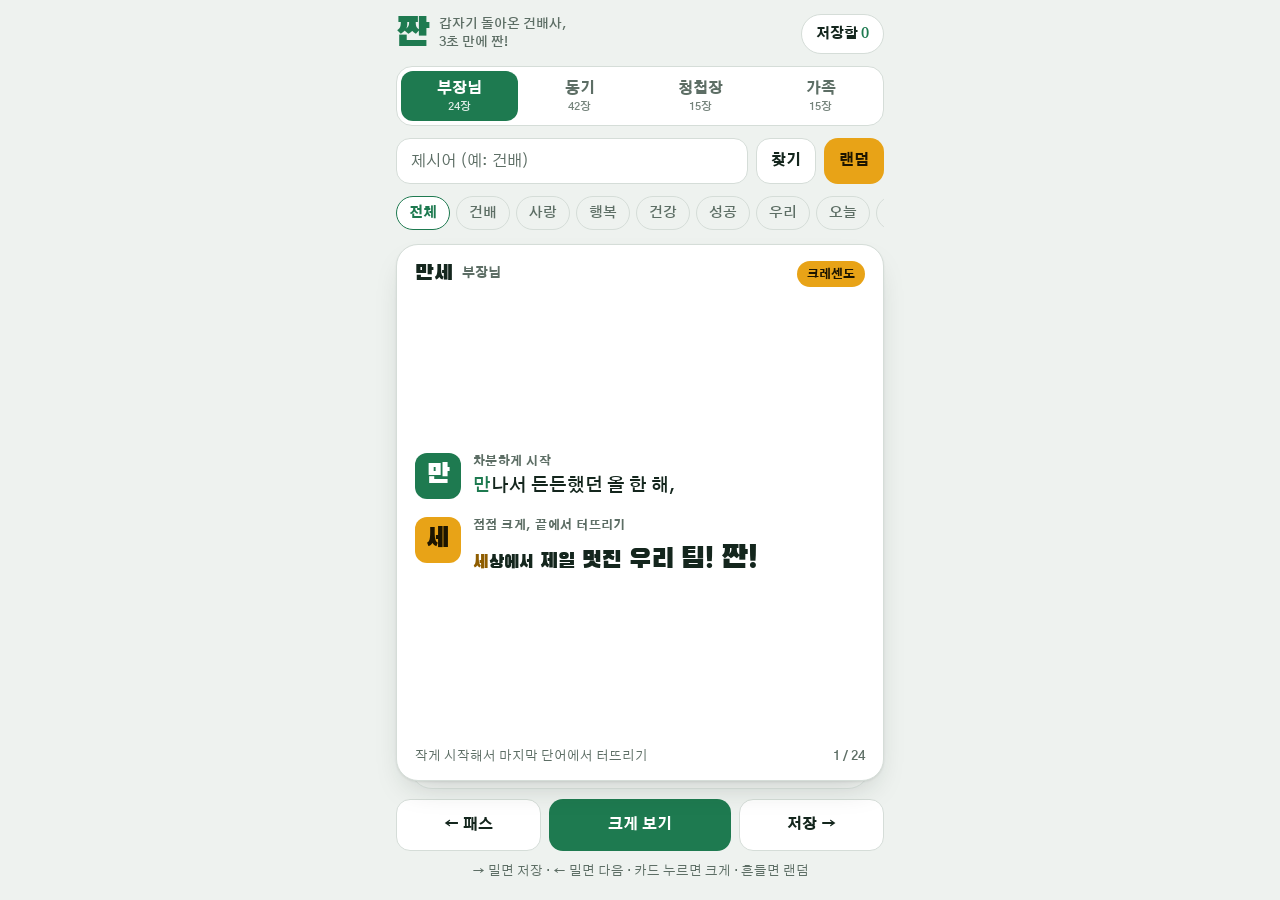
==== zzan/app/index.html @ 9c563dc1 "짠 HTML 앱 첫 버전 추가 건배사 96장을 대상별로 카드로 보여 주고, 스와이프(저장/다음), 크게 보기(화면 켜짐 5분 유지), 흔들어서 랜덤, 저장함을 지원.  Co-Aut" ====
<!doctype html>
<html lang="ko">
<head>
<meta charset="utf-8">
<meta name="viewport" content="width=device-width,initial-scale=1,viewport-fit=cover">
<title>짠 (ZZAN)</title>
<meta name="claude:viewport-fit-sides" content="cover">
<meta name="description" content="갑자기 돌아온 건배사, 3초 만에 짠!">
<link rel="preconnect" href="https://fonts.googleapis.com">
<link rel="preconnect" href="https://fonts.gstatic.com" crossorigin>
<link rel="stylesheet" href="https://fonts.googleapis.com/css2?family=Black+Han+Sans&family=Gothic+A1:wght@400;600;800&display=swap">
<style>
/* 레이아웃: 한 화면 앱. 위에서부터 대상 고르기 → 제시어 → 카드 덱(가운데, 스와이프) → 버튼. 크게 보기는 검은 무대 전체 화면. */
:root {
  --bg: #eef2ef;
  --surface: #ffffff;
  --ink: #14261d;
  --muted: #5d6e65;
  --line: #d5ddd8;
  --bottle: #1e7a50;      /* 소주병 초록 */
  --bottle-ink: #ffffff;
  --foam: #e8a317;        /* 맥주 거품 노랑 */
  --foam-ink: #1d1500;
  --foam-text: #8f5d00;
  --pass: #7f8a84;
  --scrim: rgba(10, 20, 15, .45);
  --shadow: 0 1px 2px rgba(20, 38, 29, .08), 0 14px 32px -14px rgba(20, 38, 29, .28);
  --stage-bg: #000000;    /* 크게 보기: 테마와 상관없이 고대비 */
  --stage-fg: #ffffff;
  --stage-hl: #ffd24a;
  --stage-dim: #a0a0a0;
  --f-display: "Black Han Sans", "Apple SD Gothic Neo", "Malgun Gothic", sans-serif;
  --f-body: "Gothic A1", "Apple SD Gothic Neo", "Malgun Gothic", "Noto Sans KR", sans-serif;
}
@media (prefers-color-scheme: dark) {
  :root:not([data-theme="light"]) {
    --bg: #0f1f18; --surface: #172d23; --ink: #e8f2ec; --muted: #9db3a7; --line: #2a463b;
    --bottle: #4cc28a; --bottle-ink: #08170f; --foam: #f5b83d; --foam-ink: #1d1500; --foam-text: #f5b83d;
    --pass: #8a9c93; --scrim: rgba(0, 0, 0, .6);
    --shadow: 0 1px 2px rgba(0, 0, 0, .3), 0 14px 32px -14px rgba(0, 0, 0, .7);
    color-scheme: dark;
  }
}
:root[data-theme="dark"] {
  --bg: #0f1f18; --surface: #172d23; --ink: #e8f2ec; --muted: #9db3a7; --line: #2a463b;
  --bottle: #4cc28a; --bottle-ink: #08170f; --foam: #f5b83d; --foam-ink: #1d1500; --foam-text: #f5b83d;
  --pass: #8a9c93; --scrim: rgba(0, 0, 0, .6);
  --shadow: 0 1px 2px rgba(0, 0, 0, .3), 0 14px 32px -14px rgba(0, 0, 0, .7);
  color-scheme: dark;
}

html { height: 100%; box-sizing: border-box; padding-top: env(safe-area-inset-top, 0px); padding-bottom: env(safe-area-inset-bottom, 0px); }
*, *::before, *::after { box-sizing: inherit; }
[hidden] { display: none !important; }
body {
  height: 100%; margin: 0;
  background: var(--bg); color: var(--ink);
  font-family: var(--f-body); font-size: 15px; line-height: 1.5;
  -webkit-tap-highlight-color: transparent;
}
body.noscroll { overflow: hidden; }
button { font: inherit; color: inherit; cursor: pointer; }
:focus-visible { outline: 3px solid var(--foam); outline-offset: 2px; }

.app {
  min-height: 100%; max-width: 520px; margin: 0 auto;
  display: flex; flex-direction: column; gap: 12px;
  padding-block: 14px 18px;
  padding-left: max(16px, env(safe-area-inset-left, 0px));
  padding-right: max(16px, env(safe-area-inset-right, 0px));
}

/* 머리 */
.top { display: flex; align-items: center; justify-content: space-between; gap: 12px; }
.brand { display: flex; align-items: center; gap: 10px; min-width: 0; }
.logo { font-family: var(--f-display); font-size: 40px; line-height: 1; color: var(--bottle); }
.slogan { font-size: 13px; line-height: 1.35; color: var(--muted); font-weight: 600; }
.saved-btn {
  flex: none; min-height: 40px; padding: 0 14px; border-radius: 999px;
  border: 1px solid var(--line); background: var(--surface); font-weight: 800; font-size: 14px;
}
.saved-btn b { color: var(--bottle); font-variant-numeric: tabular-nums; }

/* 대상 고르기 */
.targets {
  display: grid; grid-template-columns: repeat(4, 1fr); gap: 4px; padding: 4px;
  background: var(--surface); border: 1px solid var(--line); border-radius: 16px;
}
.targets button {
  border: 0; background: transparent; color: var(--muted); border-radius: 12px;
  padding: 9px 2px 8px; display: flex; flex-direction: column; align-items: center; gap: 2px;
  font-weight: 800; font-size: 15px; line-height: 1.2;
}
.targets button small { font-weight: 600; font-size: 11px; font-variant-numeric: tabular-nums; opacity: .85; }
.targets button[aria-checked="true"] { background: var(--bottle); color: var(--bottle-ink); }

/* 제시어 */
.find { display: flex; gap: 8px; }
.find input {
  flex: 1; min-width: 0; min-height: 46px; padding: 0 14px; border-radius: 14px;
  border: 1px solid var(--line); background: var(--surface); color: var(--ink);
  font: 600 16px var(--f-body);
}
.find input::placeholder { color: var(--muted); font-weight: 400; }
.btn {
  min-height: 46px; padding: 0 14px; border-radius: 14px; border: 1px solid var(--line);
  background: var(--surface); color: var(--ink); font-weight: 800; font-size: 15px; white-space: nowrap;
}
.btn-bottle { background: var(--bottle); color: var(--bottle-ink); border-color: transparent; }
.btn-foam { background: var(--foam); color: var(--foam-ink); border-color: transparent; }
.chips { display: flex; gap: 6px; overflow-x: auto; scrollbar-width: none; padding-bottom: 2px; }
.chips::-webkit-scrollbar { display: none; }
.chip {
  flex: none; min-height: 34px; padding: 0 12px; border-radius: 999px;
  border: 1px solid var(--line); background: transparent; color: var(--muted); font-weight: 600; font-size: 14px;
}
.chip[aria-pressed="true"] { border-color: var(--bottle); color: var(--bottle); background: var(--surface); font-weight: 800; }
.note { margin: 0; font-size: 14px; color: var(--muted); }
.link { border: 0; background: none; padding: 0; color: var(--bottle); font-weight: 800; text-decoration: underline; text-underline-offset: 3px; }

/* 카드 덱 */
.deck { position: relative; flex: 1; min-height: 340px; display: grid; }
.stack-edge {
  position: absolute; left: 14px; right: 14px; top: 16px; bottom: -8px;
  background: var(--surface); border: 1px solid var(--line); border-radius: 22px; opacity: .55;
}
.card {
  position: relative; z-index: 1; min-width: 0; overflow: hidden;
  background: var(--surface); border: 1px solid var(--line); border-radius: 22px; box-shadow: var(--shadow);
  padding: 16px 18px 14px; display: flex; flex-direction: column; gap: 14px;
  touch-action: pan-y; user-select: none; -webkit-user-select: none; cursor: grab;
}
.card.enter { animation: pop .22s ease-out; }
@keyframes pop { from { transform: translateY(10px) scale(.97); opacity: .4; } to { transform: none; opacity: 1; } }
.card-head { display: flex; align-items: center; gap: 8px; flex-wrap: wrap; }
.kw { font-family: var(--f-display); font-size: 22px; line-height: 1; letter-spacing: .04em; }
.who { font-size: 13px; font-weight: 800; color: var(--muted); }
.skill {
  margin-left: auto; padding: 4px 10px; border-radius: 999px;
  background: var(--foam); color: var(--foam-ink); font-size: 12px; font-weight: 800;
}
.lines { list-style: none; margin: 0; padding: 0; flex: 1; display: flex; flex-direction: column; justify-content: center; gap: 18px; }
.line { display: grid; grid-template-columns: 46px minmax(0, 1fr); gap: 12px; align-items: start; }
.syl {
  width: 46px; height: 46px; border-radius: 12px; background: var(--bottle); color: var(--bottle-ink);
  font-family: var(--f-display); font-size: 27px; line-height: 46px; text-align: center;
}
.line.two .syl { background: var(--foam); color: var(--foam-ink); }
.role { display: block; font-size: 11.5px; font-weight: 800; letter-spacing: .04em; color: var(--muted); }
.txt p { margin: 3px 0 0; font-size: 18px; font-weight: 600; line-height: 1.45; word-break: keep-all; overflow-wrap: anywhere; }
.line.two .txt p { font-family: var(--f-display); font-weight: 400; font-size: 23px; line-height: 1.35; }
.init { font-style: normal; color: var(--bottle); }
.line.two .init { color: var(--foam-text); }
.beats { display: inline-flex; flex-wrap: wrap; gap: 4px 6px; }
.beat { display: inline-flex; flex-direction: column; align-items: center; }
.beat::before { content: "●"; font-size: .36em; line-height: 1; margin-bottom: .3em; color: var(--foam-text); }
.cw { display: inline-block; }
.card-foot { display: flex; justify-content: space-between; align-items: flex-end; gap: 12px; font-size: 13px; color: var(--muted); }
.tip { min-width: 0; }
.count { flex: none; font-variant-numeric: tabular-nums; font-weight: 600; }
.stamp {
  position: absolute; top: 54px; padding: 2px 12px; border: 3px solid; border-radius: 10px;
  font-family: var(--f-display); font-size: 26px; opacity: 0; pointer-events: none; background: var(--surface);
}
.stamp-save { left: 16px; color: var(--bottle); transform: rotate(-12deg); }
.stamp-pass { right: 16px; color: var(--pass); transform: rotate(12deg); }
.empty { margin: auto; color: var(--muted); }

.actions { display: grid; grid-template-columns: 1fr 1.25fr 1fr; gap: 8px; padding-top: 6px; }
.actions .btn { min-height: 52px; }
.howto { margin: 0; text-align: center; font-size: 12.5px; color: var(--muted); text-wrap: balance; }

/* 크게 보기 */
.stage {
  position: fixed; inset: 0; z-index: 50; background: var(--stage-bg); color: var(--stage-fg);
  display: flex; flex-direction: column; gap: 10px;
  padding: calc(12px + env(safe-area-inset-top, 0px)) max(20px, env(safe-area-inset-right, 0px)) calc(14px + env(safe-area-inset-bottom, 0px)) max(20px, env(safe-area-inset-left, 0px));
}
.stage-top { display: flex; justify-content: space-between; align-items: center; gap: 12px; }
.stage-meta { font-size: 14px; color: var(--stage-dim); font-weight: 600; min-width: 0; }
.stage-close {
  flex: none; min-height: 44px; padding: 0 18px; border-radius: 999px;
  border: 1px solid #4a4a4a; background: #161616; color: var(--stage-fg); font-weight: 800;
}
.stage-body { flex: 1; min-height: 0; overflow: hidden; display: flex; flex-direction: column; justify-content: center; }
.stage-inner { --fs: 64px; display: flex; flex-direction: column; gap: .2em; }
.stage .s-role { font-size: 15px; font-weight: 800; letter-spacing: .06em; color: var(--stage-dim); }
.stage .s1 { margin: 0 0 .5em; font-size: calc(var(--fs) * .52); font-weight: 800; line-height: 1.3; word-break: keep-all; }
.stage .s2 { margin: 0; font-family: var(--f-display); font-size: var(--fs); line-height: 1.18; color: var(--stage-hl); word-break: keep-all; }
.stage .init { color: var(--stage-hl); }
.stage .s2 .init { color: var(--stage-fg); }
.stage .beat::before { color: var(--stage-fg); }
.stage-foot { font-size: 13px; color: var(--stage-dim); text-align: center; font-variant-numeric: tabular-nums; }

/* 저장함 */
.scrim { position: fixed; inset: 0; z-index: 40; background: var(--scrim); }
.sheet {
  position: fixed; left: 0; right: 0; bottom: 0; z-index: 41; max-width: 520px; max-height: 82%; margin: 0 auto;
  background: var(--surface); color: var(--ink); border-radius: 22px 22px 0 0; box-shadow: var(--shadow);
  display: flex; flex-direction: column; gap: 12px;
  padding: 18px max(16px, env(safe-area-inset-right, 0px)) calc(16px + env(safe-area-inset-bottom, 0px)) max(16px, env(safe-area-inset-left, 0px));
}
.sheet-head { display: flex; justify-content: space-between; align-items: center; gap: 12px; }
.sheet-head h2 { margin: 0; font-family: var(--f-display); font-weight: 400; font-size: 24px; }
.saved-list { list-style: none; margin: 0; padding: 0; overflow-y: auto; display: flex; flex-direction: column; gap: 10px; }
.saved-item { border: 1px solid var(--line); border-radius: 16px; padding: 12px 14px; display: flex; flex-direction: column; gap: 6px; }
.saved-meta { display: flex; gap: 8px; align-items: baseline; flex-wrap: wrap; }
.saved-meta b { font-family: var(--f-display); font-weight: 400; font-size: 18px; }
.saved-meta span { font-size: 13px; color: var(--muted); font-weight: 600; }
.saved-item p { margin: 0; font-size: 15px; word-break: keep-all; overflow-wrap: anywhere; }
.saved-actions { display: flex; gap: 8px; }
.saved-actions .btn { min-height: 38px; font-size: 14px; }
.saved-empty { color: var(--muted); text-align: center; padding: 24px 8px; }

.toast {
  position: fixed; left: 50%; bottom: calc(24px + env(safe-area-inset-bottom, 0px)); z-index: 60;
  transform: translate(-50%, 12px); opacity: 0; pointer-events: none; transition: opacity .2s, transform .2s;
  background: var(--ink); color: var(--bg); padding: 10px 16px; border-radius: 999px; font-weight: 800; font-size: 14px;
  max-width: calc(100% - 32px); text-align: center;
}
.toast.show { opacity: 1; transform: translate(-50%, 0); }
.stage:not([hidden]) ~ .toast { bottom: calc(56px + env(safe-area-inset-bottom, 0px)); }

@media (prefers-reduced-motion: reduce) {
  *, *::before, *::after { animation: none !important; transition: none !important; }
}
</style>
</head>
<body>
<div class="app">
  <header class="top">
    <div class="brand">
      <span class="logo">짠</span>
      <span class="slogan">갑자기 돌아온 건배사,<br>3초 만에 짠!</span>
    </div>
    <button type="button" class="saved-btn" id="openSaved">저장함 <b id="savedCount">0</b></button>
  </header>

  <div class="targets" id="targets" role="radiogroup" aria-label="누구 앞에서 하나요?"></div>

  <form class="find" id="findForm" autocomplete="off">
    <input id="kw" type="search" maxlength="6" placeholder="제시어 (예: 건배)" aria-label="제시어">
    <button type="submit" class="btn">찾기</button>
    <button type="button" class="btn btn-foam" id="randomBtn">랜덤</button>
  </form>
  <div class="chips" id="chips" aria-label="제시어 목록"></div>
  <p class="note" id="note" hidden></p>

  <section class="deck" aria-label="건배사 카드">
    <div class="stack-edge" aria-hidden="true"></div>
    <article class="card" id="card" tabindex="0"></article>
  </section>

  <div class="actions">
    <button type="button" class="btn" id="passBtn">← 패스</button>
    <button type="button" class="btn btn-bottle" id="bigBtn">크게 보기</button>
    <button type="button" class="btn" id="saveBtn">저장 →</button>
  </div>
  <p class="howto">→ 밀면 저장 · ← 밀면 다음 · 카드 누르면 크게 · 흔들면 랜덤</p>
</div>

<div class="stage" id="stage" role="dialog" aria-modal="true" aria-label="크게 보기" hidden>
  <div class="stage-top">
    <span class="stage-meta" id="stageMeta"></span>
    <button type="button" class="stage-close" id="stageClose">닫기</button>
  </div>
  <div class="stage-body" id="stageBody"><div class="stage-inner" id="stageInner"></div></div>
  <div class="stage-foot" id="stageWake"></div>
</div>

<div id="sheetWrap" hidden>
  <div class="scrim" id="scrim"></div>
  <div class="sheet" role="dialog" aria-modal="true" aria-labelledby="sheetTitle">
    <div class="sheet-head">
      <h2 id="sheetTitle">저장한 건배사</h2>
      <button type="button" class="btn" id="sheetClose">닫기</button>
    </div>
    <ul class="saved-list" id="savedList"></ul>
  </div>
</div>

<div class="toast" id="toast" role="status" aria-live="polite"></div>

<script>
// 건배사 데이터: zzan/presets-draft.csv에서 만든 것. 건배사를 고치면 이 목록도 다시 만들어야 함.
const DATA = [
{"k": "건배", "t": "부장님", "l1": "건강하신 부장님 덕분에 올 한 해 든든했습니다,", "l2": "배운 대로 내년엔 더 잘하겠습니다, 다 같이 짠!", "c": "짠!", "s": "크레센도"},
{"k": "건배", "t": "동기", "l1": "건물주는 못 돼도,", "l2": "배!·짱!·하!·나!·는!·최!·강!", "c": "최강!", "s": "스타카토"},
{"k": "건배", "t": "청첩장", "l1": "건강하게, 행복하게 오래오래 살아라!", "l2": "배 아플 만큼 부럽게 잘 살아라, 짠!", "c": "잘 살아라!", "s": "콜&리스폰스"},
{"k": "건배", "t": "가족", "l1": "건강하게 모인 우리 가족,", "l2": "배부르게 웃으며 오래오래 함께, 짠!", "c": "짠!", "s": "콜&리스폰스"},
{"k": "사랑", "t": "부장님", "l1": "사랑받는 팀에는 늘 좋은 리더가 있습니다,", "l2": "랑데부 약속! 내년 이 자리, 더 큰 성과로 짠!", "c": "짠!", "s": "크레센도"},
{"k": "사랑", "t": "동기", "l1": "사는 게 힘들어도 우리 우정은 영원하다…", "l2": "랑께! 그러니까 오늘은 니가 쏘랑께, 짠!", "c": "쏘랑께!", "s": "훅&드롭"},
{"k": "사랑", "t": "청첩장", "l1": "사랑으로 만난 두 사람!", "l2": "랑데부 평생 계약 체결! 짠!", "c": "평생 계약!", "s": "콜&리스폰스"},
{"k": "사랑", "t": "가족", "l1": "사랑하는 우리 가족, 오늘처럼 웃는 날만!", "l2": "랑께~ 오래오래 건강하랑께, 짠!", "c": "짠!", "s": "콜&리스폰스"},
{"k": "행복", "t": "부장님", "l1": "행복한 일터, 우리가 만듭니다!", "l2": "복 받은 우리 팀, 다 같이 짠!", "c": "짠!", "s": "콜&리스폰스"},
{"k": "행복", "t": "동기", "l1": "행운까진 안 바란다,", "l2": "복!·권!·당!·첨!·딱!·한!·번!", "c": "딱 한 번!", "s": "스타카토"},
{"k": "행복", "t": "청첩장", "l1": "행복하게 잘 살아라, 우리 신랑 신부!", "l2": "복은 두 배로, 다툼은 반으로, 짠!", "c": "짠!", "s": "콜&리스폰스"},
{"k": "행복", "t": "가족", "l1": "행복이 별건가요, 이렇게 모이면 행복이지!", "l2": "복 많이 받으시고 늘 건강하세요, 짠!", "c": "짠!", "s": "콜&리스폰스"},
{"k": "건강", "t": "부장님", "l1": "건배 잔 높이 들고, 올 한 해 고생 많으셨습니다!", "l2": "강철 체력 우리 팀, 다 같이 짠!", "c": "짠!", "s": "크레센도"},
{"k": "건강", "t": "동기", "l1": "건강 생각해서 오늘은 딱 한 잔만…", "l2": "강제는 아닌데, 원샷!", "c": "원샷!", "s": "훅&드롭"},
{"k": "건강", "t": "청첩장", "l1": "건강하게 오래오래 서로 아껴 주길!", "l2": "강물처럼 잔잔하게, 평생 짠!", "c": "평생 짠!", "s": "콜&리스폰스"},
{"k": "건강", "t": "가족", "l1": "건강이 최고! 우리 어머니 아버지!", "l2": "강건하게 백 세까지, 다 같이 짠!", "c": "짠!", "s": "콜&리스폰스"},
{"k": "성공", "t": "부장님", "l1": "성과는 부장님 리더십으로,", "l2": "공은 우리 모두에게, 다 같이 짠!", "c": "짠!", "s": "콜&리스폰스"},
{"k": "성공", "t": "동기", "l1": "성과급 들어오면 내가 쏜다!", "l2": "공약은 공약일 뿐, 짠!", "c": "짠!", "s": "훅&드롭"},
{"k": "성공", "t": "청첩장", "l1": "성혼을 진심으로 축하합니다!", "l2": "공식 품절 인증, 이제 반품 불가! 짠!", "c": "반품 불가!", "s": "훅&드롭"},
{"k": "성공", "t": "가족", "l1": "성실하게 살아온 우리 가족,", "l2": "공든 탑은 안 무너진다, 다 같이 짠!", "c": "짠!", "s": "크레센도"},
{"k": "우리", "t": "부장님", "l1": "우리는 하나다!", "l2": "리더와 함께 끝까지 간다, 짠!", "c": "끝까지 간다!", "s": "콜&리스폰스"},
{"k": "우리", "t": "동기", "l1": "우리 우정 영원하자, 진심으로…", "l2": "리필은 니가 해, 짠!", "c": "짠!", "s": "훅&드롭"},
{"k": "우리", "t": "청첩장", "l1": "우리 친구 결혼한다!", "l2": "리액션은 크게, 축하는 진하게, 짠!", "c": "축하해!", "s": "콜&리스폰스"},
{"k": "우리", "t": "가족", "l1": "우리 가족 다 모였네!", "l2": "리모컨은 아버지께, 행복은 모두에게, 짠!", "c": "짠!", "s": "콜&리스폰스"},
{"k": "오늘", "t": "부장님", "l1": "오늘 이 자리 만들어 주셔서 감사합니다,", "l2": "늘 지금처럼 함께 갑시다, 짠!", "c": "짠!", "s": "크레센도"},
{"k": "오늘", "t": "동기", "l1": "오늘 야근 없이 퇴근한 우리,", "l2": "늘!·이!·렇!·게!·칼!·퇴!·짠!", "c": "칼퇴 짠!", "s": "스타카토"},
{"k": "오늘", "t": "청첩장", "l1": "오늘의 주인공, 예비 신랑 신부!", "l2": "늘 행복해라, 오늘 밥값도 부탁해! 짠!", "c": "짠!", "s": "훅&드롭"},
{"k": "오늘", "t": "가족", "l1": "오늘처럼만 웃으며 살아요!", "l2": "늘 건강하고 늘 화목하게, 짠!", "c": "짠!", "s": "콜&리스폰스"},
{"k": "최고", "t": "부장님", "l1": "최고의 팀은?", "l2": "고민할 것 없이 우리 팀! 짠!", "c": "우리 팀!", "s": "콜&리스폰스"},
{"k": "최고", "t": "동기", "l1": "최대한 즐기자, 오늘만큼은,", "l2": "고!·민!·은!·내!·일!·로!·짠!", "c": "짠!", "s": "스타카토"},
{"k": "최고", "t": "청첩장", "l1": "최고의 짝을 만난 걸 축하해!", "l2": "고생 끝, 행복 시작! 짠!", "c": "행복 시작!", "s": "콜&리스폰스"},
{"k": "최고", "t": "가족", "l1": "최고의 보물은 우리 가족,", "l2": "고맙고 사랑합니다, 다 같이 짠!", "c": "짠!", "s": "크레센도"},
{"k": "감사", "t": "부장님", "l1": "감사한 마음을 이 잔에 가득 담아,", "l2": "사기 충천! 내년에도 함께 갑시다, 짠!", "c": "짠!", "s": "크레센도"},
{"k": "감사", "t": "동기", "l1": "감사합니다, 오늘 술값 내 주실 분…", "l2": "사다리 타기로 정하자! 짠!", "c": "짠!", "s": "훅&드롭"},
{"k": "감사", "t": "청첩장", "l1": "감동적인 두 사람의 만남에,", "l2": "사랑 가득, 축복 가득! 짠!", "c": "짠!", "s": "콜&리스폰스"},
{"k": "감사", "t": "가족", "l1": "감사합니다, 낳아 주시고 길러 주셔서,", "l2": "사랑합니다, 오래오래 건강하세요! 짠!", "c": "짠!", "s": "콜&리스폰스"},
{"k": "행운", "t": "부장님", "l1": "행운은 준비된 팀에게 온다!", "l2": "운도 실력, 우리 팀 짠!", "c": "운도 실력!", "s": "콜&리스폰스"},
{"k": "행운", "t": "동기", "l1": "행운의 여신님, 이번엔 제발,", "l2": "운!·빨!·로!·연!·봉!·대!·박!", "c": "대박!", "s": "스타카토"},
{"k": "행운", "t": "청첩장", "l1": "행운아는 바로 너, 이런 짝을 만났으니!", "l2": "운은 다 썼으니 이제부턴 노력이다! 짠!", "c": "짠!", "s": "훅&드롭"},
{"k": "행운", "t": "가족", "l1": "행운이 가득한 우리 집,", "l2": "운수대통, 만사형통! 짠!", "c": "만사형통!", "s": "크레센도"},
{"k": "희망", "t": "부장님", "l1": "희망찬 내년을 위하여!", "l2": "망설임 없이 함께 갑시다, 짠!", "c": "짠!", "s": "크레센도"},
{"k": "희망", "t": "동기", "l1": "희한하게 너희랑 마시면 술이 달다,", "l2": "망가져도 괜찮아, 짠!", "c": "짠!", "s": "훅&드롭"},
{"k": "희망", "t": "청첩장", "l1": "희로애락 함께할 두 사람!", "l2": "망원경으로 봐도 둘만 보인다, 짠!", "c": "짠!", "s": "콜&리스폰스"},
{"k": "희망", "t": "가족", "l1": "희망은 우리 아이들,", "l2": "망아지처럼 튼튼하게 자라라, 짠!", "c": "짠!", "s": "콜&리스폰스"},
{"k": "대박", "t": "부장님", "l1": "대한민국 최고의 팀!", "l2": "박수 한 번 크게, 짠!", "c": "짠!", "s": "콜&리스폰스"},
{"k": "대박", "t": "동기", "l1": "대충 살아도 우정만큼은 진심,", "l2": "박!·자!·맞!·춰!·원!·샷!", "c": "원샷!", "s": "스타카토"},
{"k": "대박", "t": "청첩장", "l1": "대박! 진짜 결혼하는구나!", "l2": "박수는 크게, 축의금은 조금만! 짠!", "c": "짠!", "s": "훅&드롭"},
{"k": "대박", "t": "가족", "l1": "대대손손 건강하고 화목하게,", "l2": "박장대소 웃음꽃 피는 우리 가족, 짠!", "c": "짠!", "s": "크레센도"},
{"k": "만세", "t": "부장님", "l1": "만나서 든든했던 올 한 해,", "l2": "세상에서 제일 멋진 우리 팀! 짠!", "c": "우리 팀!", "s": "크레센도"},
{"k": "만세", "t": "동기", "l1": "만약에 로또 되면…", "l2": "세 명까지는 쏜다! 짠!", "c": "짠!", "s": "훅&드롭"},
{"k": "만세", "t": "청첩장", "l1": "만만세! 우리 신랑 신부!", "l2": "세상 모든 축복이 너희에게! 짠!", "c": "짠!", "s": "콜&리스폰스"},
{"k": "만세", "t": "가족", "l1": "만수무강하세요, 우리 어머니 아버지!", "l2": "세월은 거꾸로, 백 세까지 짠!", "c": "짠!", "s": "콜&리스폰스"},
{"k": "승리", "t": "부장님", "l1": "승리를 향해 달려온 올 한 해,", "l2": "리그 1위는 우리 팀! 짠!", "c": "1위!", "s": "크레센도"},
{"k": "승리", "t": "동기", "l1": "승질 나는 한 주였지만,", "l2": "리!·셋!·하!·고!·다!·시!·짠!", "c": "리셋!", "s": "스타카토"},
{"k": "발전", "t": "부장님", "l1": "발로 뛴 만큼 성과가 났습니다,", "l2": "전진 또 전진, 우리 팀 짠!", "c": "전진!", "s": "크레센도"},
{"k": "발전", "t": "동기", "l1": "발전하는 회사, 성장하는 나…", "l2": "전부 다 거짓말, 짠!", "c": "짠!", "s": "훅&드롭"},
{"k": "성장", "t": "부장님", "l1": "성장하는 우리 회사!", "l2": "장밋빛 내일을 위하여, 짠!", "c": "짠!", "s": "콜&리스폰스"},
{"k": "성장", "t": "동기", "l1": "성장통이 심했던 올 한 해,", "l2": "장!·하!·다!·우!·리!·짠!", "c": "장하다!", "s": "스타카토"},
{"k": "성장", "t": "가족", "l1": "성큼성큼 자라는 우리 아이들,", "l2": "장하다 우리 강아지들, 다 같이 짠!", "c": "짠!", "s": "크레센도"},
{"k": "도전", "t": "부장님", "l1": "도전하는 팀에게 한계는 없습니다,", "l2": "전성기는 지금부터, 짠!", "c": "짠!", "s": "크레센도"},
{"k": "도전", "t": "동기", "l1": "도전! 올해는 꼭 다이어트 성공한다…", "l2": "전부 내일부터, 짠!", "c": "짠!", "s": "훅&드롭"},
{"k": "도전", "t": "청첩장", "l1": "도전! 평생 한 사람만 사랑하기!", "l2": "전설이 되어라, 짠!", "c": "짠!", "s": "콜&리스폰스"},
{"k": "열정", "t": "부장님", "l1": "열정 하면?", "l2": "정답은 우리 팀! 짠!", "c": "우리 팀!", "s": "콜&리스폰스"},
{"k": "열정", "t": "동기", "l1": "열 받는 일 많았지만,", "l2": "정!·으!·로!·버!·틴!·다!·짠!", "c": "짠!", "s": "스타카토"},
{"k": "목표", "t": "부장님", "l1": "목표를 향해 달려온 우리,", "l2": "표창장은 우리 팀 차지! 짠!", "c": "짠!", "s": "크레센도"},
{"k": "목표", "t": "동기", "l1": "목표는 이번 달 저축 100만 원…", "l2": "표류 중인 통장, 일단 짠!", "c": "짠!", "s": "훅&드롭"},
{"k": "화합", "t": "부장님", "l1": "화합하면?", "l2": "합심! 우리는 한 팀! 짠!", "c": "한 팀!", "s": "콜&리스폰스"},
{"k": "화합", "t": "동기", "l1": "화나는 일은 오늘 다 털고,", "l2": "합!·체!·해!·서!·원!·샷!", "c": "원샷!", "s": "스타카토"},
{"k": "화합", "t": "가족", "l1": "화목한 우리 집, 웃음이 넘치네!", "l2": "합심해서 오래오래 행복하자, 짠!", "c": "짠!", "s": "콜&리스폰스"},
{"k": "소통", "t": "부장님", "l1": "소통이 잘 되는 우리 팀, 올해 정말 즐거웠습니다,", "l2": "통 크게 내년도 대박 납시다, 짠!", "c": "짠!", "s": "크레센도"},
{"k": "소통", "t": "동기", "l1": "소통 잘하는 동기들아, 하나만 묻자…", "l2": "통장 잔고 괜찮냐? 짠!", "c": "짠!", "s": "훅&드롭"},
{"k": "소통", "t": "청첩장", "l1": "소중한 두 사람의 새 출발!", "l2": "통하는 마음으로 평생 함께! 짠!", "c": "짠!", "s": "콜&리스폰스"},
{"k": "승진", "t": "부장님", "l1": "승진 축하드립니다! 앞으로도 잘 부탁드립니다,", "l2": "진심을 담아, 다 같이 짠!", "c": "짠!", "s": "콜&리스폰스"},
{"k": "승진", "t": "동기", "l1": "승진한 내 동기, 진심으로 축하한다…", "l2": "진짜 축하는 오늘 니 카드로! 짠!", "c": "짠!", "s": "훅&드롭"},
{"k": "연봉", "t": "동기", "l1": "연차 쓰고 놀러 갈 생각만 하지 말고,", "l2": "봉!·인!·해!·제!·원!·샷!", "c": "봉인해제!", "s": "스타카토"},
{"k": "연봉", "t": "동기", "l1": "연봉 협상 결과 발표하겠습니다…", "l2": "봉투는 얇아도 술잔은 두껍게! 짠!", "c": "짠!", "s": "훅&드롭"},
{"k": "월급", "t": "동기", "l1": "월급날이 왔다! 통장에 들어오자마자…", "l2": "급속 탈출, 카드값으로! 짠!", "c": "짠!", "s": "훅&드롭"},
{"k": "월급", "t": "동기", "l1": "월요일도 버텼다,", "l2": "급!·여!·날!·까!·지!·짠!", "c": "짠!", "s": "스타카토"},
{"k": "퇴근", "t": "동기", "l1": "퇴근 시간 6시 정각,", "l2": "근!·무!·끝!·자!·유!·짠!", "c": "자유!", "s": "스타카토"},
{"k": "퇴근", "t": "동기", "l1": "퇴근길에 집에 가려고 했는데…", "l2": "근데 왜 또 여기냐? 짠!", "c": "짠!", "s": "훅&드롭"},
{"k": "불금", "t": "동기", "l1": "불태우자 오늘 밤,", "l2": "금!·요!·일!·은!·직!·진!", "c": "직진!", "s": "스타카토"},
{"k": "불금", "t": "동기", "l1": "불금이라 신나게 놀려고 했는데…", "l2": "금방 졸리니까 딱 한 잔만, 짠!", "c": "짠!", "s": "훅&드롭"},
{"k": "주말", "t": "동기", "l1": "주말엔 꼭 운동하고 자기계발 하자…", "l2": "말은 그렇게 하지, 짠!", "c": "짠!", "s": "훅&드롭"},
{"k": "주말", "t": "동기", "l1": "주 5일 버틴 우리,", "l2": "말!·없!·이!·원!·샷!", "c": "원샷!", "s": "스타카토"},
{"k": "휴가", "t": "동기", "l1": "휴가 계획 다 세웠다, 비행기표도 끊었다…", "l2": "가는 날까지 버티자, 짠!", "c": "짠!", "s": "훅&드롭"},
{"k": "휴가", "t": "동기", "l1": "휴가 승인 떨어진 날,", "l2": "가!·방!·싸!·고!·출!·발!", "c": "출발!", "s": "스타카토"},
{"k": "로또", "t": "동기", "l1": "로또 1등 되면 회사 그만둔다고?", "l2": "또 다음 주에 보자, 짠!", "c": "짠!", "s": "훅&드롭"},
{"k": "로또", "t": "동기", "l1": "로또는 꽝이어도,", "l2": "또!·만!·나!·자!·짠!", "c": "또 만나자!", "s": "스타카토"},
{"k": "한잔", "t": "동기", "l1": "한 주 동안 고생했다,", "l2": "잔!·을!·들!·어!·짠!", "c": "짠!", "s": "스타카토"},
{"k": "한잔", "t": "동기", "l1": "한 잔만 하자고 했지…", "l2": "잔 수는 세지 말자, 짠!", "c": "짠!", "s": "훅&드롭"},
{"k": "한잔", "t": "부장님", "l1": "한 해 동안 이끌어 주셔서 감사합니다,", "l2": "잔을 높이 들고, 다 같이 짠!", "c": "짠!", "s": "크레센도"},
{"k": "동기", "t": "동기", "l1": "동기들아, 우리가 버티는 이유,", "l2": "기!·대!·고!·버!·틴!·다!·짠!", "c": "짠!", "s": "스타카토"},
{"k": "동기", "t": "동기", "l1": "동기 중에 제일 먼저 승진하는 사람이…", "l2": "기념으로 오늘 쏜다! 짠!", "c": "짠!", "s": "훅&드롭"},
{"k": "회식", "t": "동기", "l1": "회식은 업무의 연장이라던데…", "l2": "식사만 하고 빠지자, 짠!", "c": "짠!", "s": "훅&드롭"},
{"k": "회식", "t": "동기", "l1": "회사는 힘들어도,", "l2": "식!·구!·같!·은!·우!·리!·짠!", "c": "짠!", "s": "스타카토"},
{"k": "회식", "t": "부장님", "l1": "회사의 미래는!", "l2": "식지 않는 열정으로! 짠!", "c": "열정으로!", "s": "콜&리스폰스"}
];

const TARGETS = ['부장님', '동기', '청첩장', '가족'];
const SKILL = {
  '스타카토':   { r1: '나',            r2: '●마다 끊어서 다 같이',     tip: '●마다 딱! 딱! 끊어서 외치기' },
  '크레센도':   { r1: '차분하게 시작',  r2: '점점 크게, 끝에서 터뜨리기', tip: '작게 시작해서 마지막 단어에서 터뜨리기' },
  '콜&리스폰스': { r1: '선창 · 나',      r2: '후창 · 다 같이',           tip: '내가 1행을 외치면 다 같이 2행으로 받기' },
  '훅&드롭':    { r1: '훅 · 진지하게',  r2: '드롭 · 한 박자 쉬고 반전',  tip: '1행은 진지하게, 한 박자 쉬고 2행에서 반전' },
};

const $ = (s) => document.querySelector(s);
const esc = (s) => String(s).replace(/[&<>"']/g, (c) => ({ '&': '&amp;', '<': '&lt;', '>': '&gt;', '"': '&quot;', "'": '&#39;' }[c]));
const store = {
  get(k, d) { try { const v = localStorage.getItem(k); return v == null ? d : JSON.parse(v); } catch (e) { return d; } },
  set(k, v) { try { localStorage.setItem(k, JSON.stringify(v)); } catch (e) { /* 저장 못 해도 앱은 동작 */ } },
};
const idOf = (d) => d.k + '|' + d.t + '|' + d.l1;
const reduceMotion = window.matchMedia && matchMedia('(prefers-reduced-motion: reduce)').matches;

let target = TARGETS.includes(store.get('zzan.target')) ? store.get('zzan.target') : '부장님';
let keyword = '';
let order = [];
let pos = 0;
let busy = false;
let saved = store.get('zzan.saved', []);
if (!Array.isArray(saved)) saved = [];

const card = $('#card');

function shuffle(a) {
  a = a.slice();
  for (let i = a.length - 1; i > 0; i--) { const j = Math.floor(Math.random() * (i + 1)); [a[i], a[j]] = [a[j], a[i]]; }
  return a;
}
const current = () => order[pos];

/* ---------- 그리기 ---------- */
function renderTargets() {
  $('#targets').innerHTML = TARGETS.map((t) => {
    const n = DATA.filter((d) => d.t === t).length;
    return `<button type="button" role="radio" aria-checked="${t === target}" data-t="${esc(t)}">${esc(t)}<small>${n}장</small></button>`;
  }).join('');
}

function renderChips() {
  const kws = [...new Set(DATA.filter((d) => d.t === target).map((d) => d.k))];
  $('#chips').innerHTML = ['', ...kws].map((k) =>
    `<button type="button" class="chip" aria-pressed="${k === keyword}" data-k="${esc(k)}">${k ? esc(k) : '전체'}</button>`
  ).join('');
}

const initWrap = (text) => `<em class="init">${esc(text.charAt(0))}</em>${esc(text.slice(1))}`;

function line2HTML(d) {
  if (d.s === '스타카토' && d.l2.includes('·')) {
    return `<span class="beats">${d.l2.split('·').map((b, i) =>
      `<span class="beat"><span>${i === 0 ? initWrap(b) : esc(b)}</span></span>`).join('')}</span>`;
  }
  if (d.s === '크레센도') {
    const w = d.l2.split(' ');
    return w.map((x, i) => {
      const size = (0.8 + 0.6 * i / Math.max(1, w.length - 1)).toFixed(2);
      return `<span class="cw" style="font-size:${size}em">${i === 0 ? initWrap(x) : esc(x)}</span>`;
    }).join(' ');
  }
  return initWrap(d.l2);
}

function cardHTML(d) {
  const sk = SKILL[d.s] || { r1: '', r2: '', tip: '' };
  return `
    <div class="card-head">
      <span class="kw">${esc(d.k)}</span>
      <span class="who">${esc(d.t)}</span>
      <span class="skill">${esc(d.s)}</span>
    </div>
    <ol class="lines">
      <li class="line"><span class="syl" aria-hidden="true">${esc(d.k.charAt(0))}</span>
        <div class="txt"><span class="role">${esc(sk.r1)}</span><p>${initWrap(d.l1)}</p></div></li>
      <li class="line two"><span class="syl" aria-hidden="true">${esc(d.k.charAt(1))}</span>
        <div class="txt"><span class="role">${esc(sk.r2)}</span><p>${line2HTML(d)}</p></div></li>
    </ol>
    <div class="card-foot"><span class="tip">${esc(sk.tip)}</span><span class="count">${pos + 1} / ${order.length}</span></div>
    <span class="stamp stamp-save" aria-hidden="true">저장</span>
    <span class="stamp stamp-pass" aria-hidden="true">패스</span>`;
}

function renderCard(enter) {
  const d = current();
  card.style.transition = 'none';
  card.style.transform = '';
  if (!d) { card.innerHTML = '<p class="empty">건배사가 없어요.</p>'; return; }
  card.innerHTML = cardHTML(d);
  card.setAttribute('aria-label', `${d.k}, ${d.t}, ${d.s}. ${d.l1} ${d.l2.split('·').join(' ')}`);
  if (enter && !reduceMotion) { card.classList.remove('enter'); void card.offsetWidth; card.classList.add('enter'); }
}

function rebuild() {
  let pool = DATA.filter((d) => d.t === target && (!keyword || d.k === keyword));
  const note = $('#note');
  note.hidden = true;
  if (keyword && !pool.length) {
    const others = TARGETS.filter((t) => DATA.some((d) => d.t === t && d.k === keyword));
    note.innerHTML = others.length
      ? `‘${esc(keyword)}’ 건배사는 ${others.map((t) => `<button type="button" class="link" data-switch="${esc(t)}" data-k="${esc(keyword)}">${esc(t)}</button>`).join(', ')} 쪽에 있어요.`
      : `‘${esc(keyword)}’ 건배사는 아직 없어요. 아래 제시어 중에서 골라 보세요.`;
    note.hidden = false;
    keyword = '';
    pool = DATA.filter((d) => d.t === target);
  }
  order = shuffle(pool);
  pos = 0;
  renderChips();
  renderCard(true);
}

/* ---------- 넘기기·저장 ---------- */
function next() {
  pos++;
  if (pos >= order.length) { order = shuffle(order); pos = 0; toast('다 봤어요. 다시 섞었어요'); }
  renderCard(true);
}

function save(d) {
  const id = idOf(d);
  if (!saved.includes(id)) { saved.unshift(id); store.set('zzan.saved', saved); }
  $('#savedCount').textContent = saved.length;
}

function fly(dir) {
  const d = current();
  if (busy || !d) return;
  busy = true;
  const dur = reduceMotion ? 0 : 220;
  const stamp = card.querySelector(dir > 0 ? '.stamp-save' : '.stamp-pass');
  if (stamp) stamp.style.opacity = 1;
  card.style.transition = `transform ${dur}ms ease-in`;
  card.style.transform = `translateX(${dir * 130}%) rotate(${dir * 16}deg)`;
  setTimeout(() => {
    if (dir > 0) { save(d); openBig(d); toast('저장했어요'); }
    next();
    busy = false;
  }, dur);
}

/* 손가락으로 밀기 */
let drag = null;
function setDrag(dx) {
  card.style.transform = `translateX(${dx}px) rotate(${dx / 20}deg)`;
  const s = card.querySelector('.stamp-save');
  const p = card.querySelector('.stamp-pass');
  if (s) s.style.opacity = Math.max(0, Math.min(1, dx / 90));
  if (p) p.style.opacity = Math.max(0, Math.min(1, -dx / 90));
}
function snap() {
  card.style.transition = reduceMotion ? 'none' : 'transform .18s ease-out';
  card.style.transform = '';
  card.querySelectorAll('.stamp').forEach((s) => { s.style.opacity = 0; });
}
card.addEventListener('pointerdown', (e) => {
  if (busy || (e.pointerType === 'mouse' && e.button !== 0)) return;
  drag = { x: e.clientX, y: e.clientY, id: e.pointerId, dx: 0, moved: false };
  card.style.transition = 'none';
});
card.addEventListener('pointermove', (e) => {
  if (!drag || e.pointerId !== drag.id) return;
  const dx = e.clientX - drag.x;
  const dy = e.clientY - drag.y;
  if (!drag.moved) {
    if (Math.abs(dx) < 8 && Math.abs(dy) < 8) return;
    if (Math.abs(dy) > Math.abs(dx)) { drag = null; return; }
    drag.moved = true;
    try { card.setPointerCapture(e.pointerId); } catch (err) { /* 무시 */ }
  }
  drag.dx = dx;
  setDrag(dx);
});
function endDrag(e, cancelled) {
  if (!drag || e.pointerId !== drag.id) return;
  const { dx, moved } = drag;
  drag = null;
  if (cancelled) { snap(); return; }
  if (!moved) { openBig(current()); return; }
  if (dx > 90) fly(1);
  else if (dx < -90) fly(-1);
  else snap();
}
card.addEventListener('pointerup', (e) => endDrag(e, false));
card.addEventListener('pointercancel', (e) => endDrag(e, true));

/* ---------- 크게 보기 + 화면 켜짐 유지 5분 ---------- */
const WAKE_MS = 5 * 60 * 1000;
let wakeLock = null;
let wakeSupported = 'wakeLock' in navigator;
let wakeUntil = 0;
let wakeTimer = null;

async function requestWake() {
  if (!wakeSupported) return;
  try {
    wakeLock = await navigator.wakeLock.request('screen');
    wakeLock.addEventListener('release', () => { wakeLock = null; });
  } catch (e) { wakeLock = null; }
}
function showWake() {
  const left = wakeUntil - Date.now();
  const el = $('#stageWake');
  if (left <= 0) { stopWake(); el.textContent = '5분이 지나 화면 켜짐 유지를 껐어요'; return; }
  if (!wakeSupported) { el.textContent = '이 브라우저에서는 화면 켜짐 유지가 안 돼요'; return; }
  const m = Math.floor(left / 60000);
  const s = Math.floor((left % 60000) / 1000);
  el.textContent = wakeLock ? `화면 켜짐 유지 중 ${m}:${String(s).padStart(2, '0')}` : '화면 켜짐 유지를 켜지 못했어요';
}
async function keepAwake() {
  wakeUntil = Date.now() + WAKE_MS;
  await requestWake();
  showWake();
  clearInterval(wakeTimer);
  wakeTimer = setInterval(showWake, 1000);
}
function stopWake() {
  clearInterval(wakeTimer);
  wakeUntil = 0;
  if (wakeLock) { wakeLock.release().catch(() => {}); wakeLock = null; }
}
document.addEventListener('visibilitychange', () => {
  if (document.visibilityState === 'visible' && !$('#stage').hidden && Date.now() < wakeUntil && !wakeLock) requestWake();
});

function fitStage() {
  const body = $('#stageBody');
  const inner = $('#stageInner');
  let fs = Math.min(150, Math.max(40, body.clientWidth * 0.17));
  for (let i = 0; i < 80; i++) {
    inner.style.setProperty('--fs', fs + 'px');
    if (inner.offsetHeight <= body.clientHeight && inner.scrollWidth <= inner.clientWidth) break;
    if (fs <= 24) break;
    fs -= 3;
  }
}
function openBig(d) {
  if (!d) return;
  const sk = SKILL[d.s] || { r1: '', r2: '' };
  $('#stageMeta').textContent = `${d.k} · ${d.t} · ${d.s}`;
  $('#stageInner').innerHTML = `
    <span class="s-role">${esc(sk.r1)}</span><p class="s1">${initWrap(d.l1)}</p>
    <span class="s-role">${esc(sk.r2)}</span><p class="s2">${line2HTML(d)}</p>`;
  $('#stage').hidden = false;
  document.body.classList.add('noscroll');
  fitStage();
  if (document.fonts && document.fonts.ready) document.fonts.ready.then(() => { if (!$('#stage').hidden) fitStage(); });
  keepAwake();
  $('#stageClose').focus();
}
function closeBig() {
  $('#stage').hidden = true;
  document.body.classList.remove('noscroll');
  stopWake();
  card.focus({ preventScroll: true });
}
window.addEventListener('resize', () => { if (!$('#stage').hidden) fitStage(); });

/* ---------- 랜덤 + 흔들기 ---------- */
function randomPick(fromShake) {
  keyword = '';
  $('#kw').value = '';
  $('#note').hidden = true;
  order = shuffle(DATA.filter((d) => d.t === target));
  pos = 0;
  renderChips();
  renderCard(true);
  toast(fromShake ? '흔들어서 뽑았어요' : '랜덤으로 뽑았어요');
  if (fromShake && navigator.vibrate) navigator.vibrate(40);
}
let motionOn = false;
let lastAcc = null;
let lastShake = 0;
function onMotion(e) {
  const a = e.accelerationIncludingGravity;
  if (!a || a.x == null) return;
  if (lastAcc) {
    const delta = Math.abs(a.x - lastAcc.x) + Math.abs(a.y - lastAcc.y) + Math.abs(a.z - lastAcc.z);
    const now = Date.now();
    if (delta > 30 && now - lastShake > 1500 && $('#stage').hidden) { lastShake = now; randomPick(true); }
  }
  lastAcc = { x: a.x, y: a.y, z: a.z };
}
function enableMotion() {
  if (motionOn || typeof DeviceMotionEvent === 'undefined') return;
  if (typeof DeviceMotionEvent.requestPermission === 'function') {
    // 아이폰: 버튼을 누를 때만 권한을 물어볼 수 있음
    DeviceMotionEvent.requestPermission().then((s) => {
      if (s === 'granted') { window.addEventListener('devicemotion', onMotion); motionOn = true; }
    }).catch(() => {});
  } else {
    window.addEventListener('devicemotion', onMotion);
    motionOn = true;
  }
}

/* ---------- 저장함 ---------- */
function renderSaved() {
  const list = saved.map((id) => DATA.find((d) => idOf(d) === id)).filter(Boolean);
  $('#savedList').innerHTML = list.length
    ? list.map((d) => `
      <li class="saved-item">
        <div class="saved-meta"><b>${esc(d.k)}</b><span>${esc(d.t)} · ${esc(d.s)}</span></div>
        <p>${esc(d.l1)}<br>${esc(d.l2)}</p>
        <div class="saved-actions">
          <button type="button" class="btn btn-bottle" data-big="${esc(idOf(d))}">크게 보기</button>
          <button type="button" class="btn" data-del="${esc(idOf(d))}">삭제</button>
        </div>
      </li>`).join('')
    : '<li class="saved-empty">아직 저장한 건배사가 없어요.<br>카드를 오른쪽으로 밀면 여기에 모여요.</li>';
}
function openSaved() { renderSaved(); $('#sheetWrap').hidden = false; document.body.classList.add('noscroll'); $('#sheetClose').focus(); }
function closeSaved() { $('#sheetWrap').hidden = true; document.body.classList.remove('noscroll'); $('#openSaved').focus(); }

/* ---------- 알림 ---------- */
let toastTimer;
function toast(msg) {
  const el = $('#toast');
  el.textContent = msg;
  el.classList.add('show');
  clearTimeout(toastTimer);
  toastTimer = setTimeout(() => el.classList.remove('show'), 1600);
}

/* ---------- 연결 ---------- */
$('#targets').addEventListener('click', (e) => {
  const b = e.target.closest('[data-t]');
  if (!b) return;
  target = b.dataset.t;
  store.set('zzan.target', target);
  keyword = '';
  $('#kw').value = '';
  renderTargets();
  rebuild();
});
$('#chips').addEventListener('click', (e) => {
  const b = e.target.closest('[data-k]');
  if (!b) return;
  keyword = b.dataset.k;
  $('#kw').value = keyword;
  rebuild();
});
$('#note').addEventListener('click', (e) => {
  const b = e.target.closest('[data-switch]');
  if (!b) return;
  target = b.dataset.switch;
  keyword = b.dataset.k;
  store.set('zzan.target', target);
  renderTargets();
  rebuild();
});
$('#findForm').addEventListener('submit', (e) => {
  e.preventDefault();
  keyword = $('#kw').value.replace(/\s/g, '');
  $('#kw').blur();
  rebuild();
});
$('#kw').addEventListener('input', () => { if (!$('#kw').value && keyword) { keyword = ''; rebuild(); } });
$('#randomBtn').addEventListener('click', () => { enableMotion(); randomPick(false); });
$('#passBtn').addEventListener('click', () => fly(-1));
$('#saveBtn').addEventListener('click', () => fly(1));
$('#bigBtn').addEventListener('click', () => openBig(current()));
$('#stageClose').addEventListener('click', closeBig);
$('#openSaved').addEventListener('click', openSaved);
$('#sheetClose').addEventListener('click', closeSaved);
$('#scrim').addEventListener('click', closeSaved);
$('#savedList').addEventListener('click', (e) => {
  const big = e.target.closest('[data-big]');
  const del = e.target.closest('[data-del]');
  if (big) { const d = DATA.find((x) => idOf(x) === big.dataset.big); closeSaved(); openBig(d); }
  if (del) {
    saved = saved.filter((id) => id !== del.dataset.del);
    store.set('zzan.saved', saved);
    $('#savedCount').textContent = saved.length;
    renderSaved();
    toast('삭제했어요');
  }
});
document.addEventListener('keydown', (e) => {
  if (!$('#stage').hidden) { if (e.key === 'Escape') closeBig(); return; }
  if (!$('#sheetWrap').hidden) { if (e.key === 'Escape') closeSaved(); return; }
  if (e.target.matches('input')) return;
  if (e.key === 'ArrowRight') fly(1);
  else if (e.key === 'ArrowLeft') fly(-1);
  else if (e.key === 'Enter' && document.activeElement === card) openBig(current());
});

/* ---------- 시작 ---------- */
$('#savedCount').textContent = saved.length;
renderTargets();
rebuild();
if (typeof DeviceMotionEvent !== 'undefined' && typeof DeviceMotionEvent.requestPermission !== 'function') enableMotion();
</script>
</body>
</html>
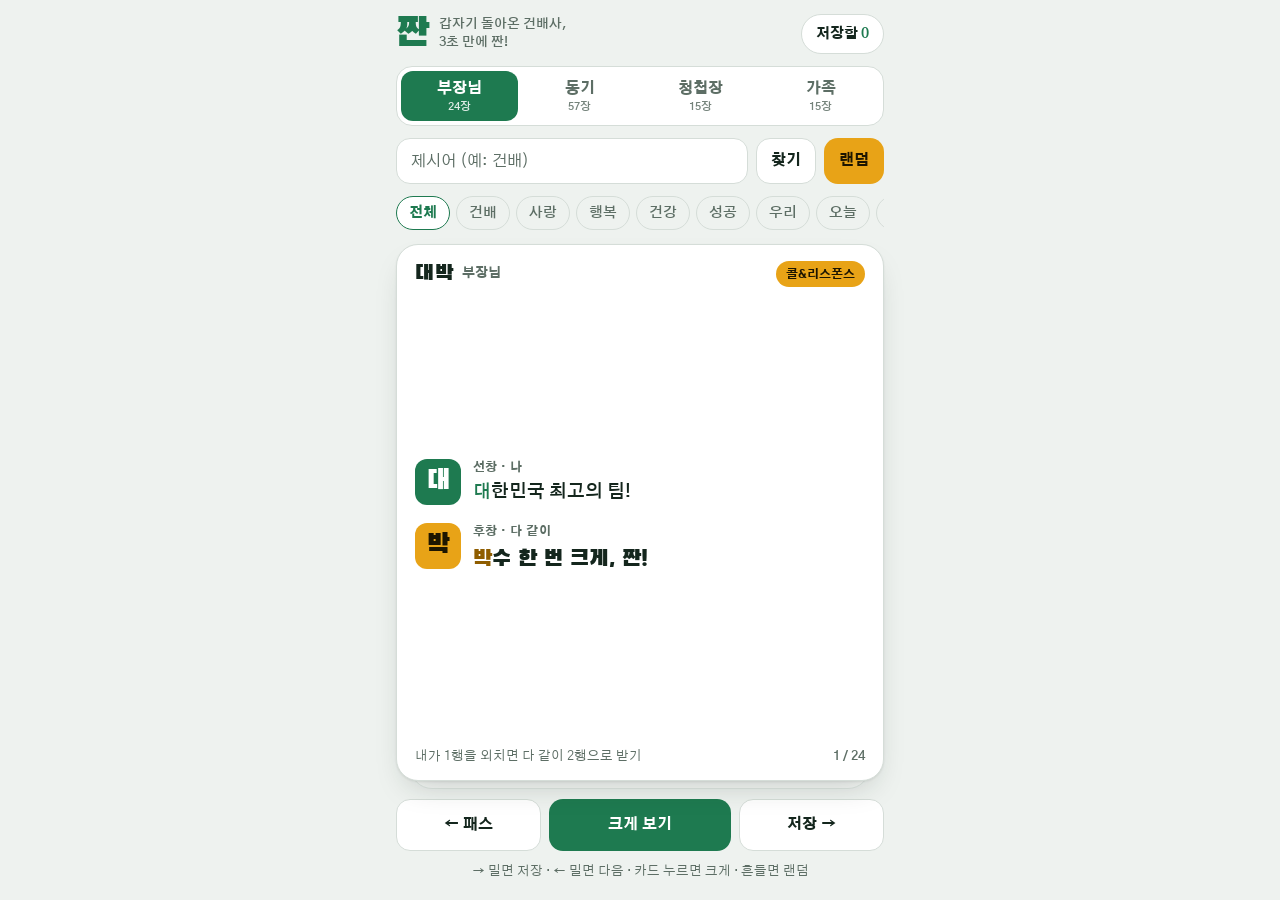
==== commit bfa35ff9: "짠 앱에 밈 카드 15장, 밈 켜기/끄기, 3개월 자동 숨김 추가 CSV에서 앱 데이터를 다시 만드는 zzan/build.py도 추가.  Co-Authored-By: Claude " ====
--- a/zzan/app/index.html
+++ b/zzan/app/index.html
@@ -115,6 +115,9 @@
   border: 1px solid var(--line); background: transparent; color: var(--muted); font-weight: 600; font-size: 14px;
 }
 .chip[aria-pressed="true"] { border-color: var(--bottle); color: var(--bottle); background: var(--surface); font-weight: 800; }
+.chip-meme { border-style: dashed; color: var(--foam-text); font-weight: 800; }
+.chip-meme[aria-pressed="true"] { border-style: solid; border-color: transparent; background: var(--foam); color: var(--foam-ink); }
+.chip-sep { flex: none; width: 1px; margin: 6px 2px; background: var(--line); }
 .note { margin: 0; font-size: 14px; color: var(--muted); }
 .link { border: 0; background: none; padding: 0; color: var(--bottle); font-weight: 800; text-decoration: underline; text-underline-offset: 3px; }
 
@@ -139,6 +142,7 @@
   margin-left: auto; padding: 4px 10px; border-radius: 999px;
   background: var(--foam); color: var(--foam-ink); font-size: 12px; font-weight: 800;
 }
+.meme { padding: 2px 8px; border: 1px dashed currentColor; border-radius: 999px; color: var(--foam-text); font-size: 12px; font-weight: 800; }
 .lines { list-style: none; margin: 0; padding: 0; flex: 1; display: flex; flex-direction: column; justify-content: center; gap: 18px; }
 .line { display: grid; grid-template-columns: 46px minmax(0, 1fr); gap: 12px; align-items: start; }
 .syl {
@@ -282,8 +286,8 @@
 <div class="toast" id="toast" role="status" aria-live="polite"></div>
 
 <script>
-// 건배사 데이터: zzan/presets-draft.csv에서 만든 것. 건배사를 고치면 이 목록도 다시 만들어야 함.
-const DATA = [
+// 건배사 데이터: zzan/presets-draft.csv에서 자동으로 채움. 직접 고치지 말고 CSV를 고친 뒤 python3 zzan/build.py 실행.
+const DATA = /*PRESETS:START*/[
 {"k": "건배", "t": "부장님", "l1": "건강하신 부장님 덕분에 올 한 해 든든했습니다,", "l2": "배운 대로 내년엔 더 잘하겠습니다, 다 같이 짠!", "c": "짠!", "s": "크레센도"},
 {"k": "건배", "t": "동기", "l1": "건물주는 못 돼도,", "l2": "배!·짱!·하!·나!·는!·최!·강!", "c": "최강!", "s": "스타카토"},
 {"k": "건배", "t": "청첩장", "l1": "건강하게, 행복하게 오래오래 살아라!", "l2": "배 아플 만큼 부럽게 잘 살아라, 짠!", "c": "잘 살아라!", "s": "콜&리스폰스"},
@@ -379,8 +383,23 @@
 {"k": "동기", "t": "동기", "l1": "동기 중에 제일 먼저 승진하는 사람이…", "l2": "기념으로 오늘 쏜다! 짠!", "c": "짠!", "s": "훅&드롭"},
 {"k": "회식", "t": "동기", "l1": "회식은 업무의 연장이라던데…", "l2": "식사만 하고 빠지자, 짠!", "c": "짠!", "s": "훅&드롭"},
 {"k": "회식", "t": "동기", "l1": "회사는 힘들어도,", "l2": "식!·구!·같!·은!·우!·리!·짠!", "c": "짠!", "s": "스타카토"},
-{"k": "회식", "t": "부장님", "l1": "회사의 미래는!", "l2": "식지 않는 열정으로! 짠!", "c": "열정으로!", "s": "콜&리스폰스"}
-];
+{"k": "회식", "t": "부장님", "l1": "회사의 미래는!", "l2": "식지 않는 열정으로! 짠!", "c": "열정으로!", "s": "콜&리스폰스"},
+{"k": "갓생", "t": "동기", "l1": "갓생 살자고 새벽 6시 알람 맞췄다…", "l2": "생각해 보니 오늘 술 약속이 있네, 짠!", "c": "짠!", "s": "훅&드롭", "m": "갓생", "d": "2026-11-05"},
+{"k": "갓생", "t": "동기", "l1": "갓생은 내일부터,", "l2": "생!·맥!·주!·부!·터!·짠!", "c": "짠!", "s": "스타카토", "m": "갓생", "d": "2026-11-05"},
+{"k": "갓생", "t": "동기", "l1": "갓생 사는 동기들 존경한다, 진심으로…", "l2": "생각만 하는 우리도 대단하다, 짠!", "c": "짠!", "s": "훅&드롭", "m": "갓생", "d": "2026-11-05"},
+{"k": "갓생", "t": "동기", "l1": "갓 입사한 우리,", "l2": "생!·존!·했!·다!·짠!", "c": "생존!", "s": "스타카토", "m": "갓생", "d": "2026-11-05"},
+{"k": "오늘", "t": "동기", "l1": "오늘부터 갓생 산다던 너,", "l2": "늘 하던 대로 여기 있네, 짠!", "c": "짠!", "s": "훅&드롭", "m": "갓생", "d": "2026-11-05"},
+{"k": "퇴근", "t": "동기", "l1": "퇴근 30분 전, 회의 취소 소식…", "l2": "근데 이거 실화냐? 야르!", "c": "야르!", "s": "훅&드롭", "m": "야르", "d": "2026-11-05"},
+{"k": "승진", "t": "동기", "l1": "승진 명단을 열어 보니…", "l2": "진짜 내 이름이다, 야르!", "c": "야르!", "s": "훅&드롭", "m": "야르", "d": "2026-11-05"},
+{"k": "주말", "t": "동기", "l1": "주말까지 딱 하루 남았다,", "l2": "말해 뭐해, 야르!", "c": "야르!", "s": "크레센도", "m": "야르", "d": "2026-11-05"},
+{"k": "월급", "t": "동기", "l1": "월급날 아침, 통장 알림이 울렸다,", "l2": "급여 입금 확인, 할렐야루!", "c": "할렐야루!", "s": "크레센도", "m": "할렐야루", "d": "2026-11-05"},
+{"k": "휴가", "t": "동기", "l1": "휴가 결재가 났습니다,", "l2": "가자 바다로, 할렐야루!", "c": "할렐야루!", "s": "크레센도", "m": "할렐야루", "d": "2026-11-05"},
+{"k": "연봉", "t": "동기", "l1": "연봉 협상 결과가 나왔다,", "l2": "봉급 인상 확정, 할렐야루!", "c": "할렐야루!", "s": "크레센도", "m": "할렐야루", "d": "2026-11-05"},
+{"k": "로또", "t": "동기", "l1": "로또 번호 세 개 맞았다…", "l2": "또 5천 원이네, 할렐야루!", "c": "할렐야루!", "s": "훅&드롭", "m": "할렐야루", "d": "2026-11-05"},
+{"k": "불금", "t": "동기", "l1": "불금이다, 다들 퇴근 준비 됐나?", "l2": "금!·요!·일!·밤!·꺄!·르!", "c": "꺄르!", "s": "스타카토", "m": "꺄르", "d": "2026-11-05"},
+{"k": "회식", "t": "동기", "l1": "회식 메뉴가 소고기란다,", "l2": "식!·전!·부!·터!·꺄!·르!", "c": "꺄르!", "s": "스타카토", "m": "꺄르", "d": "2026-11-05"},
+{"k": "한잔", "t": "동기", "l1": "한 주 버틴 우리에게 상을 주자,", "l2": "잔!·채!·워!·꺄!·르!", "c": "꺄르!", "s": "스타카토", "m": "꺄르", "d": "2026-11-05"}
+]/*PRESETS:END*/;
 
 const TARGETS = ['부장님', '동기', '청첩장', '가족'];
 const SKILL = {
@@ -407,6 +426,18 @@
 let saved = store.get('zzan.saved', []);
 if (!Array.isArray(saved)) saved = [];
 
+/* 밈: 켜기/끄기 + 등록일로부터 3개월 지나면 자동으로 숨김 */
+const MEME_MONTHS = 3;
+let memeOn = store.get('zzan.meme', true) !== false;
+function memeExpired(d) {
+  if (!d.m || !d.d) return false;
+  const [y, mo, day] = d.d.split('-').map(Number);
+  if (!y || !mo || !day) return false;
+  return new Date() >= new Date(y, mo - 1 + MEME_MONTHS, day);
+}
+const visible = (d) => !memeExpired(d) && (memeOn || !d.m);
+const hasLiveMemes = (t) => DATA.some((d) => d.t === t && d.m && !memeExpired(d));
+
 const card = $('#card');
 
 function shuffle(a) {
@@ -419,14 +450,17 @@
 /* ---------- 그리기 ---------- */
 function renderTargets() {
   $('#targets').innerHTML = TARGETS.map((t) => {
-    const n = DATA.filter((d) => d.t === t).length;
+    const n = DATA.filter((d) => d.t === t && visible(d)).length;
     return `<button type="button" role="radio" aria-checked="${t === target}" data-t="${esc(t)}">${esc(t)}<small>${n}장</small></button>`;
   }).join('');
 }
 
 function renderChips() {
-  const kws = [...new Set(DATA.filter((d) => d.t === target).map((d) => d.k))];
-  $('#chips').innerHTML = ['', ...kws].map((k) =>
+  const kws = [...new Set(DATA.filter((d) => d.t === target && visible(d)).map((d) => d.k))];
+  const toggle = hasLiveMemes(target)
+    ? `<button type="button" class="chip chip-meme" id="memeToggle" aria-pressed="${memeOn}">밈 포함 ${memeOn ? '켬' : '끔'}</button><span class="chip-sep" aria-hidden="true"></span>`
+    : '';
+  $('#chips').innerHTML = toggle + ['', ...kws].map((k) =>
     `<button type="button" class="chip" aria-pressed="${k === keyword}" data-k="${esc(k)}">${k ? esc(k) : '전체'}</button>`
   ).join('');
 }
@@ -454,6 +488,7 @@
     <div class="card-head">
       <span class="kw">${esc(d.k)}</span>
       <span class="who">${esc(d.t)}</span>
+      ${d.m ? `<span class="meme">밈 · ${esc(d.m)}</span>` : ''}
       <span class="skill">${esc(d.s)}</span>
     </div>
     <ol class="lines">
@@ -478,17 +513,23 @@
 }
 
 function rebuild() {
-  let pool = DATA.filter((d) => d.t === target && (!keyword || d.k === keyword));
+  const fits = (d) => d.t === target && visible(d);
+  let pool = DATA.filter((d) => fits(d) && (!keyword || d.k === keyword));
   const note = $('#note');
   note.hidden = true;
   if (keyword && !pool.length) {
-    const others = TARGETS.filter((t) => DATA.some((d) => d.t === t && d.k === keyword));
-    note.innerHTML = others.length
-      ? `‘${esc(keyword)}’ 건배사는 ${others.map((t) => `<button type="button" class="link" data-switch="${esc(t)}" data-k="${esc(keyword)}">${esc(t)}</button>`).join(', ')} 쪽에 있어요.`
-      : `‘${esc(keyword)}’ 건배사는 아직 없어요. 아래 제시어 중에서 골라 보세요.`;
+    const memeOnly = !memeOn && DATA.some((d) => d.t === target && d.k === keyword && d.m && !memeExpired(d));
+    const others = TARGETS.filter((t) => DATA.some((d) => d.t === t && d.k === keyword && visible(d)));
+    if (memeOnly) {
+      note.innerHTML = `‘${esc(keyword)}’ 건배사는 밈 카드예요. <button type="button" class="link" data-meme-on data-k="${esc(keyword)}">밈 포함 켜기</button>`;
+    } else if (others.length) {
+      note.innerHTML = `‘${esc(keyword)}’ 건배사는 ${others.map((t) => `<button type="button" class="link" data-switch="${esc(t)}" data-k="${esc(keyword)}">${esc(t)}</button>`).join(', ')} 쪽에 있어요.`;
+    } else {
+      note.innerHTML = `‘${esc(keyword)}’ 건배사는 아직 없어요. 아래 제시어 중에서 골라 보세요.`;
+    }
     note.hidden = false;
     keyword = '';
-    pool = DATA.filter((d) => d.t === target);
+    pool = DATA.filter(fits);
   }
   order = shuffle(pool);
   pos = 0;
@@ -623,7 +664,7 @@
 function openBig(d) {
   if (!d) return;
   const sk = SKILL[d.s] || { r1: '', r2: '' };
-  $('#stageMeta').textContent = `${d.k} · ${d.t} · ${d.s}`;
+  $('#stageMeta').textContent = `${d.k} · ${d.t} · ${d.s}${d.m ? ' · 밈' : ''}`;
   $('#stageInner').innerHTML = `
     <span class="s-role">${esc(sk.r1)}</span><p class="s1">${initWrap(d.l1)}</p>
     <span class="s-role">${esc(sk.r2)}</span><p class="s2">${line2HTML(d)}</p>`;
@@ -647,7 +688,7 @@
   keyword = '';
   $('#kw').value = '';
   $('#note').hidden = true;
-  order = shuffle(DATA.filter((d) => d.t === target));
+  order = shuffle(DATA.filter((d) => d.t === target && visible(d)));
   pos = 0;
   renderChips();
   renderCard(true);
@@ -686,7 +727,7 @@
   $('#savedList').innerHTML = list.length
     ? list.map((d) => `
       <li class="saved-item">
-        <div class="saved-meta"><b>${esc(d.k)}</b><span>${esc(d.t)} · ${esc(d.s)}</span></div>
+        <div class="saved-meta"><b>${esc(d.k)}</b><span>${esc(d.t)} · ${esc(d.s)}${d.m ? ` · 밈 ${esc(d.m)}` : ''}${memeExpired(d) ? ' (지난 밈)' : ''}</span></div>
         <p>${esc(d.l1)}<br>${esc(d.l2)}</p>
         <div class="saved-actions">
           <button type="button" class="btn btn-bottle" data-big="${esc(idOf(d))}">크게 보기</button>
@@ -720,6 +761,15 @@
   rebuild();
 });
 $('#chips').addEventListener('click', (e) => {
+  if (e.target.closest('#memeToggle')) {
+    memeOn = !memeOn;
+    store.set('zzan.meme', memeOn);
+    if (!memeOn && keyword && !DATA.some((d) => d.t === target && d.k === keyword && visible(d))) { keyword = ''; $('#kw').value = ''; }
+    toast(memeOn ? '밈 건배사를 넣었어요. 3개월 지나면 자동으로 빠져요' : '밈 건배사를 뺐어요');
+    renderTargets();
+    rebuild();
+    return;
+  }
   const b = e.target.closest('[data-k]');
   if (!b) return;
   keyword = b.dataset.k;
@@ -727,6 +777,15 @@
   rebuild();
 });
 $('#note').addEventListener('click', (e) => {
+  const m = e.target.closest('[data-meme-on]');
+  if (m) {
+    memeOn = true;
+    store.set('zzan.meme', true);
+    keyword = m.dataset.k;
+    renderTargets();
+    rebuild();
+    return;
+  }
   const b = e.target.closest('[data-switch]');
   if (!b) return;
   target = b.dataset.switch;
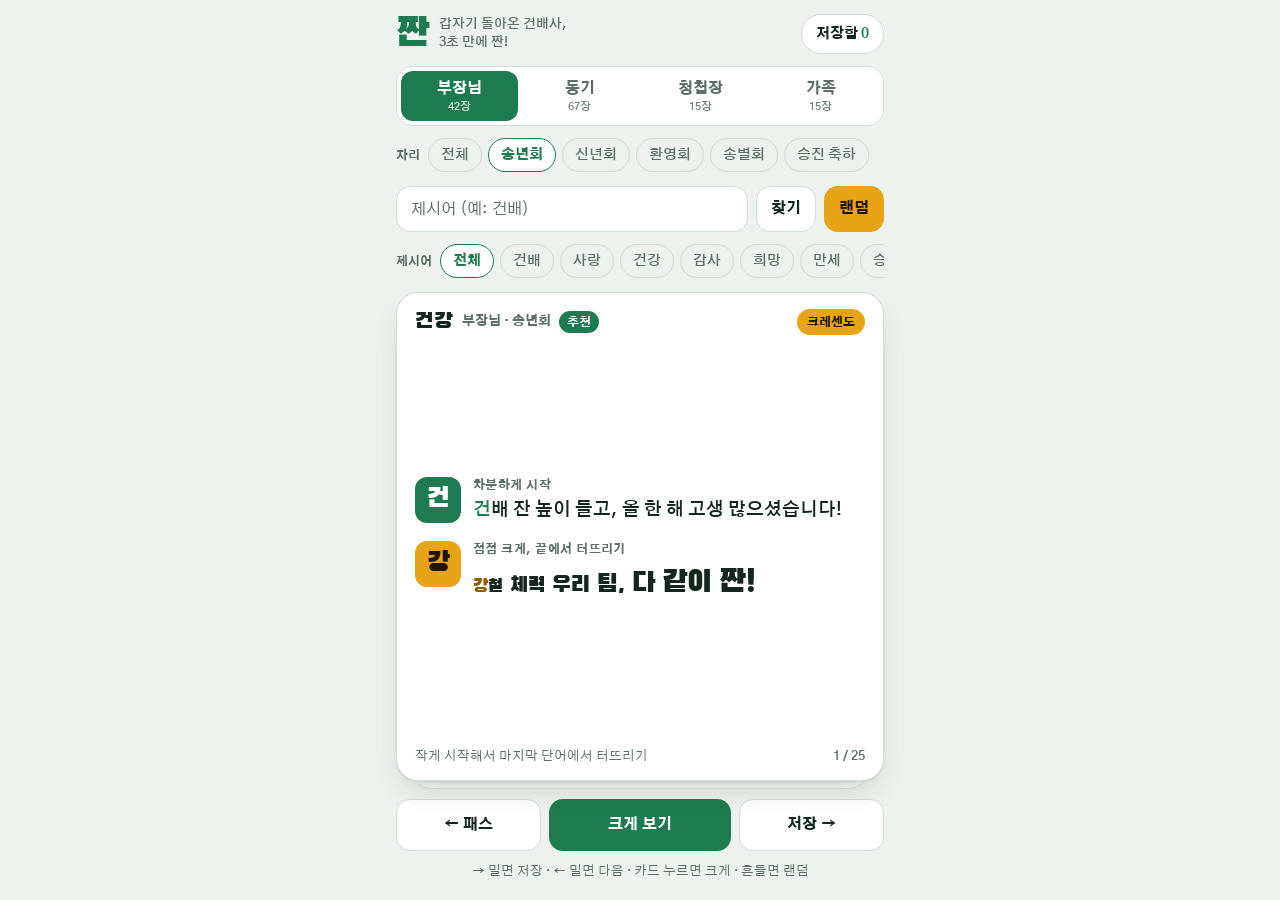
==== commit 094f84ac: "짠 앱에 자리 선택과 추천순 정렬 추가 - 자리(송년회·신년회·환영회·송별회·승진 축하·명절·생신)를 고르면   그 자리에 맞춘 카드, 추천 카드, 나머지 순으로 보여 줌 - 11" ====
--- a/zzan/app/index.html
+++ b/zzan/app/index.html
@@ -118,6 +118,7 @@
 .chip-meme { border-style: dashed; color: var(--foam-text); font-weight: 800; }
 .chip-meme[aria-pressed="true"] { border-style: solid; border-color: transparent; background: var(--foam); color: var(--foam-ink); }
 .chip-sep { flex: none; width: 1px; margin: 6px 2px; background: var(--line); }
+.chip-label { flex: none; align-self: center; padding-right: 2px; font-size: 12px; font-weight: 800; color: var(--muted); }
 .note { margin: 0; font-size: 14px; color: var(--muted); }
 .link { border: 0; background: none; padding: 0; color: var(--bottle); font-weight: 800; text-decoration: underline; text-underline-offset: 3px; }
 
@@ -138,6 +139,7 @@
 .card-head { display: flex; align-items: center; gap: 8px; flex-wrap: wrap; }
 .kw { font-family: var(--f-display); font-size: 22px; line-height: 1; letter-spacing: .04em; }
 .who { font-size: 13px; font-weight: 800; color: var(--muted); }
+.pick { padding: 2px 8px; border-radius: 999px; background: var(--bottle); color: var(--bottle-ink); font-size: 12px; font-weight: 800; }
 .skill {
   margin-left: auto; padding: 4px 10px; border-radius: 999px;
   background: var(--foam); color: var(--foam-ink); font-size: 12px; font-weight: 800;
@@ -225,6 +227,15 @@
 .toast.show { opacity: 1; transform: translate(-50%, 0); }
 .stage:not([hidden]) ~ .toast { bottom: calc(56px + env(safe-area-inset-bottom, 0px)); }
 
+/* 세로가 짧은 폰: 버튼까지 한 화면에 들어오게 줄임 */
+@media (max-height: 720px) {
+  .app { gap: 9px; padding-block: 10px 12px; }
+  .deck { min-height: 250px; }
+  .card { gap: 10px; padding: 14px 16px 12px; }
+  .lines { gap: 12px; }
+  .howto { display: none; }
+}
+
 @media (prefers-reduced-motion: reduce) {
   *, *::before, *::after { animation: none !important; transition: none !important; }
 }
@@ -241,6 +252,7 @@
   </header>
 
   <div class="targets" id="targets" role="radiogroup" aria-label="누구 앞에서 하나요?"></div>
+  <div class="chips" id="occasions" aria-label="어떤 자리인가요?"></div>
 
   <form class="find" id="findForm" autocomplete="off">
     <input id="kw" type="search" maxlength="6" placeholder="제시어 (예: 건배)" aria-label="제시어">
@@ -288,47 +300,47 @@
 <script>
 // 건배사 데이터: zzan/presets-draft.csv에서 자동으로 채움. 직접 고치지 말고 CSV를 고친 뒤 python3 zzan/build.py 실행.
 const DATA = /*PRESETS:START*/[
-{"k": "건배", "t": "부장님", "l1": "건강하신 부장님 덕분에 올 한 해 든든했습니다,", "l2": "배운 대로 내년엔 더 잘하겠습니다, 다 같이 짠!", "c": "짠!", "s": "크레센도"},
+{"k": "건배", "t": "부장님", "l1": "건강하신 부장님 덕분에 올 한 해 든든했습니다,", "l2": "배운 대로 내년엔 더 잘하겠습니다, 다 같이 짠!", "c": "짠!", "s": "크레센도", "o": ["송년회"]},
 {"k": "건배", "t": "동기", "l1": "건물주는 못 돼도,", "l2": "배!·짱!·하!·나!·는!·최!·강!", "c": "최강!", "s": "스타카토"},
 {"k": "건배", "t": "청첩장", "l1": "건강하게, 행복하게 오래오래 살아라!", "l2": "배 아플 만큼 부럽게 잘 살아라, 짠!", "c": "잘 살아라!", "s": "콜&리스폰스"},
 {"k": "건배", "t": "가족", "l1": "건강하게 모인 우리 가족,", "l2": "배부르게 웃으며 오래오래 함께, 짠!", "c": "짠!", "s": "콜&리스폰스"},
-{"k": "사랑", "t": "부장님", "l1": "사랑받는 팀에는 늘 좋은 리더가 있습니다,", "l2": "랑데부 약속! 내년 이 자리, 더 큰 성과로 짠!", "c": "짠!", "s": "크레센도"},
+{"k": "사랑", "t": "부장님", "l1": "사랑받는 팀에는 늘 좋은 리더가 있습니다,", "l2": "랑데부 약속! 내년 이 자리, 더 큰 성과로 짠!", "c": "짠!", "s": "크레센도", "o": ["송년회"]},
 {"k": "사랑", "t": "동기", "l1": "사는 게 힘들어도 우리 우정은 영원하다…", "l2": "랑께! 그러니까 오늘은 니가 쏘랑께, 짠!", "c": "쏘랑께!", "s": "훅&드롭"},
 {"k": "사랑", "t": "청첩장", "l1": "사랑으로 만난 두 사람!", "l2": "랑데부 평생 계약 체결! 짠!", "c": "평생 계약!", "s": "콜&리스폰스"},
 {"k": "사랑", "t": "가족", "l1": "사랑하는 우리 가족, 오늘처럼 웃는 날만!", "l2": "랑께~ 오래오래 건강하랑께, 짠!", "c": "짠!", "s": "콜&리스폰스"},
-{"k": "행복", "t": "부장님", "l1": "행복한 일터, 우리가 만듭니다!", "l2": "복 받은 우리 팀, 다 같이 짠!", "c": "짠!", "s": "콜&리스폰스"},
+{"k": "행복", "t": "부장님", "l1": "행복한 일터, 우리가 만듭니다!", "l2": "복 받은 우리 팀, 다 같이 짠!", "c": "짠!", "s": "콜&리스폰스", "r": 1},
 {"k": "행복", "t": "동기", "l1": "행운까진 안 바란다,", "l2": "복!·권!·당!·첨!·딱!·한!·번!", "c": "딱 한 번!", "s": "스타카토"},
-{"k": "행복", "t": "청첩장", "l1": "행복하게 잘 살아라, 우리 신랑 신부!", "l2": "복은 두 배로, 다툼은 반으로, 짠!", "c": "짠!", "s": "콜&리스폰스"},
-{"k": "행복", "t": "가족", "l1": "행복이 별건가요, 이렇게 모이면 행복이지!", "l2": "복 많이 받으시고 늘 건강하세요, 짠!", "c": "짠!", "s": "콜&리스폰스"},
-{"k": "건강", "t": "부장님", "l1": "건배 잔 높이 들고, 올 한 해 고생 많으셨습니다!", "l2": "강철 체력 우리 팀, 다 같이 짠!", "c": "짠!", "s": "크레센도"},
-{"k": "건강", "t": "동기", "l1": "건강 생각해서 오늘은 딱 한 잔만…", "l2": "강제는 아닌데, 원샷!", "c": "원샷!", "s": "훅&드롭"},
+{"k": "행복", "t": "청첩장", "l1": "행복하게 잘 살아라, 우리 신랑 신부!", "l2": "복은 두 배로, 다툼은 반으로, 짠!", "c": "짠!", "s": "콜&리스폰스", "r": 1},
+{"k": "행복", "t": "가족", "l1": "행복이 별건가요, 이렇게 모이면 행복이지!", "l2": "복 많이 받으시고 늘 건강하세요, 짠!", "c": "짠!", "s": "콜&리스폰스", "o": ["명절"], "r": 1},
+{"k": "건강", "t": "부장님", "l1": "건배 잔 높이 들고, 올 한 해 고생 많으셨습니다!", "l2": "강철 체력 우리 팀, 다 같이 짠!", "c": "짠!", "s": "크레센도", "o": ["송년회"], "r": 1},
+{"k": "건강", "t": "동기", "l1": "건강 생각해서 오늘은 딱 한 잔만…", "l2": "강제는 아닌데, 원샷!", "c": "원샷!", "s": "훅&드롭", "r": 1},
 {"k": "건강", "t": "청첩장", "l1": "건강하게 오래오래 서로 아껴 주길!", "l2": "강물처럼 잔잔하게, 평생 짠!", "c": "평생 짠!", "s": "콜&리스폰스"},
-{"k": "건강", "t": "가족", "l1": "건강이 최고! 우리 어머니 아버지!", "l2": "강건하게 백 세까지, 다 같이 짠!", "c": "짠!", "s": "콜&리스폰스"},
-{"k": "성공", "t": "부장님", "l1": "성과는 부장님 리더십으로,", "l2": "공은 우리 모두에게, 다 같이 짠!", "c": "짠!", "s": "콜&리스폰스"},
+{"k": "건강", "t": "가족", "l1": "건강이 최고! 우리 어머니 아버지!", "l2": "강건하게 백 세까지, 다 같이 짠!", "c": "짠!", "s": "콜&리스폰스", "o": ["생신"], "r": 1},
+{"k": "성공", "t": "부장님", "l1": "성과는 부장님 리더십으로,", "l2": "공은 우리 모두에게, 다 같이 짠!", "c": "짠!", "s": "콜&리스폰스", "r": 1},
 {"k": "성공", "t": "동기", "l1": "성과급 들어오면 내가 쏜다!", "l2": "공약은 공약일 뿐, 짠!", "c": "짠!", "s": "훅&드롭"},
-{"k": "성공", "t": "청첩장", "l1": "성혼을 진심으로 축하합니다!", "l2": "공식 품절 인증, 이제 반품 불가! 짠!", "c": "반품 불가!", "s": "훅&드롭"},
+{"k": "성공", "t": "청첩장", "l1": "성혼을 진심으로 축하합니다!", "l2": "공식 품절 인증, 이제 반품 불가! 짠!", "c": "반품 불가!", "s": "훅&드롭", "r": 1},
 {"k": "성공", "t": "가족", "l1": "성실하게 살아온 우리 가족,", "l2": "공든 탑은 안 무너진다, 다 같이 짠!", "c": "짠!", "s": "크레센도"},
 {"k": "우리", "t": "부장님", "l1": "우리는 하나다!", "l2": "리더와 함께 끝까지 간다, 짠!", "c": "끝까지 간다!", "s": "콜&리스폰스"},
 {"k": "우리", "t": "동기", "l1": "우리 우정 영원하자, 진심으로…", "l2": "리필은 니가 해, 짠!", "c": "짠!", "s": "훅&드롭"},
 {"k": "우리", "t": "청첩장", "l1": "우리 친구 결혼한다!", "l2": "리액션은 크게, 축하는 진하게, 짠!", "c": "축하해!", "s": "콜&리스폰스"},
-{"k": "우리", "t": "가족", "l1": "우리 가족 다 모였네!", "l2": "리모컨은 아버지께, 행복은 모두에게, 짠!", "c": "짠!", "s": "콜&리스폰스"},
+{"k": "우리", "t": "가족", "l1": "우리 가족 다 모였네!", "l2": "리모컨은 아버지께, 행복은 모두에게, 짠!", "c": "짠!", "s": "콜&리스폰스", "o": ["명절"]},
 {"k": "오늘", "t": "부장님", "l1": "오늘 이 자리 만들어 주셔서 감사합니다,", "l2": "늘 지금처럼 함께 갑시다, 짠!", "c": "짠!", "s": "크레센도"},
 {"k": "오늘", "t": "동기", "l1": "오늘 야근 없이 퇴근한 우리,", "l2": "늘!·이!·렇!·게!·칼!·퇴!·짠!", "c": "칼퇴 짠!", "s": "스타카토"},
 {"k": "오늘", "t": "청첩장", "l1": "오늘의 주인공, 예비 신랑 신부!", "l2": "늘 행복해라, 오늘 밥값도 부탁해! 짠!", "c": "짠!", "s": "훅&드롭"},
-{"k": "오늘", "t": "가족", "l1": "오늘처럼만 웃으며 살아요!", "l2": "늘 건강하고 늘 화목하게, 짠!", "c": "짠!", "s": "콜&리스폰스"},
-{"k": "최고", "t": "부장님", "l1": "최고의 팀은?", "l2": "고민할 것 없이 우리 팀! 짠!", "c": "우리 팀!", "s": "콜&리스폰스"},
+{"k": "오늘", "t": "가족", "l1": "오늘처럼만 웃으며 살아요!", "l2": "늘 건강하고 늘 화목하게, 짠!", "c": "짠!", "s": "콜&리스폰스", "r": 1},
+{"k": "최고", "t": "부장님", "l1": "최고의 팀은?", "l2": "고민할 것 없이 우리 팀! 짠!", "c": "우리 팀!", "s": "콜&리스폰스", "r": 1},
 {"k": "최고", "t": "동기", "l1": "최대한 즐기자, 오늘만큼은,", "l2": "고!·민!·은!·내!·일!·로!·짠!", "c": "짠!", "s": "스타카토"},
-{"k": "최고", "t": "청첩장", "l1": "최고의 짝을 만난 걸 축하해!", "l2": "고생 끝, 행복 시작! 짠!", "c": "행복 시작!", "s": "콜&리스폰스"},
-{"k": "최고", "t": "가족", "l1": "최고의 보물은 우리 가족,", "l2": "고맙고 사랑합니다, 다 같이 짠!", "c": "짠!", "s": "크레센도"},
-{"k": "감사", "t": "부장님", "l1": "감사한 마음을 이 잔에 가득 담아,", "l2": "사기 충천! 내년에도 함께 갑시다, 짠!", "c": "짠!", "s": "크레센도"},
+{"k": "최고", "t": "청첩장", "l1": "최고의 짝을 만난 걸 축하해!", "l2": "고생 끝, 행복 시작! 짠!", "c": "행복 시작!", "s": "콜&리스폰스", "r": 1},
+{"k": "최고", "t": "가족", "l1": "최고의 보물은 우리 가족,", "l2": "고맙고 사랑합니다, 다 같이 짠!", "c": "짠!", "s": "크레센도", "r": 1},
+{"k": "감사", "t": "부장님", "l1": "감사한 마음을 이 잔에 가득 담아,", "l2": "사기 충천! 내년에도 함께 갑시다, 짠!", "c": "짠!", "s": "크레센도", "o": ["송년회"], "r": 1},
 {"k": "감사", "t": "동기", "l1": "감사합니다, 오늘 술값 내 주실 분…", "l2": "사다리 타기로 정하자! 짠!", "c": "짠!", "s": "훅&드롭"},
 {"k": "감사", "t": "청첩장", "l1": "감동적인 두 사람의 만남에,", "l2": "사랑 가득, 축복 가득! 짠!", "c": "짠!", "s": "콜&리스폰스"},
-{"k": "감사", "t": "가족", "l1": "감사합니다, 낳아 주시고 길러 주셔서,", "l2": "사랑합니다, 오래오래 건강하세요! 짠!", "c": "짠!", "s": "콜&리스폰스"},
+{"k": "감사", "t": "가족", "l1": "감사합니다, 낳아 주시고 길러 주셔서,", "l2": "사랑합니다, 오래오래 건강하세요! 짠!", "c": "짠!", "s": "콜&리스폰스", "o": ["생신"]},
 {"k": "행운", "t": "부장님", "l1": "행운은 준비된 팀에게 온다!", "l2": "운도 실력, 우리 팀 짠!", "c": "운도 실력!", "s": "콜&리스폰스"},
 {"k": "행운", "t": "동기", "l1": "행운의 여신님, 이번엔 제발,", "l2": "운!·빨!·로!·연!·봉!·대!·박!", "c": "대박!", "s": "스타카토"},
 {"k": "행운", "t": "청첩장", "l1": "행운아는 바로 너, 이런 짝을 만났으니!", "l2": "운은 다 썼으니 이제부턴 노력이다! 짠!", "c": "짠!", "s": "훅&드롭"},
-{"k": "행운", "t": "가족", "l1": "행운이 가득한 우리 집,", "l2": "운수대통, 만사형통! 짠!", "c": "만사형통!", "s": "크레센도"},
-{"k": "희망", "t": "부장님", "l1": "희망찬 내년을 위하여!", "l2": "망설임 없이 함께 갑시다, 짠!", "c": "짠!", "s": "크레센도"},
+{"k": "행운", "t": "가족", "l1": "행운이 가득한 우리 집,", "l2": "운수대통, 만사형통! 짠!", "c": "만사형통!", "s": "크레센도", "o": ["명절"]},
+{"k": "희망", "t": "부장님", "l1": "희망찬 내년을 위하여!", "l2": "망설임 없이 함께 갑시다, 짠!", "c": "짠!", "s": "크레센도", "o": ["송년회"]},
 {"k": "희망", "t": "동기", "l1": "희한하게 너희랑 마시면 술이 달다,", "l2": "망가져도 괜찮아, 짠!", "c": "짠!", "s": "훅&드롭"},
 {"k": "희망", "t": "청첩장", "l1": "희로애락 함께할 두 사람!", "l2": "망원경으로 봐도 둘만 보인다, 짠!", "c": "짠!", "s": "콜&리스폰스"},
 {"k": "희망", "t": "가족", "l1": "희망은 우리 아이들,", "l2": "망아지처럼 튼튼하게 자라라, 짠!", "c": "짠!", "s": "콜&리스폰스"},
@@ -336,51 +348,51 @@
 {"k": "대박", "t": "동기", "l1": "대충 살아도 우정만큼은 진심,", "l2": "박!·자!·맞!·춰!·원!·샷!", "c": "원샷!", "s": "스타카토"},
 {"k": "대박", "t": "청첩장", "l1": "대박! 진짜 결혼하는구나!", "l2": "박수는 크게, 축의금은 조금만! 짠!", "c": "짠!", "s": "훅&드롭"},
 {"k": "대박", "t": "가족", "l1": "대대손손 건강하고 화목하게,", "l2": "박장대소 웃음꽃 피는 우리 가족, 짠!", "c": "짠!", "s": "크레센도"},
-{"k": "만세", "t": "부장님", "l1": "만나서 든든했던 올 한 해,", "l2": "세상에서 제일 멋진 우리 팀! 짠!", "c": "우리 팀!", "s": "크레센도"},
+{"k": "만세", "t": "부장님", "l1": "만나서 든든했던 올 한 해,", "l2": "세상에서 제일 멋진 우리 팀! 짠!", "c": "우리 팀!", "s": "크레센도", "o": ["송년회"]},
 {"k": "만세", "t": "동기", "l1": "만약에 로또 되면…", "l2": "세 명까지는 쏜다! 짠!", "c": "짠!", "s": "훅&드롭"},
 {"k": "만세", "t": "청첩장", "l1": "만만세! 우리 신랑 신부!", "l2": "세상 모든 축복이 너희에게! 짠!", "c": "짠!", "s": "콜&리스폰스"},
-{"k": "만세", "t": "가족", "l1": "만수무강하세요, 우리 어머니 아버지!", "l2": "세월은 거꾸로, 백 세까지 짠!", "c": "짠!", "s": "콜&리스폰스"},
-{"k": "승리", "t": "부장님", "l1": "승리를 향해 달려온 올 한 해,", "l2": "리그 1위는 우리 팀! 짠!", "c": "1위!", "s": "크레센도"},
+{"k": "만세", "t": "가족", "l1": "만수무강하세요, 우리 어머니 아버지!", "l2": "세월은 거꾸로, 백 세까지 짠!", "c": "짠!", "s": "콜&리스폰스", "o": ["생신"]},
+{"k": "승리", "t": "부장님", "l1": "승리를 향해 달려온 올 한 해,", "l2": "리그 1위는 우리 팀! 짠!", "c": "1위!", "s": "크레센도", "o": ["송년회"]},
 {"k": "승리", "t": "동기", "l1": "승질 나는 한 주였지만,", "l2": "리!·셋!·하!·고!·다!·시!·짠!", "c": "리셋!", "s": "스타카토"},
 {"k": "발전", "t": "부장님", "l1": "발로 뛴 만큼 성과가 났습니다,", "l2": "전진 또 전진, 우리 팀 짠!", "c": "전진!", "s": "크레센도"},
 {"k": "발전", "t": "동기", "l1": "발전하는 회사, 성장하는 나…", "l2": "전부 다 거짓말, 짠!", "c": "짠!", "s": "훅&드롭"},
-{"k": "성장", "t": "부장님", "l1": "성장하는 우리 회사!", "l2": "장밋빛 내일을 위하여, 짠!", "c": "짠!", "s": "콜&리스폰스"},
-{"k": "성장", "t": "동기", "l1": "성장통이 심했던 올 한 해,", "l2": "장!·하!·다!·우!·리!·짠!", "c": "장하다!", "s": "스타카토"},
+{"k": "성장", "t": "부장님", "l1": "성장하는 우리 회사!", "l2": "장밋빛 내일을 위하여, 짠!", "c": "짠!", "s": "콜&리스폰스", "o": ["신년회"]},
+{"k": "성장", "t": "동기", "l1": "성장통이 심했던 올 한 해,", "l2": "장!·하!·다!·우!·리!·짠!", "c": "장하다!", "s": "스타카토", "o": ["송년회"]},
 {"k": "성장", "t": "가족", "l1": "성큼성큼 자라는 우리 아이들,", "l2": "장하다 우리 강아지들, 다 같이 짠!", "c": "짠!", "s": "크레센도"},
-{"k": "도전", "t": "부장님", "l1": "도전하는 팀에게 한계는 없습니다,", "l2": "전성기는 지금부터, 짠!", "c": "짠!", "s": "크레센도"},
-{"k": "도전", "t": "동기", "l1": "도전! 올해는 꼭 다이어트 성공한다…", "l2": "전부 내일부터, 짠!", "c": "짠!", "s": "훅&드롭"},
+{"k": "도전", "t": "부장님", "l1": "도전하는 팀에게 한계는 없습니다,", "l2": "전성기는 지금부터, 짠!", "c": "짠!", "s": "크레센도", "o": ["신년회"], "r": 1},
+{"k": "도전", "t": "동기", "l1": "도전! 올해는 꼭 다이어트 성공한다…", "l2": "전부 내일부터, 짠!", "c": "짠!", "s": "훅&드롭", "o": ["신년회"], "r": 1},
 {"k": "도전", "t": "청첩장", "l1": "도전! 평생 한 사람만 사랑하기!", "l2": "전설이 되어라, 짠!", "c": "짠!", "s": "콜&리스폰스"},
 {"k": "열정", "t": "부장님", "l1": "열정 하면?", "l2": "정답은 우리 팀! 짠!", "c": "우리 팀!", "s": "콜&리스폰스"},
 {"k": "열정", "t": "동기", "l1": "열 받는 일 많았지만,", "l2": "정!·으!·로!·버!·틴!·다!·짠!", "c": "짠!", "s": "스타카토"},
-{"k": "목표", "t": "부장님", "l1": "목표를 향해 달려온 우리,", "l2": "표창장은 우리 팀 차지! 짠!", "c": "짠!", "s": "크레센도"},
+{"k": "목표", "t": "부장님", "l1": "목표를 향해 달려온 우리,", "l2": "표창장은 우리 팀 차지! 짠!", "c": "짠!", "s": "크레센도", "o": ["송년회"]},
 {"k": "목표", "t": "동기", "l1": "목표는 이번 달 저축 100만 원…", "l2": "표류 중인 통장, 일단 짠!", "c": "짠!", "s": "훅&드롭"},
 {"k": "화합", "t": "부장님", "l1": "화합하면?", "l2": "합심! 우리는 한 팀! 짠!", "c": "한 팀!", "s": "콜&리스폰스"},
 {"k": "화합", "t": "동기", "l1": "화나는 일은 오늘 다 털고,", "l2": "합!·체!·해!·서!·원!·샷!", "c": "원샷!", "s": "스타카토"},
 {"k": "화합", "t": "가족", "l1": "화목한 우리 집, 웃음이 넘치네!", "l2": "합심해서 오래오래 행복하자, 짠!", "c": "짠!", "s": "콜&리스폰스"},
-{"k": "소통", "t": "부장님", "l1": "소통이 잘 되는 우리 팀, 올해 정말 즐거웠습니다,", "l2": "통 크게 내년도 대박 납시다, 짠!", "c": "짠!", "s": "크레센도"},
+{"k": "소통", "t": "부장님", "l1": "소통이 잘 되는 우리 팀, 올해 정말 즐거웠습니다,", "l2": "통 크게 내년도 대박 납시다, 짠!", "c": "짠!", "s": "크레센도", "o": ["송년회"]},
 {"k": "소통", "t": "동기", "l1": "소통 잘하는 동기들아, 하나만 묻자…", "l2": "통장 잔고 괜찮냐? 짠!", "c": "짠!", "s": "훅&드롭"},
 {"k": "소통", "t": "청첩장", "l1": "소중한 두 사람의 새 출발!", "l2": "통하는 마음으로 평생 함께! 짠!", "c": "짠!", "s": "콜&리스폰스"},
-{"k": "승진", "t": "부장님", "l1": "승진 축하드립니다! 앞으로도 잘 부탁드립니다,", "l2": "진심을 담아, 다 같이 짠!", "c": "짠!", "s": "콜&리스폰스"},
-{"k": "승진", "t": "동기", "l1": "승진한 내 동기, 진심으로 축하한다…", "l2": "진짜 축하는 오늘 니 카드로! 짠!", "c": "짠!", "s": "훅&드롭"},
+{"k": "승진", "t": "부장님", "l1": "승진 축하드립니다! 앞으로도 잘 부탁드립니다,", "l2": "진심을 담아, 다 같이 짠!", "c": "짠!", "s": "콜&리스폰스", "o": ["승진 축하"], "r": 1},
+{"k": "승진", "t": "동기", "l1": "승진한 내 동기, 진심으로 축하한다…", "l2": "진짜 축하는 오늘 니 카드로! 짠!", "c": "짠!", "s": "훅&드롭", "o": ["승진 축하"], "r": 1},
 {"k": "연봉", "t": "동기", "l1": "연차 쓰고 놀러 갈 생각만 하지 말고,", "l2": "봉!·인!·해!·제!·원!·샷!", "c": "봉인해제!", "s": "스타카토"},
 {"k": "연봉", "t": "동기", "l1": "연봉 협상 결과 발표하겠습니다…", "l2": "봉투는 얇아도 술잔은 두껍게! 짠!", "c": "짠!", "s": "훅&드롭"},
 {"k": "월급", "t": "동기", "l1": "월급날이 왔다! 통장에 들어오자마자…", "l2": "급속 탈출, 카드값으로! 짠!", "c": "짠!", "s": "훅&드롭"},
 {"k": "월급", "t": "동기", "l1": "월요일도 버텼다,", "l2": "급!·여!·날!·까!·지!·짠!", "c": "짠!", "s": "스타카토"},
 {"k": "퇴근", "t": "동기", "l1": "퇴근 시간 6시 정각,", "l2": "근!·무!·끝!·자!·유!·짠!", "c": "자유!", "s": "스타카토"},
-{"k": "퇴근", "t": "동기", "l1": "퇴근길에 집에 가려고 했는데…", "l2": "근데 왜 또 여기냐? 짠!", "c": "짠!", "s": "훅&드롭"},
+{"k": "퇴근", "t": "동기", "l1": "퇴근길에 집에 가려고 했는데…", "l2": "근데 왜 또 여기냐? 짠!", "c": "짠!", "s": "훅&드롭", "r": 1},
 {"k": "불금", "t": "동기", "l1": "불태우자 오늘 밤,", "l2": "금!·요!·일!·은!·직!·진!", "c": "직진!", "s": "스타카토"},
 {"k": "불금", "t": "동기", "l1": "불금이라 신나게 놀려고 했는데…", "l2": "금방 졸리니까 딱 한 잔만, 짠!", "c": "짠!", "s": "훅&드롭"},
-{"k": "주말", "t": "동기", "l1": "주말엔 꼭 운동하고 자기계발 하자…", "l2": "말은 그렇게 하지, 짠!", "c": "짠!", "s": "훅&드롭"},
+{"k": "주말", "t": "동기", "l1": "주말엔 꼭 운동하고 자기계발 하자…", "l2": "말은 그렇게 하지, 짠!", "c": "짠!", "s": "훅&드롭", "r": 1},
 {"k": "주말", "t": "동기", "l1": "주 5일 버틴 우리,", "l2": "말!·없!·이!·원!·샷!", "c": "원샷!", "s": "스타카토"},
 {"k": "휴가", "t": "동기", "l1": "휴가 계획 다 세웠다, 비행기표도 끊었다…", "l2": "가는 날까지 버티자, 짠!", "c": "짠!", "s": "훅&드롭"},
 {"k": "휴가", "t": "동기", "l1": "휴가 승인 떨어진 날,", "l2": "가!·방!·싸!·고!·출!·발!", "c": "출발!", "s": "스타카토"},
 {"k": "로또", "t": "동기", "l1": "로또 1등 되면 회사 그만둔다고?", "l2": "또 다음 주에 보자, 짠!", "c": "짠!", "s": "훅&드롭"},
 {"k": "로또", "t": "동기", "l1": "로또는 꽝이어도,", "l2": "또!·만!·나!·자!·짠!", "c": "또 만나자!", "s": "스타카토"},
 {"k": "한잔", "t": "동기", "l1": "한 주 동안 고생했다,", "l2": "잔!·을!·들!·어!·짠!", "c": "짠!", "s": "스타카토"},
-{"k": "한잔", "t": "동기", "l1": "한 잔만 하자고 했지…", "l2": "잔 수는 세지 말자, 짠!", "c": "짠!", "s": "훅&드롭"},
-{"k": "한잔", "t": "부장님", "l1": "한 해 동안 이끌어 주셔서 감사합니다,", "l2": "잔을 높이 들고, 다 같이 짠!", "c": "짠!", "s": "크레센도"},
+{"k": "한잔", "t": "동기", "l1": "한 잔만 하자고 했지…", "l2": "잔 수는 세지 말자, 짠!", "c": "짠!", "s": "훅&드롭", "r": 1},
+{"k": "한잔", "t": "부장님", "l1": "한 해 동안 이끌어 주셔서 감사합니다,", "l2": "잔을 높이 들고, 다 같이 짠!", "c": "짠!", "s": "크레센도", "o": ["송년회"]},
 {"k": "동기", "t": "동기", "l1": "동기들아, 우리가 버티는 이유,", "l2": "기!·대!·고!·버!·틴!·다!·짠!", "c": "짠!", "s": "스타카토"},
-{"k": "동기", "t": "동기", "l1": "동기 중에 제일 먼저 승진하는 사람이…", "l2": "기념으로 오늘 쏜다! 짠!", "c": "짠!", "s": "훅&드롭"},
+{"k": "동기", "t": "동기", "l1": "동기 중에 제일 먼저 승진하는 사람이…", "l2": "기념으로 오늘 쏜다! 짠!", "c": "짠!", "s": "훅&드롭", "o": ["승진 축하"]},
 {"k": "회식", "t": "동기", "l1": "회식은 업무의 연장이라던데…", "l2": "식사만 하고 빠지자, 짠!", "c": "짠!", "s": "훅&드롭"},
 {"k": "회식", "t": "동기", "l1": "회사는 힘들어도,", "l2": "식!·구!·같!·은!·우!·리!·짠!", "c": "짠!", "s": "스타카토"},
 {"k": "회식", "t": "부장님", "l1": "회사의 미래는!", "l2": "식지 않는 열정으로! 짠!", "c": "열정으로!", "s": "콜&리스폰스"},
@@ -390,7 +402,7 @@
 {"k": "갓생", "t": "동기", "l1": "갓 입사한 우리,", "l2": "생!·존!·했!·다!·짠!", "c": "생존!", "s": "스타카토", "m": "갓생", "d": "2026-11-05"},
 {"k": "오늘", "t": "동기", "l1": "오늘부터 갓생 산다던 너,", "l2": "늘 하던 대로 여기 있네, 짠!", "c": "짠!", "s": "훅&드롭", "m": "갓생", "d": "2026-11-05"},
 {"k": "퇴근", "t": "동기", "l1": "퇴근 30분 전, 회의 취소 소식…", "l2": "근데 이거 실화냐? 야르!", "c": "야르!", "s": "훅&드롭", "m": "야르", "d": "2026-11-05"},
-{"k": "승진", "t": "동기", "l1": "승진 명단을 열어 보니…", "l2": "진짜 내 이름이다, 야르!", "c": "야르!", "s": "훅&드롭", "m": "야르", "d": "2026-11-05"},
+{"k": "승진", "t": "동기", "l1": "승진 명단을 열어 보니…", "l2": "진짜 내 이름이다, 야르!", "c": "야르!", "s": "훅&드롭", "m": "야르", "d": "2026-11-05", "o": ["승진 축하"]},
 {"k": "주말", "t": "동기", "l1": "주말까지 딱 하루 남았다,", "l2": "말해 뭐해, 야르!", "c": "야르!", "s": "크레센도", "m": "야르", "d": "2026-11-05"},
 {"k": "월급", "t": "동기", "l1": "월급날 아침, 통장 알림이 울렸다,", "l2": "급여 입금 확인, 할렐야루!", "c": "할렐야루!", "s": "크레센도", "m": "할렐야루", "d": "2026-11-05"},
 {"k": "휴가", "t": "동기", "l1": "휴가 결재가 났습니다,", "l2": "가자 바다로, 할렐야루!", "c": "할렐야루!", "s": "크레센도", "m": "할렐야루", "d": "2026-11-05"},
@@ -398,7 +410,35 @@
 {"k": "로또", "t": "동기", "l1": "로또 번호 세 개 맞았다…", "l2": "또 5천 원이네, 할렐야루!", "c": "할렐야루!", "s": "훅&드롭", "m": "할렐야루", "d": "2026-11-05"},
 {"k": "불금", "t": "동기", "l1": "불금이다, 다들 퇴근 준비 됐나?", "l2": "금!·요!·일!·밤!·꺄!·르!", "c": "꺄르!", "s": "스타카토", "m": "꺄르", "d": "2026-11-05"},
 {"k": "회식", "t": "동기", "l1": "회식 메뉴가 소고기란다,", "l2": "식!·전!·부!·터!·꺄!·르!", "c": "꺄르!", "s": "스타카토", "m": "꺄르", "d": "2026-11-05"},
-{"k": "한잔", "t": "동기", "l1": "한 주 버틴 우리에게 상을 주자,", "l2": "잔!·채!·워!·꺄!·르!", "c": "꺄르!", "s": "스타카토", "m": "꺄르", "d": "2026-11-05"}
+{"k": "한잔", "t": "동기", "l1": "한 주 버틴 우리에게 상을 주자,", "l2": "잔!·채!·워!·꺄!·르!", "c": "꺄르!", "s": "스타카토", "m": "꺄르", "d": "2026-11-05"},
+{"k": "연말", "t": "부장님", "l1": "연말까지 쉼 없이 달려온 우리 팀,", "l2": "말이 필요 없습니다, 다 같이 짠!", "c": "짠!", "s": "크레센도", "o": ["송년회"]},
+{"k": "수고", "t": "부장님", "l1": "수많은 일을 해낸 올 한 해!", "l2": "고생 많으셨습니다, 다 같이 짠!", "c": "짠!", "s": "콜&리스폰스", "o": ["송년회"], "r": 1},
+{"k": "올해", "t": "부장님", "l1": "올해도 정말 고생 많으셨습니다!", "l2": "해냈다, 우리 팀! 짠!", "c": "해냈다!", "s": "콜&리스폰스", "o": ["송년회"]},
+{"k": "연말", "t": "동기", "l1": "연말이라고 달라진 건 하나도 없지만…", "l2": "말 안 해도 알지? 올해도 고생했다, 짠!", "c": "짠!", "s": "훅&드롭", "o": ["송년회"]},
+{"k": "수고", "t": "동기", "l1": "수많은 야근을 버틴 올 한 해,", "l2": "고!·생!·했!·다!·우!·리!·짠!", "c": "짠!", "s": "스타카토", "o": ["송년회"], "r": 1},
+{"k": "올해", "t": "동기", "l1": "올해 목표 다 이뤘냐고 묻지 마라…", "l2": "해 넘기면 다 리셋이다, 짠!", "c": "짠!", "s": "훅&드롭", "o": ["송년회"], "r": 1},
+{"k": "새해", "t": "부장님", "l1": "새해가 밝았습니다!", "l2": "해내자 우리 팀, 올해도 짠!", "c": "해내자!", "s": "콜&리스폰스", "o": ["신년회"], "r": 1},
+{"k": "시작", "t": "부장님", "l1": "시작이 반이라고 했습니다,", "l2": "작년보다 더 크게, 올해도 짠!", "c": "짠!", "s": "크레센도", "o": ["신년회"]},
+{"k": "출발", "t": "부장님", "l1": "출발선에 다시 선 우리 팀,", "l2": "발맞춰 올해도 힘차게, 짠!", "c": "짠!", "s": "크레센도", "o": ["신년회"]},
+{"k": "도약", "t": "부장님", "l1": "도약하는 한 해를 위하여!", "l2": "약속합니다, 올해 목표 달성! 짠!", "c": "목표 달성!", "s": "콜&리스폰스", "o": ["신년회"]},
+{"k": "새해", "t": "동기", "l1": "새해에는 운동도 하고 저축도 하고…", "l2": "해 본 적 없는 건 올해도 안 한다, 짠!", "c": "짠!", "s": "훅&드롭", "o": ["신년회"], "r": 1},
+{"k": "시작", "t": "동기", "l1": "시작부터 달리지 말자, 올해는 길다,", "l2": "작!·심!·삼!·일!·이!·라!·도!·짠!", "c": "짠!", "s": "스타카토", "o": ["신년회"]},
+{"k": "환영", "t": "부장님", "l1": "환영해 주셔서 진심으로 감사합니다,", "l2": "영광입니다, 열심히 배우겠습니다! 짠!", "c": "짠!", "s": "크레센도", "o": ["환영회"], "r": 1},
+{"k": "환영", "t": "부장님", "l1": "환영합니다, 우리 팀의 새 식구!", "l2": "영차영차 함께 갑시다, 짠!", "c": "짠!", "s": "콜&리스폰스", "o": ["환영회"], "r": 1},
+{"k": "입사", "t": "부장님", "l1": "입사한 지 얼마 안 된 신입이지만,", "l2": "사랑받는 막내가 되겠습니다, 짠!", "c": "짠!", "s": "크레센도", "o": ["환영회"]},
+{"k": "처음", "t": "부장님", "l1": "처음 뵙겠습니다, 잘 부탁드립니다,", "l2": "음료든 술이든 잔을 높이, 짠!", "c": "짠!", "s": "크레센도", "o": ["환영회"]},
+{"k": "막내", "t": "부장님", "l1": "막내가 감히 한마디 올리겠습니다!", "l2": "내일부터 더 잘하겠습니다, 짠!", "c": "짠!", "s": "콜&리스폰스", "r": 1},
+{"k": "환영", "t": "동기", "l1": "환영한다, 이제 너도 우리 팀이다…", "l2": "영영 못 나간다, 짠!", "c": "짠!", "s": "훅&드롭", "o": ["환영회"], "r": 1},
+{"k": "입사", "t": "동기", "l1": "입사를 축하한다, 모르는 건 다 물어봐,", "l2": "사!·수!·는!·내!·가!·한!·다!", "c": "내가 한다!", "s": "스타카토", "o": ["환영회"]},
+{"k": "송별", "t": "부장님", "l1": "송별회라 쓰고 응원이라 읽겠습니다,", "l2": "별처럼 빛나는 앞날을 위하여, 짠!", "c": "짠!", "s": "크레센도", "o": ["송별회"], "r": 1},
+{"k": "응원", "t": "부장님", "l1": "응원합니다, 새로운 출발을!", "l2": "원하시는 일 모두 이루세요, 짠!", "c": "짠!", "s": "콜&리스폰스", "o": ["송별회"], "r": 1},
+{"k": "앞날", "t": "부장님", "l1": "앞으로도 꽃길만 걸으시길 바랍니다,", "l2": "날마다 좋은 일만 가득하시길, 짠!", "c": "짠!", "s": "크레센도", "o": ["송별회"]},
+{"k": "꽃길", "t": "부장님", "l1": "꽃길만 걸으세요, 진심입니다!", "l2": "길이 달라도 우리는 한 팀, 짠!", "c": "한 팀!", "s": "콜&리스폰스", "o": ["송별회"]},
+{"k": "이직", "t": "동기", "l1": "이직해도 우리 잊지 마라, 진심이다…", "l2": "직급 오르면 밥 사라, 짠!", "c": "짠!", "s": "훅&드롭", "o": ["송별회"], "r": 1},
+{"k": "응원", "t": "동기", "l1": "응원한다, 어디서든 잘할 거다,", "l2": "원!·하!·는!·대!·로!·가!·자!·짠!", "c": "짠!", "s": "스타카토", "o": ["송별회"]},
+{"k": "송별", "t": "동기", "l1": "송별회라고 울지 않기로 했다…", "l2": "별일 없어도 자주 보자, 짠!", "c": "짠!", "s": "훅&드롭", "o": ["송별회"], "r": 1},
+{"k": "축하", "t": "부장님", "l1": "축하드립니다, 진심으로!", "l2": "하시는 일마다 잘되시길, 짠!", "c": "짠!", "s": "콜&리스폰스", "o": ["승진 축하"], "r": 1},
+{"k": "영전", "t": "부장님", "l1": "영전을 진심으로 축하드립니다,", "l2": "전보다 더 빛나실 겁니다, 다 같이 짠!", "c": "짠!", "s": "크레센도", "o": ["승진 축하"]}
 ]/*PRESETS:END*/;
 
 const TARGETS = ['부장님', '동기', '청첩장', '가족'];
@@ -438,6 +478,30 @@
 const visible = (d) => !memeExpired(d) && (memeOn || !d.m);
 const hasLiveMemes = (t) => DATA.some((d) => d.t === t && d.m && !memeExpired(d));
 
+/* 자리: 송년회·환영회 같은 모임 종류. 자리가 비어 있는 카드는 언제나 쓸 수 있음 */
+const OCCASIONS = ['송년회', '신년회', '환영회', '송별회', '승진 축하', '명절', '생신'];
+let occasion = '';
+let occasionPicked = false; // 사용자가 직접 고른 뒤에는 계절 기본값을 쓰지 않음
+function seasonalOccasion() {
+  const now = new Date();
+  const m = now.getMonth() + 1;
+  if ((m === 11 && now.getDate() >= 15) || m === 12) return '송년회';
+  if (m === 1) return '신년회';
+  return '';
+}
+const occasionsFor = (t) => OCCASIONS.filter((o) => DATA.some((d) => d.t === t && visible(d) && d.o && d.o.includes(o)));
+function settleOccasion() {
+  const have = occasionsFor(target);
+  if (occasionPicked) { if (occasion && !have.includes(occasion)) occasion = ''; return; }
+  const s = seasonalOccasion();
+  occasion = have.includes(s) ? s : '';
+}
+const isFor = (d) => !!(occasion && d.o && d.o.includes(occasion));
+const fitsOccasion = (d) => !occasion || !d.o || d.o.includes(occasion);
+// 보여 주는 순서: 고른 자리에 맞춘 카드 → 추천 카드 → 나머지. 같은 순위 안에서는 섞음
+const rank = (d) => (occasion ? (isFor(d) ? 2 : 0) : (d.o ? 0 : 2)) + (d.r ? 1 : 0);
+const ranked = (list) => shuffle(list).sort((a, b) => rank(b) - rank(a));
+
 const card = $('#card');
 
 function shuffle(a) {
@@ -455,14 +519,35 @@
   }).join('');
 }
 
+// 고른 버튼이 줄 밖으로 밀려나 있으면 보이는 곳으로 당김
+function revealPressed(el, sel) {
+  const on = el.querySelector(sel);
+  if (!on || on.textContent === '전체') { el.scrollLeft = 0; return; }
+  const r = on.getBoundingClientRect();
+  const c = el.getBoundingClientRect();
+  if (r.left < c.left || r.right > c.right) el.scrollLeft = Math.max(0, el.scrollLeft + r.left - c.left - 64);
+}
+
+function renderOccasions() {
+  const have = occasionsFor(target);
+  const el = $('#occasions');
+  el.hidden = !have.length;
+  el.innerHTML = '<span class="chip-label">자리</span>' + ['', ...have].map((o) =>
+    `<button type="button" class="chip" aria-pressed="${o === occasion}" data-o="${esc(o)}">${o ? esc(o) : '전체'}</button>`
+  ).join('');
+  revealPressed(el, '[data-o][aria-pressed="true"]');
+}
+
 function renderChips() {
-  const kws = [...new Set(DATA.filter((d) => d.t === target && visible(d)).map((d) => d.k))];
+  const base = DATA.filter((d) => d.t === target && visible(d) && fitsOccasion(d));
+  const kws = [...new Set([...base.filter(isFor), ...base].map((d) => d.k))];
   const toggle = hasLiveMemes(target)
     ? `<button type="button" class="chip chip-meme" id="memeToggle" aria-pressed="${memeOn}">밈 포함 ${memeOn ? '켬' : '끔'}</button><span class="chip-sep" aria-hidden="true"></span>`
     : '';
-  $('#chips').innerHTML = toggle + ['', ...kws].map((k) =>
+  $('#chips').innerHTML = '<span class="chip-label">제시어</span>' + toggle + ['', ...kws].map((k) =>
     `<button type="button" class="chip" aria-pressed="${k === keyword}" data-k="${esc(k)}">${k ? esc(k) : '전체'}</button>`
   ).join('');
+  revealPressed($('#chips'), '[data-k][aria-pressed="true"]');
 }
 
 const initWrap = (text) => `<em class="init">${esc(text.charAt(0))}</em>${esc(text.slice(1))}`;
@@ -487,7 +572,8 @@
   return `
     <div class="card-head">
       <span class="kw">${esc(d.k)}</span>
-      <span class="who">${esc(d.t)}</span>
+      <span class="who">${esc(d.t)}${d.o ? ' · ' + esc(d.o.join(' · ')) : ''}</span>
+      ${d.r ? '<span class="pick">추천</span>' : ''}
       ${d.m ? `<span class="meme">밈 · ${esc(d.m)}</span>` : ''}
       <span class="skill">${esc(d.s)}</span>
     </div>
@@ -514,9 +600,16 @@
 
 function rebuild() {
   const fits = (d) => d.t === target && visible(d);
-  let pool = DATA.filter((d) => fits(d) && (!keyword || d.k === keyword));
+  const withKeyword = (list) => list.filter((d) => !keyword || d.k === keyword);
+  let pool = withKeyword(DATA.filter((d) => fits(d) && fitsOccasion(d)));
   const note = $('#note');
   note.hidden = true;
+  // 고른 자리에는 없고 다른 자리에 있는 제시어면 자리를 '전체'로 풀어 줌
+  if (keyword && !pool.length && occasion && DATA.some((d) => fits(d) && d.k === keyword)) {
+    occasion = '';
+    occasionPicked = true;
+    pool = withKeyword(DATA.filter(fits));
+  }
   if (keyword && !pool.length) {
     const memeOnly = !memeOn && DATA.some((d) => d.t === target && d.k === keyword && d.m && !memeExpired(d));
     const others = TARGETS.filter((t) => DATA.some((d) => d.t === t && d.k === keyword && visible(d)));
@@ -529,10 +622,11 @@
     }
     note.hidden = false;
     keyword = '';
-    pool = DATA.filter(fits);
-  }
-  order = shuffle(pool);
+    pool = DATA.filter((d) => fits(d) && fitsOccasion(d));
+  }
+  order = ranked(pool);
   pos = 0;
+  renderOccasions();
   renderChips();
   renderCard(true);
 }
@@ -540,7 +634,7 @@
 /* ---------- 넘기기·저장 ---------- */
 function next() {
   pos++;
-  if (pos >= order.length) { order = shuffle(order); pos = 0; toast('다 봤어요. 다시 섞었어요'); }
+  if (pos >= order.length) { order = ranked(order); pos = 0; toast('다 봤어요. 다시 섞었어요'); }
   renderCard(true);
 }
 
@@ -688,7 +782,7 @@
   keyword = '';
   $('#kw').value = '';
   $('#note').hidden = true;
-  order = shuffle(DATA.filter((d) => d.t === target && visible(d)));
+  order = shuffle(DATA.filter((d) => d.t === target && visible(d) && fitsOccasion(d)));
   pos = 0;
   renderChips();
   renderCard(true);
@@ -757,7 +851,17 @@
   store.set('zzan.target', target);
   keyword = '';
   $('#kw').value = '';
+  settleOccasion();
   renderTargets();
+  rebuild();
+});
+$('#occasions').addEventListener('click', (e) => {
+  const b = e.target.closest('[data-o]');
+  if (!b) return;
+  occasion = b.dataset.o;
+  occasionPicked = true;
+  keyword = '';
+  $('#kw').value = '';
   rebuild();
 });
 $('#chips').addEventListener('click', (e) => {
@@ -766,6 +870,7 @@
     store.set('zzan.meme', memeOn);
     if (!memeOn && keyword && !DATA.some((d) => d.t === target && d.k === keyword && visible(d))) { keyword = ''; $('#kw').value = ''; }
     toast(memeOn ? '밈 건배사를 넣었어요. 3개월 지나면 자동으로 빠져요' : '밈 건배사를 뺐어요');
+    settleOccasion();
     renderTargets();
     rebuild();
     return;
@@ -791,6 +896,7 @@
   target = b.dataset.switch;
   keyword = b.dataset.k;
   store.set('zzan.target', target);
+  settleOccasion();
   renderTargets();
   rebuild();
 });
@@ -832,6 +938,7 @@
 
 /* ---------- 시작 ---------- */
 $('#savedCount').textContent = saved.length;
+settleOccasion();
 renderTargets();
 rebuild();
 if (typeof DeviceMotionEvent !== 'undefined' && typeof DeviceMotionEvent.requestPermission !== 'function') enableMotion();
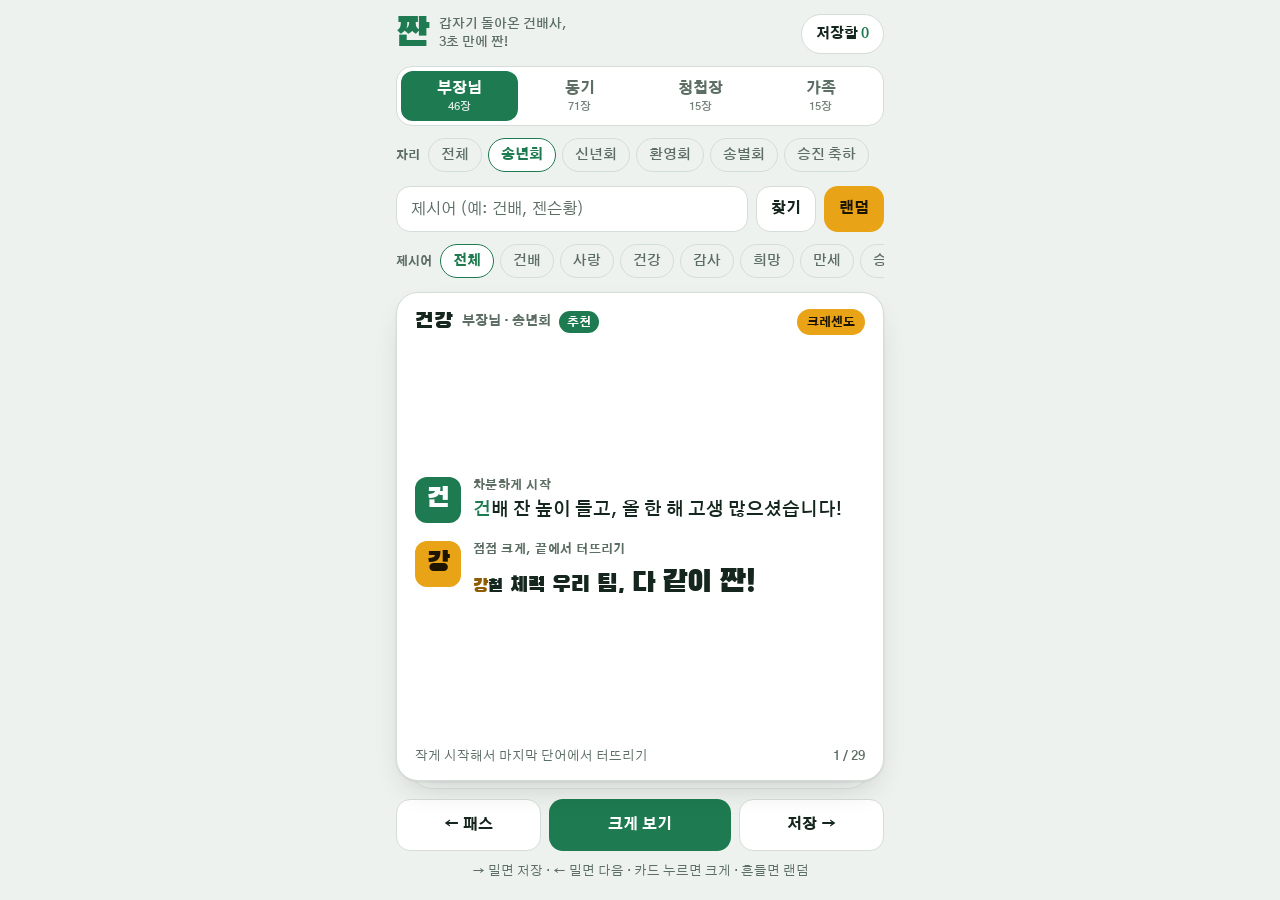
==== commit 78a1b7d1: "짠 앱에 3행시 지원과 젠슨황 3행시 8개 추가 - CSV에 3행 칸 추가, 세 글자 제시어는 세 줄 카드로 표시 - build.py가 2글자·3글자 제시어의 첫 글자 규칙을 함께" ====
--- a/zzan/app/index.html
+++ b/zzan/app/index.html
@@ -157,6 +157,8 @@
 .line.two .txt p { font-family: var(--f-display); font-weight: 400; font-size: 23px; line-height: 1.35; }
 .init { font-style: normal; color: var(--bottle); }
 .line.two .init { color: var(--foam-text); }
+.lines.three { gap: 12px; }
+.lines.three .line.two .txt p { font-size: 21px; }
 .beats { display: inline-flex; flex-wrap: wrap; gap: 4px 6px; }
 .beat { display: inline-flex; flex-direction: column; align-items: center; }
 .beat::before { content: "●"; font-size: .36em; line-height: 1; margin-bottom: .3em; color: var(--foam-text); }
@@ -255,7 +257,7 @@
   <div class="chips" id="occasions" aria-label="어떤 자리인가요?"></div>
 
   <form class="find" id="findForm" autocomplete="off">
-    <input id="kw" type="search" maxlength="6" placeholder="제시어 (예: 건배)" aria-label="제시어">
+    <input id="kw" type="search" maxlength="6" placeholder="제시어 (예: 건배, 젠슨황)" aria-label="제시어">
     <button type="submit" class="btn">찾기</button>
     <button type="button" class="btn btn-foam" id="randomBtn">랜덤</button>
   </form>
@@ -438,16 +440,29 @@
 {"k": "응원", "t": "동기", "l1": "응원한다, 어디서든 잘할 거다,", "l2": "원!·하!·는!·대!·로!·가!·자!·짠!", "c": "짠!", "s": "스타카토", "o": ["송별회"]},
 {"k": "송별", "t": "동기", "l1": "송별회라고 울지 않기로 했다…", "l2": "별일 없어도 자주 보자, 짠!", "c": "짠!", "s": "훅&드롭", "o": ["송별회"], "r": 1},
 {"k": "축하", "t": "부장님", "l1": "축하드립니다, 진심으로!", "l2": "하시는 일마다 잘되시길, 짠!", "c": "짠!", "s": "콜&리스폰스", "o": ["승진 축하"], "r": 1},
-{"k": "영전", "t": "부장님", "l1": "영전을 진심으로 축하드립니다,", "l2": "전보다 더 빛나실 겁니다, 다 같이 짠!", "c": "짠!", "s": "크레센도", "o": ["승진 축하"]}
+{"k": "영전", "t": "부장님", "l1": "영전을 진심으로 축하드립니다,", "l2": "전보다 더 빛나실 겁니다, 다 같이 짠!", "c": "짠!", "s": "크레센도", "o": ["승진 축하"]},
+{"k": "젠슨황", "t": "부장님", "l1": "젠틀하게 한 잔 올리겠습니다,", "l2": "슨배님들 덕분에 든든했던 올 한 해,", "c": "짠!", "s": "크레센도", "l3": "황금 같은 내년을 위하여, 짠!", "o": ["송년회"]},
+{"k": "젠슨황", "t": "부장님", "l1": "젠슨 황도 치맥 앞에서는 잔을 들었습니다!", "l2": "슨(Soon), 곧 우리 팀 차례입니다!", "c": "짠!", "s": "콜&리스폰스", "l3": "황금기를 위하여, 다 같이 짠!"},
+{"k": "젠슨황", "t": "부장님", "l1": "젠슨 황으로 삼행시를 준비했습니다…", "l2": "슨… 으로 시작하는 말이 없더라고요,", "c": "짠!", "s": "훅&드롭", "l3": "황급히 마무리하겠습니다, 짠!"},
+{"k": "젠슨황", "t": "부장님", "l1": "젠가처럼 한 층 한 층 쌓아 온 우리 팀,", "l2": "슨… 스은근히 여기까지 올라왔습니다,", "c": "짠!", "s": "크레센도", "l3": "황소처럼 더 높이 갑시다, 짠!"},
+{"k": "젠슨황", "t": "동기", "l1": "젠장, 그때 엔비디아 살걸…", "l2": "슨(Soon) 오른다 믿고 버틴 내 계좌,", "c": "짠!", "s": "훅&드롭", "l3": "황당하지만 일단 마시자, 짠!"},
+{"k": "젠슨황", "t": "동기", "l1": "젠슨 황 주식은 못 샀어도,", "l2": "슨배님 카드는 오늘 긁는다,", "c": "짠!", "s": "스타카토", "l3": "황!·금!·같!·은!·오!·늘!·짠!"},
+{"k": "젠슨황", "t": "동기", "l1": "젠슨 황처럼 가죽 재킷 입고 출근하면…", "l2": "슨… 스은근히 다들 쳐다보겠지,", "c": "짠!", "s": "훅&드롭", "l3": "황당한 상상은 접고, 짠!"},
+{"k": "젠슨황", "t": "동기", "l1": "젠슨 황으로 삼행시 해 본다…", "l2": "슨… 으로 시작하는 말이 없네,", "c": "짠!", "s": "훅&드롭", "l3": "황당하지? 나도 그래, 짠!"}
 ]/*PRESETS:END*/;
 
 const TARGETS = ['부장님', '동기', '청첩장', '가족'];
 const SKILL = {
-  '스타카토':   { r1: '나',            r2: '●마다 끊어서 다 같이',     tip: '●마다 딱! 딱! 끊어서 외치기' },
-  '크레센도':   { r1: '차분하게 시작',  r2: '점점 크게, 끝에서 터뜨리기', tip: '작게 시작해서 마지막 단어에서 터뜨리기' },
-  '콜&리스폰스': { r1: '선창 · 나',      r2: '후창 · 다 같이',           tip: '내가 1행을 외치면 다 같이 2행으로 받기' },
-  '훅&드롭':    { r1: '훅 · 진지하게',  r2: '드롭 · 한 박자 쉬고 반전',  tip: '1행은 진지하게, 한 박자 쉬고 2행에서 반전' },
+  // r1: 첫 줄, rm: 가운데 줄(3행시일 때만), r2: 마지막 줄
+  '스타카토':   { r1: '나',            rm: '나',                r2: '●마다 끊어서 다 같이',     tip: '●마다 딱! 딱! 끊어서 외치기' },
+  '크레센도':   { r1: '차분하게 시작',  rm: '조금 더 크게',       r2: '점점 크게, 끝에서 터뜨리기', tip: '작게 시작해서 마지막 단어에서 터뜨리기' },
+  '콜&리스폰스': { r1: '선창 · 나',      rm: '선창 · 나',          r2: '후창 · 다 같이',           tip: '내가 앞줄을 외치면 다 같이 마지막 줄로 받기' },
+  '훅&드롭':    { r1: '훅 · 진지하게',  rm: '훅 · 계속 진지하게',  r2: '드롭 · 한 박자 쉬고 반전',  tip: '앞줄은 진지하게, 한 박자 쉬고 마지막 줄에서 반전' },
 };
+const NO_SKILL = { r1: '', rm: '', r2: '', tip: '' };
+// 2행시는 두 줄, 3행시는 세 줄. 마지막 줄이 다 같이 외치는 줄
+const linesOf = (d) => (d.l3 ? [d.l1, d.l2, d.l3] : [d.l1, d.l2]);
+const roleOf = (sk, i, n) => (i === 0 ? sk.r1 : i === n - 1 ? sk.r2 : sk.rm);
 
 const $ = (s) => document.querySelector(s);
 const esc = (s) => String(s).replace(/[&<>"']/g, (c) => ({ '&': '&amp;', '<': '&lt;', '>': '&gt;', '"': '&quot;', "'": '&#39;' }[c]));
@@ -552,23 +567,25 @@
 
 const initWrap = (text) => `<em class="init">${esc(text.charAt(0))}</em>${esc(text.slice(1))}`;
 
-function line2HTML(d) {
-  if (d.s === '스타카토' && d.l2.includes('·')) {
-    return `<span class="beats">${d.l2.split('·').map((b, i) =>
+function lastLineHTML(d) {
+  const text = linesOf(d).pop();
+  if (d.s === '스타카토' && text.includes('·')) {
+    return `<span class="beats">${text.split('·').map((b, i) =>
       `<span class="beat"><span>${i === 0 ? initWrap(b) : esc(b)}</span></span>`).join('')}</span>`;
   }
   if (d.s === '크레센도') {
-    const w = d.l2.split(' ');
+    const w = text.split(' ');
     return w.map((x, i) => {
       const size = (0.8 + 0.6 * i / Math.max(1, w.length - 1)).toFixed(2);
       return `<span class="cw" style="font-size:${size}em">${i === 0 ? initWrap(x) : esc(x)}</span>`;
     }).join(' ');
   }
-  return initWrap(d.l2);
+  return initWrap(text);
 }
 
 function cardHTML(d) {
-  const sk = SKILL[d.s] || { r1: '', r2: '', tip: '' };
+  const sk = SKILL[d.s] || NO_SKILL;
+  const ls = linesOf(d);
   return `
     <div class="card-head">
       <span class="kw">${esc(d.k)}</span>
@@ -577,11 +594,12 @@
       ${d.m ? `<span class="meme">밈 · ${esc(d.m)}</span>` : ''}
       <span class="skill">${esc(d.s)}</span>
     </div>
-    <ol class="lines">
-      <li class="line"><span class="syl" aria-hidden="true">${esc(d.k.charAt(0))}</span>
-        <div class="txt"><span class="role">${esc(sk.r1)}</span><p>${initWrap(d.l1)}</p></div></li>
-      <li class="line two"><span class="syl" aria-hidden="true">${esc(d.k.charAt(1))}</span>
-        <div class="txt"><span class="role">${esc(sk.r2)}</span><p>${line2HTML(d)}</p></div></li>
+    <ol class="lines${ls.length > 2 ? ' three' : ''}">${ls.map((text, i) => {
+      const last = i === ls.length - 1;
+      return `
+      <li class="line${last ? ' two' : ''}"><span class="syl" aria-hidden="true">${esc(d.k.charAt(i))}</span>
+        <div class="txt"><span class="role">${esc(roleOf(sk, i, ls.length))}</span><p>${last ? lastLineHTML(d) : initWrap(text)}</p></div></li>`;
+    }).join('')}
     </ol>
     <div class="card-foot"><span class="tip">${esc(sk.tip)}</span><span class="count">${pos + 1} / ${order.length}</span></div>
     <span class="stamp stamp-save" aria-hidden="true">저장</span>
@@ -594,7 +612,7 @@
   card.style.transform = '';
   if (!d) { card.innerHTML = '<p class="empty">건배사가 없어요.</p>'; return; }
   card.innerHTML = cardHTML(d);
-  card.setAttribute('aria-label', `${d.k}, ${d.t}, ${d.s}. ${d.l1} ${d.l2.split('·').join(' ')}`);
+  card.setAttribute('aria-label', `${d.k}, ${d.t}, ${d.s}. ${linesOf(d).join(' ').split('·').join(' ')}`);
   if (enter && !reduceMotion) { card.classList.remove('enter'); void card.offsetWidth; card.classList.add('enter'); }
 }
 
@@ -757,11 +775,13 @@
 }
 function openBig(d) {
   if (!d) return;
-  const sk = SKILL[d.s] || { r1: '', r2: '' };
+  const sk = SKILL[d.s] || NO_SKILL;
+  const ls = linesOf(d);
   $('#stageMeta').textContent = `${d.k} · ${d.t} · ${d.s}${d.m ? ' · 밈' : ''}`;
-  $('#stageInner').innerHTML = `
-    <span class="s-role">${esc(sk.r1)}</span><p class="s1">${initWrap(d.l1)}</p>
-    <span class="s-role">${esc(sk.r2)}</span><p class="s2">${line2HTML(d)}</p>`;
+  $('#stageInner').innerHTML = ls.map((text, i) => {
+    const last = i === ls.length - 1;
+    return `<span class="s-role">${esc(roleOf(sk, i, ls.length))}</span><p class="${last ? 's2' : 's1'}">${last ? lastLineHTML(d) : initWrap(text)}</p>`;
+  }).join('');
   $('#stage').hidden = false;
   document.body.classList.add('noscroll');
   fitStage();
@@ -822,7 +842,7 @@
     ? list.map((d) => `
       <li class="saved-item">
         <div class="saved-meta"><b>${esc(d.k)}</b><span>${esc(d.t)} · ${esc(d.s)}${d.m ? ` · 밈 ${esc(d.m)}` : ''}${memeExpired(d) ? ' (지난 밈)' : ''}</span></div>
-        <p>${esc(d.l1)}<br>${esc(d.l2)}</p>
+        <p>${linesOf(d).map(esc).join('<br>')}</p>
         <div class="saved-actions">
           <button type="button" class="btn btn-bottle" data-big="${esc(idOf(d))}">크게 보기</button>
           <button type="button" class="btn" data-del="${esc(idOf(d))}">삭제</button>
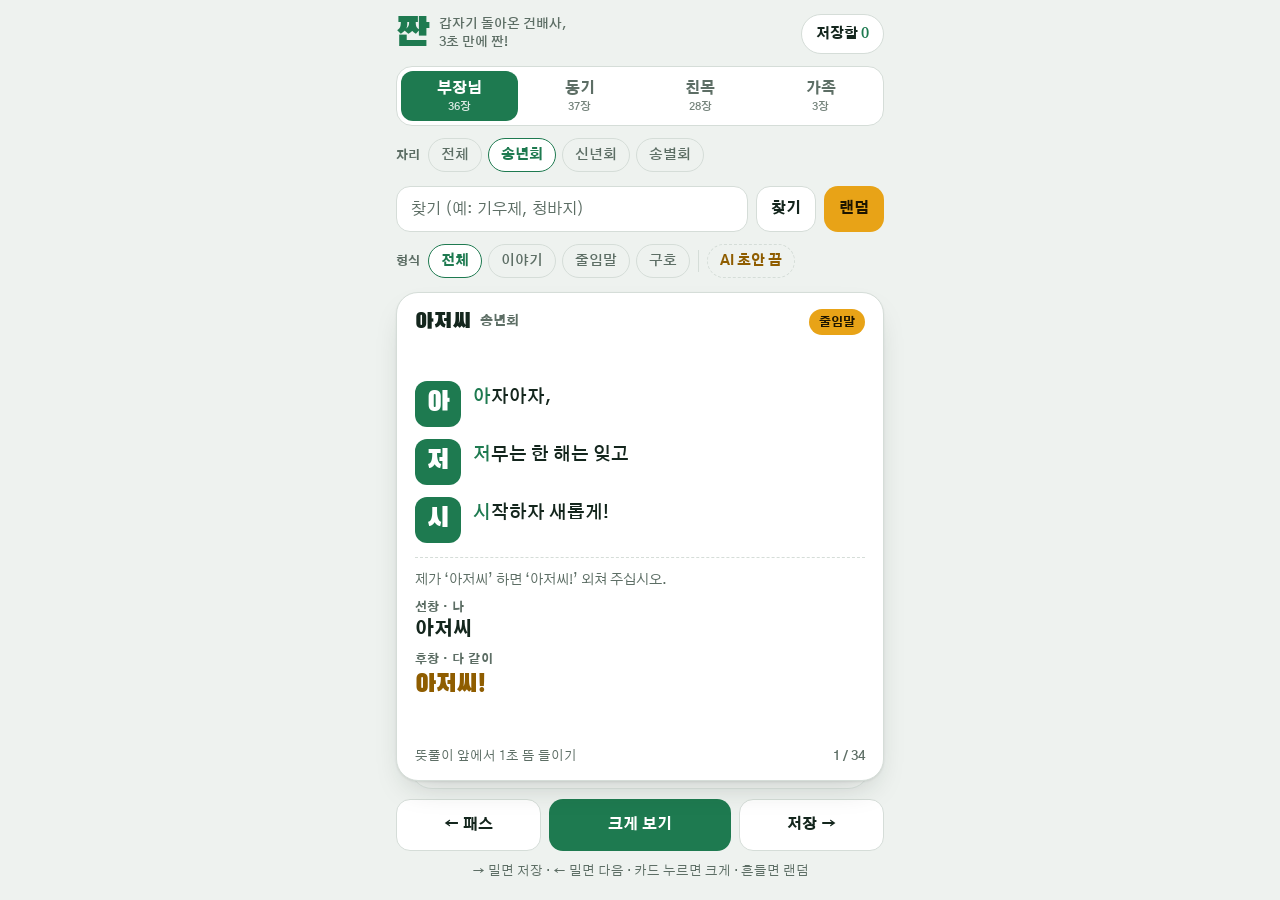
==== commit a6106c28: "짠 앱을 건배사 노트 중심으로 다시 구성 - 직접 모은 노트(이야기·줄임말·구호) 46장을 cards-notes.csv로 옮기고 가장 먼저 보여 줌 - 카드 형식을 넓힘: 앞 멘트" ====
--- a/zzan/app/index.html
+++ b/zzan/app/index.html
@@ -23,6 +23,7 @@
   --foam-ink: #1d1500;
   --foam-text: #8f5d00;
   --pass: #7f8a84;
+  --warn: #b3261e;
   --scrim: rgba(10, 20, 15, .45);
   --shadow: 0 1px 2px rgba(20, 38, 29, .08), 0 14px 32px -14px rgba(20, 38, 29, .28);
   --stage-bg: #000000;    /* 크게 보기: 테마와 상관없이 고대비 */
@@ -36,7 +37,7 @@
   :root:not([data-theme="light"]) {
     --bg: #0f1f18; --surface: #172d23; --ink: #e8f2ec; --muted: #9db3a7; --line: #2a463b;
     --bottle: #4cc28a; --bottle-ink: #08170f; --foam: #f5b83d; --foam-ink: #1d1500; --foam-text: #f5b83d;
-    --pass: #8a9c93; --scrim: rgba(0, 0, 0, .6);
+    --pass: #8a9c93; --warn: #ffb4a9; --scrim: rgba(0, 0, 0, .6);
     --shadow: 0 1px 2px rgba(0, 0, 0, .3), 0 14px 32px -14px rgba(0, 0, 0, .7);
     color-scheme: dark;
   }
@@ -44,7 +45,7 @@
 :root[data-theme="dark"] {
   --bg: #0f1f18; --surface: #172d23; --ink: #e8f2ec; --muted: #9db3a7; --line: #2a463b;
   --bottle: #4cc28a; --bottle-ink: #08170f; --foam: #f5b83d; --foam-ink: #1d1500; --foam-text: #f5b83d;
-  --pass: #8a9c93; --scrim: rgba(0, 0, 0, .6);
+  --pass: #8a9c93; --warn: #ffb4a9; --scrim: rgba(0, 0, 0, .6);
   --shadow: 0 1px 2px rgba(0, 0, 0, .3), 0 14px 32px -14px rgba(0, 0, 0, .7);
   color-scheme: dark;
 }
@@ -83,7 +84,7 @@
 
 /* 대상 고르기 */
 .targets {
-  display: grid; grid-template-columns: repeat(4, 1fr); gap: 4px; padding: 4px;
+  display: grid; grid-template-columns: repeat(var(--tabs, 5), 1fr); gap: 4px; padding: 4px;
   background: var(--surface); border: 1px solid var(--line); border-radius: 16px;
 }
 .targets button {
@@ -229,12 +230,43 @@
 .toast.show { opacity: 1; transform: translate(-50%, 0); }
 .stage:not([hidden]) ~ .toast { bottom: calc(56px + env(safe-area-inset-bottom, 0px)); }
 
+/* 카드 본문: 앞 멘트 → 행 → 구호 */
+.body { flex: 1; min-width: 0; display: flex; flex-direction: column; justify-content: center; gap: 14px; }
+.body .lines { flex: none; }
+.intro { margin: 0; font-size: 16.5px; font-weight: 600; line-height: 1.6; word-break: keep-all; overflow-wrap: anywhere; }
+.dir { color: var(--muted); font-weight: 400; font-size: .88em; }
+.line { grid-template-columns: auto minmax(0, 1fr); }
+.line.bare { grid-template-columns: minmax(0, 1fr); }
+.syl { width: auto; min-width: 46px; padding: 0 6px; white-space: nowrap; }
+.syl.wide { font-size: 19px; padding: 0 10px; }
+.cr { display: flex; flex-direction: column; gap: 8px; padding-top: 12px; border-top: 1px dashed var(--line); }
+.cue { margin: 0; font-size: 14px; color: var(--muted); word-break: keep-all; }
+.cr-row { display: flex; flex-direction: column; gap: 1px; }
+.cr-tag { font-size: 11.5px; font-weight: 800; letter-spacing: .04em; color: var(--muted); }
+.cr-call { margin: 0; font-size: 19px; font-weight: 800; line-height: 1.35; word-break: keep-all; }
+.cr-resp { margin: 0; font-family: var(--f-display); font-size: 25px; line-height: 1.3; color: var(--foam-text); word-break: keep-all; }
+.cr-resp .init { color: var(--ink); }
+.after { margin: 0; font-size: 13px; color: var(--muted); word-break: keep-all; }
+.who { min-width: 0; }
+.time.over { color: var(--warn); font-weight: 800; }
+.card.dense .body { gap: 10px; }
+.card.dense .intro { font-size: 15px; line-height: 1.5; }
+.card.dense .lines { gap: 8px; }
+.card.dense .txt p { font-size: 16px; }
+.card.dense .syl { min-width: 36px; height: 36px; line-height: 36px; font-size: 21px; border-radius: 10px; }
+.card.dense .cr { gap: 6px; padding-top: 10px; }
+.card.dense .cr-call { font-size: 17px; }
+.card.dense .cr-resp { font-size: 22px; }
+.stage .dir { color: var(--stage-dim); font-size: .8em; }
+.stage-body.scroll { overflow-y: auto; justify-content: flex-start; }
+
 /* 세로가 짧은 폰: 버튼까지 한 화면에 들어오게 줄임 */
 @media (max-height: 720px) {
   .app { gap: 9px; padding-block: 10px 12px; }
   .deck { min-height: 250px; }
   .card { gap: 10px; padding: 14px 16px 12px; }
   .lines { gap: 12px; }
+  .body { gap: 10px; }
   .howto { display: none; }
 }
 
@@ -257,11 +289,11 @@
   <div class="chips" id="occasions" aria-label="어떤 자리인가요?"></div>
 
   <form class="find" id="findForm" autocomplete="off">
-    <input id="kw" type="search" maxlength="6" placeholder="제시어 (예: 건배, 젠슨황)" aria-label="제시어">
+    <input id="kw" type="search" maxlength="12" placeholder="찾기 (예: 기우제, 청바지)" aria-label="건배사 찾기">
     <button type="submit" class="btn">찾기</button>
     <button type="button" class="btn btn-foam" id="randomBtn">랜덤</button>
   </form>
-  <div class="chips" id="chips" aria-label="제시어 목록"></div>
+  <div class="chips" id="chips" aria-label="건배사 형식"></div>
   <p class="note" id="note" hidden></p>
 
   <section class="deck" aria-label="건배사 카드">
@@ -300,169 +332,224 @@
 <div class="toast" id="toast" role="status" aria-live="polite"></div>
 
 <script>
-// 건배사 데이터: zzan/presets-draft.csv에서 자동으로 채움. 직접 고치지 말고 CSV를 고친 뒤 python3 zzan/build.py 실행.
+// 건배사 데이터: zzan/build.py가 CSV에서 자동으로 채움. 직접 고치지 말고 CSV를 고친 뒤 python3 zzan/build.py 실행.
 const DATA = /*PRESETS:START*/[
-{"k": "건배", "t": "부장님", "l1": "건강하신 부장님 덕분에 올 한 해 든든했습니다,", "l2": "배운 대로 내년엔 더 잘하겠습니다, 다 같이 짠!", "c": "짠!", "s": "크레센도", "o": ["송년회"]},
-{"k": "건배", "t": "동기", "l1": "건물주는 못 돼도,", "l2": "배!·짱!·하!·나!·는!·최!·강!", "c": "최강!", "s": "스타카토"},
-{"k": "건배", "t": "청첩장", "l1": "건강하게, 행복하게 오래오래 살아라!", "l2": "배 아플 만큼 부럽게 잘 살아라, 짠!", "c": "잘 살아라!", "s": "콜&리스폰스"},
-{"k": "건배", "t": "가족", "l1": "건강하게 모인 우리 가족,", "l2": "배부르게 웃으며 오래오래 함께, 짠!", "c": "짠!", "s": "콜&리스폰스"},
-{"k": "사랑", "t": "부장님", "l1": "사랑받는 팀에는 늘 좋은 리더가 있습니다,", "l2": "랑데부 약속! 내년 이 자리, 더 큰 성과로 짠!", "c": "짠!", "s": "크레센도", "o": ["송년회"]},
-{"k": "사랑", "t": "동기", "l1": "사는 게 힘들어도 우리 우정은 영원하다…", "l2": "랑께! 그러니까 오늘은 니가 쏘랑께, 짠!", "c": "쏘랑께!", "s": "훅&드롭"},
-{"k": "사랑", "t": "청첩장", "l1": "사랑으로 만난 두 사람!", "l2": "랑데부 평생 계약 체결! 짠!", "c": "평생 계약!", "s": "콜&리스폰스"},
-{"k": "사랑", "t": "가족", "l1": "사랑하는 우리 가족, 오늘처럼 웃는 날만!", "l2": "랑께~ 오래오래 건강하랑께, 짠!", "c": "짠!", "s": "콜&리스폰스"},
-{"k": "행복", "t": "부장님", "l1": "행복한 일터, 우리가 만듭니다!", "l2": "복 받은 우리 팀, 다 같이 짠!", "c": "짠!", "s": "콜&리스폰스", "r": 1},
-{"k": "행복", "t": "동기", "l1": "행운까진 안 바란다,", "l2": "복!·권!·당!·첨!·딱!·한!·번!", "c": "딱 한 번!", "s": "스타카토"},
-{"k": "행복", "t": "청첩장", "l1": "행복하게 잘 살아라, 우리 신랑 신부!", "l2": "복은 두 배로, 다툼은 반으로, 짠!", "c": "짠!", "s": "콜&리스폰스", "r": 1},
-{"k": "행복", "t": "가족", "l1": "행복이 별건가요, 이렇게 모이면 행복이지!", "l2": "복 많이 받으시고 늘 건강하세요, 짠!", "c": "짠!", "s": "콜&리스폰스", "o": ["명절"], "r": 1},
-{"k": "건강", "t": "부장님", "l1": "건배 잔 높이 들고, 올 한 해 고생 많으셨습니다!", "l2": "강철 체력 우리 팀, 다 같이 짠!", "c": "짠!", "s": "크레센도", "o": ["송년회"], "r": 1},
-{"k": "건강", "t": "동기", "l1": "건강 생각해서 오늘은 딱 한 잔만…", "l2": "강제는 아닌데, 원샷!", "c": "원샷!", "s": "훅&드롭", "r": 1},
-{"k": "건강", "t": "청첩장", "l1": "건강하게 오래오래 서로 아껴 주길!", "l2": "강물처럼 잔잔하게, 평생 짠!", "c": "평생 짠!", "s": "콜&리스폰스"},
-{"k": "건강", "t": "가족", "l1": "건강이 최고! 우리 어머니 아버지!", "l2": "강건하게 백 세까지, 다 같이 짠!", "c": "짠!", "s": "콜&리스폰스", "o": ["생신"], "r": 1},
-{"k": "성공", "t": "부장님", "l1": "성과는 부장님 리더십으로,", "l2": "공은 우리 모두에게, 다 같이 짠!", "c": "짠!", "s": "콜&리스폰스", "r": 1},
-{"k": "성공", "t": "동기", "l1": "성과급 들어오면 내가 쏜다!", "l2": "공약은 공약일 뿐, 짠!", "c": "짠!", "s": "훅&드롭"},
-{"k": "성공", "t": "청첩장", "l1": "성혼을 진심으로 축하합니다!", "l2": "공식 품절 인증, 이제 반품 불가! 짠!", "c": "반품 불가!", "s": "훅&드롭", "r": 1},
-{"k": "성공", "t": "가족", "l1": "성실하게 살아온 우리 가족,", "l2": "공든 탑은 안 무너진다, 다 같이 짠!", "c": "짠!", "s": "크레센도"},
-{"k": "우리", "t": "부장님", "l1": "우리는 하나다!", "l2": "리더와 함께 끝까지 간다, 짠!", "c": "끝까지 간다!", "s": "콜&리스폰스"},
-{"k": "우리", "t": "동기", "l1": "우리 우정 영원하자, 진심으로…", "l2": "리필은 니가 해, 짠!", "c": "짠!", "s": "훅&드롭"},
-{"k": "우리", "t": "청첩장", "l1": "우리 친구 결혼한다!", "l2": "리액션은 크게, 축하는 진하게, 짠!", "c": "축하해!", "s": "콜&리스폰스"},
-{"k": "우리", "t": "가족", "l1": "우리 가족 다 모였네!", "l2": "리모컨은 아버지께, 행복은 모두에게, 짠!", "c": "짠!", "s": "콜&리스폰스", "o": ["명절"]},
-{"k": "오늘", "t": "부장님", "l1": "오늘 이 자리 만들어 주셔서 감사합니다,", "l2": "늘 지금처럼 함께 갑시다, 짠!", "c": "짠!", "s": "크레센도"},
-{"k": "오늘", "t": "동기", "l1": "오늘 야근 없이 퇴근한 우리,", "l2": "늘!·이!·렇!·게!·칼!·퇴!·짠!", "c": "칼퇴 짠!", "s": "스타카토"},
-{"k": "오늘", "t": "청첩장", "l1": "오늘의 주인공, 예비 신랑 신부!", "l2": "늘 행복해라, 오늘 밥값도 부탁해! 짠!", "c": "짠!", "s": "훅&드롭"},
-{"k": "오늘", "t": "가족", "l1": "오늘처럼만 웃으며 살아요!", "l2": "늘 건강하고 늘 화목하게, 짠!", "c": "짠!", "s": "콜&리스폰스", "r": 1},
-{"k": "최고", "t": "부장님", "l1": "최고의 팀은?", "l2": "고민할 것 없이 우리 팀! 짠!", "c": "우리 팀!", "s": "콜&리스폰스", "r": 1},
-{"k": "최고", "t": "동기", "l1": "최대한 즐기자, 오늘만큼은,", "l2": "고!·민!·은!·내!·일!·로!·짠!", "c": "짠!", "s": "스타카토"},
-{"k": "최고", "t": "청첩장", "l1": "최고의 짝을 만난 걸 축하해!", "l2": "고생 끝, 행복 시작! 짠!", "c": "행복 시작!", "s": "콜&리스폰스", "r": 1},
-{"k": "최고", "t": "가족", "l1": "최고의 보물은 우리 가족,", "l2": "고맙고 사랑합니다, 다 같이 짠!", "c": "짠!", "s": "크레센도", "r": 1},
-{"k": "감사", "t": "부장님", "l1": "감사한 마음을 이 잔에 가득 담아,", "l2": "사기 충천! 내년에도 함께 갑시다, 짠!", "c": "짠!", "s": "크레센도", "o": ["송년회"], "r": 1},
-{"k": "감사", "t": "동기", "l1": "감사합니다, 오늘 술값 내 주실 분…", "l2": "사다리 타기로 정하자! 짠!", "c": "짠!", "s": "훅&드롭"},
-{"k": "감사", "t": "청첩장", "l1": "감동적인 두 사람의 만남에,", "l2": "사랑 가득, 축복 가득! 짠!", "c": "짠!", "s": "콜&리스폰스"},
-{"k": "감사", "t": "가족", "l1": "감사합니다, 낳아 주시고 길러 주셔서,", "l2": "사랑합니다, 오래오래 건강하세요! 짠!", "c": "짠!", "s": "콜&리스폰스", "o": ["생신"]},
-{"k": "행운", "t": "부장님", "l1": "행운은 준비된 팀에게 온다!", "l2": "운도 실력, 우리 팀 짠!", "c": "운도 실력!", "s": "콜&리스폰스"},
-{"k": "행운", "t": "동기", "l1": "행운의 여신님, 이번엔 제발,", "l2": "운!·빨!·로!·연!·봉!·대!·박!", "c": "대박!", "s": "스타카토"},
-{"k": "행운", "t": "청첩장", "l1": "행운아는 바로 너, 이런 짝을 만났으니!", "l2": "운은 다 썼으니 이제부턴 노력이다! 짠!", "c": "짠!", "s": "훅&드롭"},
-{"k": "행운", "t": "가족", "l1": "행운이 가득한 우리 집,", "l2": "운수대통, 만사형통! 짠!", "c": "만사형통!", "s": "크레센도", "o": ["명절"]},
-{"k": "희망", "t": "부장님", "l1": "희망찬 내년을 위하여!", "l2": "망설임 없이 함께 갑시다, 짠!", "c": "짠!", "s": "크레센도", "o": ["송년회"]},
-{"k": "희망", "t": "동기", "l1": "희한하게 너희랑 마시면 술이 달다,", "l2": "망가져도 괜찮아, 짠!", "c": "짠!", "s": "훅&드롭"},
-{"k": "희망", "t": "청첩장", "l1": "희로애락 함께할 두 사람!", "l2": "망원경으로 봐도 둘만 보인다, 짠!", "c": "짠!", "s": "콜&리스폰스"},
-{"k": "희망", "t": "가족", "l1": "희망은 우리 아이들,", "l2": "망아지처럼 튼튼하게 자라라, 짠!", "c": "짠!", "s": "콜&리스폰스"},
-{"k": "대박", "t": "부장님", "l1": "대한민국 최고의 팀!", "l2": "박수 한 번 크게, 짠!", "c": "짠!", "s": "콜&리스폰스"},
-{"k": "대박", "t": "동기", "l1": "대충 살아도 우정만큼은 진심,", "l2": "박!·자!·맞!·춰!·원!·샷!", "c": "원샷!", "s": "스타카토"},
-{"k": "대박", "t": "청첩장", "l1": "대박! 진짜 결혼하는구나!", "l2": "박수는 크게, 축의금은 조금만! 짠!", "c": "짠!", "s": "훅&드롭"},
-{"k": "대박", "t": "가족", "l1": "대대손손 건강하고 화목하게,", "l2": "박장대소 웃음꽃 피는 우리 가족, 짠!", "c": "짠!", "s": "크레센도"},
-{"k": "만세", "t": "부장님", "l1": "만나서 든든했던 올 한 해,", "l2": "세상에서 제일 멋진 우리 팀! 짠!", "c": "우리 팀!", "s": "크레센도", "o": ["송년회"]},
-{"k": "만세", "t": "동기", "l1": "만약에 로또 되면…", "l2": "세 명까지는 쏜다! 짠!", "c": "짠!", "s": "훅&드롭"},
-{"k": "만세", "t": "청첩장", "l1": "만만세! 우리 신랑 신부!", "l2": "세상 모든 축복이 너희에게! 짠!", "c": "짠!", "s": "콜&리스폰스"},
-{"k": "만세", "t": "가족", "l1": "만수무강하세요, 우리 어머니 아버지!", "l2": "세월은 거꾸로, 백 세까지 짠!", "c": "짠!", "s": "콜&리스폰스", "o": ["생신"]},
-{"k": "승리", "t": "부장님", "l1": "승리를 향해 달려온 올 한 해,", "l2": "리그 1위는 우리 팀! 짠!", "c": "1위!", "s": "크레센도", "o": ["송년회"]},
-{"k": "승리", "t": "동기", "l1": "승질 나는 한 주였지만,", "l2": "리!·셋!·하!·고!·다!·시!·짠!", "c": "리셋!", "s": "스타카토"},
-{"k": "발전", "t": "부장님", "l1": "발로 뛴 만큼 성과가 났습니다,", "l2": "전진 또 전진, 우리 팀 짠!", "c": "전진!", "s": "크레센도"},
-{"k": "발전", "t": "동기", "l1": "발전하는 회사, 성장하는 나…", "l2": "전부 다 거짓말, 짠!", "c": "짠!", "s": "훅&드롭"},
-{"k": "성장", "t": "부장님", "l1": "성장하는 우리 회사!", "l2": "장밋빛 내일을 위하여, 짠!", "c": "짠!", "s": "콜&리스폰스", "o": ["신년회"]},
-{"k": "성장", "t": "동기", "l1": "성장통이 심했던 올 한 해,", "l2": "장!·하!·다!·우!·리!·짠!", "c": "장하다!", "s": "스타카토", "o": ["송년회"]},
-{"k": "성장", "t": "가족", "l1": "성큼성큼 자라는 우리 아이들,", "l2": "장하다 우리 강아지들, 다 같이 짠!", "c": "짠!", "s": "크레센도"},
-{"k": "도전", "t": "부장님", "l1": "도전하는 팀에게 한계는 없습니다,", "l2": "전성기는 지금부터, 짠!", "c": "짠!", "s": "크레센도", "o": ["신년회"], "r": 1},
-{"k": "도전", "t": "동기", "l1": "도전! 올해는 꼭 다이어트 성공한다…", "l2": "전부 내일부터, 짠!", "c": "짠!", "s": "훅&드롭", "o": ["신년회"], "r": 1},
-{"k": "도전", "t": "청첩장", "l1": "도전! 평생 한 사람만 사랑하기!", "l2": "전설이 되어라, 짠!", "c": "짠!", "s": "콜&리스폰스"},
-{"k": "열정", "t": "부장님", "l1": "열정 하면?", "l2": "정답은 우리 팀! 짠!", "c": "우리 팀!", "s": "콜&리스폰스"},
-{"k": "열정", "t": "동기", "l1": "열 받는 일 많았지만,", "l2": "정!·으!·로!·버!·틴!·다!·짠!", "c": "짠!", "s": "스타카토"},
-{"k": "목표", "t": "부장님", "l1": "목표를 향해 달려온 우리,", "l2": "표창장은 우리 팀 차지! 짠!", "c": "짠!", "s": "크레센도", "o": ["송년회"]},
-{"k": "목표", "t": "동기", "l1": "목표는 이번 달 저축 100만 원…", "l2": "표류 중인 통장, 일단 짠!", "c": "짠!", "s": "훅&드롭"},
-{"k": "화합", "t": "부장님", "l1": "화합하면?", "l2": "합심! 우리는 한 팀! 짠!", "c": "한 팀!", "s": "콜&리스폰스"},
-{"k": "화합", "t": "동기", "l1": "화나는 일은 오늘 다 털고,", "l2": "합!·체!·해!·서!·원!·샷!", "c": "원샷!", "s": "스타카토"},
-{"k": "화합", "t": "가족", "l1": "화목한 우리 집, 웃음이 넘치네!", "l2": "합심해서 오래오래 행복하자, 짠!", "c": "짠!", "s": "콜&리스폰스"},
-{"k": "소통", "t": "부장님", "l1": "소통이 잘 되는 우리 팀, 올해 정말 즐거웠습니다,", "l2": "통 크게 내년도 대박 납시다, 짠!", "c": "짠!", "s": "크레센도", "o": ["송년회"]},
-{"k": "소통", "t": "동기", "l1": "소통 잘하는 동기들아, 하나만 묻자…", "l2": "통장 잔고 괜찮냐? 짠!", "c": "짠!", "s": "훅&드롭"},
-{"k": "소통", "t": "청첩장", "l1": "소중한 두 사람의 새 출발!", "l2": "통하는 마음으로 평생 함께! 짠!", "c": "짠!", "s": "콜&리스폰스"},
-{"k": "승진", "t": "부장님", "l1": "승진 축하드립니다! 앞으로도 잘 부탁드립니다,", "l2": "진심을 담아, 다 같이 짠!", "c": "짠!", "s": "콜&리스폰스", "o": ["승진 축하"], "r": 1},
-{"k": "승진", "t": "동기", "l1": "승진한 내 동기, 진심으로 축하한다…", "l2": "진짜 축하는 오늘 니 카드로! 짠!", "c": "짠!", "s": "훅&드롭", "o": ["승진 축하"], "r": 1},
-{"k": "연봉", "t": "동기", "l1": "연차 쓰고 놀러 갈 생각만 하지 말고,", "l2": "봉!·인!·해!·제!·원!·샷!", "c": "봉인해제!", "s": "스타카토"},
-{"k": "연봉", "t": "동기", "l1": "연봉 협상 결과 발표하겠습니다…", "l2": "봉투는 얇아도 술잔은 두껍게! 짠!", "c": "짠!", "s": "훅&드롭"},
-{"k": "월급", "t": "동기", "l1": "월급날이 왔다! 통장에 들어오자마자…", "l2": "급속 탈출, 카드값으로! 짠!", "c": "짠!", "s": "훅&드롭"},
-{"k": "월급", "t": "동기", "l1": "월요일도 버텼다,", "l2": "급!·여!·날!·까!·지!·짠!", "c": "짠!", "s": "스타카토"},
-{"k": "퇴근", "t": "동기", "l1": "퇴근 시간 6시 정각,", "l2": "근!·무!·끝!·자!·유!·짠!", "c": "자유!", "s": "스타카토"},
-{"k": "퇴근", "t": "동기", "l1": "퇴근길에 집에 가려고 했는데…", "l2": "근데 왜 또 여기냐? 짠!", "c": "짠!", "s": "훅&드롭", "r": 1},
-{"k": "불금", "t": "동기", "l1": "불태우자 오늘 밤,", "l2": "금!·요!·일!·은!·직!·진!", "c": "직진!", "s": "스타카토"},
-{"k": "불금", "t": "동기", "l1": "불금이라 신나게 놀려고 했는데…", "l2": "금방 졸리니까 딱 한 잔만, 짠!", "c": "짠!", "s": "훅&드롭"},
-{"k": "주말", "t": "동기", "l1": "주말엔 꼭 운동하고 자기계발 하자…", "l2": "말은 그렇게 하지, 짠!", "c": "짠!", "s": "훅&드롭", "r": 1},
-{"k": "주말", "t": "동기", "l1": "주 5일 버틴 우리,", "l2": "말!·없!·이!·원!·샷!", "c": "원샷!", "s": "스타카토"},
-{"k": "휴가", "t": "동기", "l1": "휴가 계획 다 세웠다, 비행기표도 끊었다…", "l2": "가는 날까지 버티자, 짠!", "c": "짠!", "s": "훅&드롭"},
-{"k": "휴가", "t": "동기", "l1": "휴가 승인 떨어진 날,", "l2": "가!·방!·싸!·고!·출!·발!", "c": "출발!", "s": "스타카토"},
-{"k": "로또", "t": "동기", "l1": "로또 1등 되면 회사 그만둔다고?", "l2": "또 다음 주에 보자, 짠!", "c": "짠!", "s": "훅&드롭"},
-{"k": "로또", "t": "동기", "l1": "로또는 꽝이어도,", "l2": "또!·만!·나!·자!·짠!", "c": "또 만나자!", "s": "스타카토"},
-{"k": "한잔", "t": "동기", "l1": "한 주 동안 고생했다,", "l2": "잔!·을!·들!·어!·짠!", "c": "짠!", "s": "스타카토"},
-{"k": "한잔", "t": "동기", "l1": "한 잔만 하자고 했지…", "l2": "잔 수는 세지 말자, 짠!", "c": "짠!", "s": "훅&드롭", "r": 1},
-{"k": "한잔", "t": "부장님", "l1": "한 해 동안 이끌어 주셔서 감사합니다,", "l2": "잔을 높이 들고, 다 같이 짠!", "c": "짠!", "s": "크레센도", "o": ["송년회"]},
-{"k": "동기", "t": "동기", "l1": "동기들아, 우리가 버티는 이유,", "l2": "기!·대!·고!·버!·틴!·다!·짠!", "c": "짠!", "s": "스타카토"},
-{"k": "동기", "t": "동기", "l1": "동기 중에 제일 먼저 승진하는 사람이…", "l2": "기념으로 오늘 쏜다! 짠!", "c": "짠!", "s": "훅&드롭", "o": ["승진 축하"]},
-{"k": "회식", "t": "동기", "l1": "회식은 업무의 연장이라던데…", "l2": "식사만 하고 빠지자, 짠!", "c": "짠!", "s": "훅&드롭"},
-{"k": "회식", "t": "동기", "l1": "회사는 힘들어도,", "l2": "식!·구!·같!·은!·우!·리!·짠!", "c": "짠!", "s": "스타카토"},
-{"k": "회식", "t": "부장님", "l1": "회사의 미래는!", "l2": "식지 않는 열정으로! 짠!", "c": "열정으로!", "s": "콜&리스폰스"},
-{"k": "갓생", "t": "동기", "l1": "갓생 살자고 새벽 6시 알람 맞췄다…", "l2": "생각해 보니 오늘 술 약속이 있네, 짠!", "c": "짠!", "s": "훅&드롭", "m": "갓생", "d": "2026-11-05"},
-{"k": "갓생", "t": "동기", "l1": "갓생은 내일부터,", "l2": "생!·맥!·주!·부!·터!·짠!", "c": "짠!", "s": "스타카토", "m": "갓생", "d": "2026-11-05"},
-{"k": "갓생", "t": "동기", "l1": "갓생 사는 동기들 존경한다, 진심으로…", "l2": "생각만 하는 우리도 대단하다, 짠!", "c": "짠!", "s": "훅&드롭", "m": "갓생", "d": "2026-11-05"},
-{"k": "갓생", "t": "동기", "l1": "갓 입사한 우리,", "l2": "생!·존!·했!·다!·짠!", "c": "생존!", "s": "스타카토", "m": "갓생", "d": "2026-11-05"},
-{"k": "오늘", "t": "동기", "l1": "오늘부터 갓생 산다던 너,", "l2": "늘 하던 대로 여기 있네, 짠!", "c": "짠!", "s": "훅&드롭", "m": "갓생", "d": "2026-11-05"},
-{"k": "퇴근", "t": "동기", "l1": "퇴근 30분 전, 회의 취소 소식…", "l2": "근데 이거 실화냐? 야르!", "c": "야르!", "s": "훅&드롭", "m": "야르", "d": "2026-11-05"},
-{"k": "승진", "t": "동기", "l1": "승진 명단을 열어 보니…", "l2": "진짜 내 이름이다, 야르!", "c": "야르!", "s": "훅&드롭", "m": "야르", "d": "2026-11-05", "o": ["승진 축하"]},
-{"k": "주말", "t": "동기", "l1": "주말까지 딱 하루 남았다,", "l2": "말해 뭐해, 야르!", "c": "야르!", "s": "크레센도", "m": "야르", "d": "2026-11-05"},
-{"k": "월급", "t": "동기", "l1": "월급날 아침, 통장 알림이 울렸다,", "l2": "급여 입금 확인, 할렐야루!", "c": "할렐야루!", "s": "크레센도", "m": "할렐야루", "d": "2026-11-05"},
-{"k": "휴가", "t": "동기", "l1": "휴가 결재가 났습니다,", "l2": "가자 바다로, 할렐야루!", "c": "할렐야루!", "s": "크레센도", "m": "할렐야루", "d": "2026-11-05"},
-{"k": "연봉", "t": "동기", "l1": "연봉 협상 결과가 나왔다,", "l2": "봉급 인상 확정, 할렐야루!", "c": "할렐야루!", "s": "크레센도", "m": "할렐야루", "d": "2026-11-05"},
-{"k": "로또", "t": "동기", "l1": "로또 번호 세 개 맞았다…", "l2": "또 5천 원이네, 할렐야루!", "c": "할렐야루!", "s": "훅&드롭", "m": "할렐야루", "d": "2026-11-05"},
-{"k": "불금", "t": "동기", "l1": "불금이다, 다들 퇴근 준비 됐나?", "l2": "금!·요!·일!·밤!·꺄!·르!", "c": "꺄르!", "s": "스타카토", "m": "꺄르", "d": "2026-11-05"},
-{"k": "회식", "t": "동기", "l1": "회식 메뉴가 소고기란다,", "l2": "식!·전!·부!·터!·꺄!·르!", "c": "꺄르!", "s": "스타카토", "m": "꺄르", "d": "2026-11-05"},
-{"k": "한잔", "t": "동기", "l1": "한 주 버틴 우리에게 상을 주자,", "l2": "잔!·채!·워!·꺄!·르!", "c": "꺄르!", "s": "스타카토", "m": "꺄르", "d": "2026-11-05"},
-{"k": "연말", "t": "부장님", "l1": "연말까지 쉼 없이 달려온 우리 팀,", "l2": "말이 필요 없습니다, 다 같이 짠!", "c": "짠!", "s": "크레센도", "o": ["송년회"]},
-{"k": "수고", "t": "부장님", "l1": "수많은 일을 해낸 올 한 해!", "l2": "고생 많으셨습니다, 다 같이 짠!", "c": "짠!", "s": "콜&리스폰스", "o": ["송년회"], "r": 1},
-{"k": "올해", "t": "부장님", "l1": "올해도 정말 고생 많으셨습니다!", "l2": "해냈다, 우리 팀! 짠!", "c": "해냈다!", "s": "콜&리스폰스", "o": ["송년회"]},
-{"k": "연말", "t": "동기", "l1": "연말이라고 달라진 건 하나도 없지만…", "l2": "말 안 해도 알지? 올해도 고생했다, 짠!", "c": "짠!", "s": "훅&드롭", "o": ["송년회"]},
-{"k": "수고", "t": "동기", "l1": "수많은 야근을 버틴 올 한 해,", "l2": "고!·생!·했!·다!·우!·리!·짠!", "c": "짠!", "s": "스타카토", "o": ["송년회"], "r": 1},
-{"k": "올해", "t": "동기", "l1": "올해 목표 다 이뤘냐고 묻지 마라…", "l2": "해 넘기면 다 리셋이다, 짠!", "c": "짠!", "s": "훅&드롭", "o": ["송년회"], "r": 1},
-{"k": "새해", "t": "부장님", "l1": "새해가 밝았습니다!", "l2": "해내자 우리 팀, 올해도 짠!", "c": "해내자!", "s": "콜&리스폰스", "o": ["신년회"], "r": 1},
-{"k": "시작", "t": "부장님", "l1": "시작이 반이라고 했습니다,", "l2": "작년보다 더 크게, 올해도 짠!", "c": "짠!", "s": "크레센도", "o": ["신년회"]},
-{"k": "출발", "t": "부장님", "l1": "출발선에 다시 선 우리 팀,", "l2": "발맞춰 올해도 힘차게, 짠!", "c": "짠!", "s": "크레센도", "o": ["신년회"]},
-{"k": "도약", "t": "부장님", "l1": "도약하는 한 해를 위하여!", "l2": "약속합니다, 올해 목표 달성! 짠!", "c": "목표 달성!", "s": "콜&리스폰스", "o": ["신년회"]},
-{"k": "새해", "t": "동기", "l1": "새해에는 운동도 하고 저축도 하고…", "l2": "해 본 적 없는 건 올해도 안 한다, 짠!", "c": "짠!", "s": "훅&드롭", "o": ["신년회"], "r": 1},
-{"k": "시작", "t": "동기", "l1": "시작부터 달리지 말자, 올해는 길다,", "l2": "작!·심!·삼!·일!·이!·라!·도!·짠!", "c": "짠!", "s": "스타카토", "o": ["신년회"]},
-{"k": "환영", "t": "부장님", "l1": "환영해 주셔서 진심으로 감사합니다,", "l2": "영광입니다, 열심히 배우겠습니다! 짠!", "c": "짠!", "s": "크레센도", "o": ["환영회"], "r": 1},
-{"k": "환영", "t": "부장님", "l1": "환영합니다, 우리 팀의 새 식구!", "l2": "영차영차 함께 갑시다, 짠!", "c": "짠!", "s": "콜&리스폰스", "o": ["환영회"], "r": 1},
-{"k": "입사", "t": "부장님", "l1": "입사한 지 얼마 안 된 신입이지만,", "l2": "사랑받는 막내가 되겠습니다, 짠!", "c": "짠!", "s": "크레센도", "o": ["환영회"]},
-{"k": "처음", "t": "부장님", "l1": "처음 뵙겠습니다, 잘 부탁드립니다,", "l2": "음료든 술이든 잔을 높이, 짠!", "c": "짠!", "s": "크레센도", "o": ["환영회"]},
-{"k": "막내", "t": "부장님", "l1": "막내가 감히 한마디 올리겠습니다!", "l2": "내일부터 더 잘하겠습니다, 짠!", "c": "짠!", "s": "콜&리스폰스", "r": 1},
-{"k": "환영", "t": "동기", "l1": "환영한다, 이제 너도 우리 팀이다…", "l2": "영영 못 나간다, 짠!", "c": "짠!", "s": "훅&드롭", "o": ["환영회"], "r": 1},
-{"k": "입사", "t": "동기", "l1": "입사를 축하한다, 모르는 건 다 물어봐,", "l2": "사!·수!·는!·내!·가!·한!·다!", "c": "내가 한다!", "s": "스타카토", "o": ["환영회"]},
-{"k": "송별", "t": "부장님", "l1": "송별회라 쓰고 응원이라 읽겠습니다,", "l2": "별처럼 빛나는 앞날을 위하여, 짠!", "c": "짠!", "s": "크레센도", "o": ["송별회"], "r": 1},
-{"k": "응원", "t": "부장님", "l1": "응원합니다, 새로운 출발을!", "l2": "원하시는 일 모두 이루세요, 짠!", "c": "짠!", "s": "콜&리스폰스", "o": ["송별회"], "r": 1},
-{"k": "앞날", "t": "부장님", "l1": "앞으로도 꽃길만 걸으시길 바랍니다,", "l2": "날마다 좋은 일만 가득하시길, 짠!", "c": "짠!", "s": "크레센도", "o": ["송별회"]},
-{"k": "꽃길", "t": "부장님", "l1": "꽃길만 걸으세요, 진심입니다!", "l2": "길이 달라도 우리는 한 팀, 짠!", "c": "한 팀!", "s": "콜&리스폰스", "o": ["송별회"]},
-{"k": "이직", "t": "동기", "l1": "이직해도 우리 잊지 마라, 진심이다…", "l2": "직급 오르면 밥 사라, 짠!", "c": "짠!", "s": "훅&드롭", "o": ["송별회"], "r": 1},
-{"k": "응원", "t": "동기", "l1": "응원한다, 어디서든 잘할 거다,", "l2": "원!·하!·는!·대!·로!·가!·자!·짠!", "c": "짠!", "s": "스타카토", "o": ["송별회"]},
-{"k": "송별", "t": "동기", "l1": "송별회라고 울지 않기로 했다…", "l2": "별일 없어도 자주 보자, 짠!", "c": "짠!", "s": "훅&드롭", "o": ["송별회"], "r": 1},
-{"k": "축하", "t": "부장님", "l1": "축하드립니다, 진심으로!", "l2": "하시는 일마다 잘되시길, 짠!", "c": "짠!", "s": "콜&리스폰스", "o": ["승진 축하"], "r": 1},
-{"k": "영전", "t": "부장님", "l1": "영전을 진심으로 축하드립니다,", "l2": "전보다 더 빛나실 겁니다, 다 같이 짠!", "c": "짠!", "s": "크레센도", "o": ["승진 축하"]},
-{"k": "젠슨황", "t": "부장님", "l1": "젠틀하게 한 잔 올리겠습니다,", "l2": "슨배님들 덕분에 든든했던 올 한 해,", "c": "짠!", "s": "크레센도", "l3": "황금 같은 내년을 위하여, 짠!", "o": ["송년회"]},
-{"k": "젠슨황", "t": "부장님", "l1": "젠슨 황도 치맥 앞에서는 잔을 들었습니다!", "l2": "슨(Soon), 곧 우리 팀 차례입니다!", "c": "짠!", "s": "콜&리스폰스", "l3": "황금기를 위하여, 다 같이 짠!"},
-{"k": "젠슨황", "t": "부장님", "l1": "젠슨 황으로 삼행시를 준비했습니다…", "l2": "슨… 으로 시작하는 말이 없더라고요,", "c": "짠!", "s": "훅&드롭", "l3": "황급히 마무리하겠습니다, 짠!"},
-{"k": "젠슨황", "t": "부장님", "l1": "젠가처럼 한 층 한 층 쌓아 온 우리 팀,", "l2": "슨… 스은근히 여기까지 올라왔습니다,", "c": "짠!", "s": "크레센도", "l3": "황소처럼 더 높이 갑시다, 짠!"},
-{"k": "젠슨황", "t": "동기", "l1": "젠장, 그때 엔비디아 살걸…", "l2": "슨(Soon) 오른다 믿고 버틴 내 계좌,", "c": "짠!", "s": "훅&드롭", "l3": "황당하지만 일단 마시자, 짠!"},
-{"k": "젠슨황", "t": "동기", "l1": "젠슨 황 주식은 못 샀어도,", "l2": "슨배님 카드는 오늘 긁는다,", "c": "짠!", "s": "스타카토", "l3": "황!·금!·같!·은!·오!·늘!·짠!"},
-{"k": "젠슨황", "t": "동기", "l1": "젠슨 황처럼 가죽 재킷 입고 출근하면…", "l2": "슨… 스은근히 다들 쳐다보겠지,", "c": "짠!", "s": "훅&드롭", "l3": "황당한 상상은 접고, 짠!"},
-{"k": "젠슨황", "t": "동기", "l1": "젠슨 황으로 삼행시 해 본다…", "l2": "슨… 으로 시작하는 말이 없네,", "c": "짠!", "s": "훅&드롭", "l3": "황당하지? 나도 그래, 짠!"}
+{"f": "이야기", "k": "구두 이야기", "t": ["부장님", "동기", "친목"], "src": "n", "sub": "송년회·연말", "intro": "얼마 전 구두를 바꿨습니다. 올해 초에 새로 산 구두인데 굽이 많이 닳아 있더군요. 한 해 동안 다사다난했고 아쉬움도 있었지만, 치열하게 뛴 만큼 새해에는 더 좋은 일이 가득할 거라 믿습니다.", "call": "우리는", "resp": "믿는다!", "o": ["송년회"], "id": "7bcd3ad2"},
+{"f": "이야기", "k": "인디언 기우제", "t": ["부장님", "동기"], "src": "n", "sub": "힘든 시기 극복", "intro": "인디언들이 기우제를 지내면 반드시 비가 온다고 합니다. 비가 올 때까지 기우제를 지내기 때문입니다. 우리도 끝까지 해냅시다.", "call": "할 수", "resp": "있다!", "id": "aa9e59a2"},
+{"f": "이야기", "k": "컴퍼니의 어원", "t": ["부장님", "동기"], "src": "n", "sub": "팀워크·동료애", "intro": "회사(Company)의 어원은 '함께(Com) 빵(Panis)을 나누어 먹는 사람들'이라고 합니다. 가족보다 더 많은 시간을 함께 보내는 우리가 서로 격려하며 파이팅하는 그룹이 되길 바랍니다.", "call": "함께 가면", "resp": "멀리 간다!", "id": "2dc5cf02"},
+{"f": "이야기", "k": "한니발의 기병", "t": ["부장님", "동기"], "src": "n", "sub": "위기 돌파·혁신", "intro": "한니발 장군은 기병을 활용해 전술의 새로운 패러다임을 열었고, 별동대를 핵심 주력으로 만들었습니다. 우리 조직도 새로운 시도로 주력이 됩시다.", "call": "우리가", "resp": "주력이다!", "id": "517b56b4"},
+{"f": "이야기", "k": "르누아르", "t": ["부장님", "동기", "친목"], "src": "n", "sub": "고생 끝 보상", "intro": "화가 르누아르는 '고통은 지나가고 아름다움은 남는다'고 했습니다.", "call": "아름다운", "resp": "우리!", "id": "bd22d204"},
+{"f": "이야기", "k": "인심제 태산이", "t": ["부장님", "동기"], "src": "n", "sub": "단합·결의", "intro": "사람의 마음이 모이면 태산도 옮긴다(인심제 태산이)고 합니다. 함께 마음을 모아 봅시다.", "call": "인심제", "resp": "태산이!", "id": "898043e9"},
+{"f": "이야기", "k": "붉은 말의 해", "t": ["부장님", "동기", "친목", "가족"], "src": "n", "sub": "2026년 신년", "intro": "2026년 붉은 말의 해를 맞아 거침없이 앞으로 나아갑시다.", "call": "말", "resp": "달리자!", "o": ["신년회"], "x": "2026-12-31", "id": "aa52adac"},
+{"f": "이야기", "k": "달력 두 장", "t": ["부장님", "동기"], "src": "n", "sub": "11월", "intro": "달력이 이제 딱 두 장 남았습니다. 11월은 한 해를 정리하면서 동시에 내년을 준비하는 가장 중요한 달입니다. 1년 내내 치열하게 달려온 우리 모두에게 멋진 결실이 찾아오길 바라며 외치겠습니다.", "call": "11월의", "resp": "기적!", "mo": [11], "id": "7ab83ab8"},
+{"f": "행시", "k": "십일월", "t": ["부장님", "동기"], "src": "n", "sub": "11월", "resp": "[월]등한 우리 팀을 위하여!", "lines": ["[십]년지기보다 더 끈끈한 우리 팀,", "[일] 년 동안 정말 고생 많으셨습니다."], "mo": [11], "id": "300d726f"},
+{"f": "줄임말", "k": "소화제", "t": ["부장님", "동기"], "src": "n", "call": "소화제", "resp": "소화제!", "lines": ["[소]통과", "[화]합이", "[제]일이다"], "id": "5f19f08e"},
+{"f": "줄임말", "k": "뚝배기", "t": ["부장님", "동기"], "src": "n", "call": "뚝배기", "resp": "뚝배기!", "lines": ["[뚝]심 있게", "[배]짱 있게", "[기]운차게"], "id": "ed9f52d9"},
+{"f": "줄임말", "k": "통통통", "t": ["부장님", "동기"], "src": "n", "call": "통통통", "resp": "통통통!", "lines": ["의사소[통]", "운수대[통]", "만사형[통]"], "id": "896cbdb5"},
+{"f": "줄임말", "k": "주전자", "t": ["부장님", "동기"], "src": "n", "call": "주전자", "resp": "주전자!", "lines": ["[주]인의식을 갖고", "[전]문성을 갖추고", "[자]신 있게 살자"], "id": "234aea87"},
+{"f": "줄임말", "k": "상한가", "t": ["부장님", "동기"], "src": "n", "call": "상한가", "resp": "상한가!", "lines": ["[상]심하지 말고", "[한]탄하지 말고", "[가]슴을 펴자"], "id": "ba0d5a5e"},
+{"f": "줄임말", "k": "그래도", "t": ["부장님", "동기"], "src": "n", "call": "그래도", "resp": "그래도!", "lines": ["[그래], 내일은", "[도]약할 거야"], "id": "e66b4936"},
+{"f": "줄임말", "k": "마무리", "t": ["부장님", "동기"], "src": "n", "call": "마무리", "resp": "마무리!", "lines": ["[마]음 먹은 것은", "[무]엇이든", "[이]루자"], "id": "d88dd902"},
+{"f": "줄임말", "k": "변사또", "t": ["부장님", "동기"], "src": "n", "call": "변사또", "resp": "변사또!", "lines": ["[변]함없는", "[사]람으로 내일", "[또] 만납시다"], "id": "0603ff26"},
+{"f": "줄임말", "k": "마당발", "t": ["부장님", "동기"], "src": "n", "call": "마당발", "resp": "마당발!", "lines": ["[마]주 앉은", "[당]신의", "[발]전을 위하여"], "id": "35fa08cd"},
+{"f": "줄임말", "k": "미사일 발사", "t": ["부장님", "동기"], "src": "n", "call": "미사일", "resp": "발사!", "lines": ["[미]친 듯이", "[사]랑하고", "[일]하자!"], "id": "b65c8265"},
+{"f": "줄임말", "k": "사우나", "t": ["친목"], "src": "n", "call": "사우나", "resp": "사우나!", "lines": ["[사]랑과", "[우]정을", "[나]누자"], "id": "d3c8de72"},
+{"f": "줄임말", "k": "청바지", "t": ["친목"], "src": "n", "call": "청바지", "resp": "청바지!", "lines": ["[청]춘은", "[바]로", "[지]금부터"], "id": "eda009a5"},
+{"f": "줄임말", "k": "재건축", "t": ["친목"], "src": "n", "call": "재건축", "resp": "재건축!", "lines": ["[재]미있게", "[건]강하게", "[축]복하며 살자"], "id": "7e400b09"},
+{"f": "줄임말", "k": "당나귀", "t": ["친목"], "src": "n", "call": "당나귀", "resp": "당나귀!", "lines": ["[당]신과", "[나]의", "[귀]중한 만남을 위하여"], "id": "8db897d8"},
+{"f": "줄임말", "k": "이멤버 리멤버", "t": ["친목"], "src": "n", "call": "이 멤버", "resp": "리멤버!", "lines": ["[이 멤버]를", "기억하자, [리멤버]!"], "id": "97c6b6cd"},
+{"f": "줄임말", "k": "여친남친", "t": ["친목"], "src": "n", "call": "여친", "resp": "남친!", "lines": ["[여]전히 [친]하게", "[남]은 인생 [친]하게"], "id": "6e3cff87"},
+{"f": "줄임말", "k": "원더풀", "t": ["부장님", "동기", "친목"], "src": "n", "call": "원더풀", "resp": "원더풀!", "lines": ["[원]하는 것보다", "[더]욱 더 잘", "[풀]리기를"], "id": "9d37d6ee"},
+{"f": "줄임말", "k": "아바타", "t": ["부장님", "동기", "친목"], "src": "n", "call": "아바타", "resp": "아바타!", "lines": ["[아]름다운 사람들이 모인 이 자리,", "[바]라고 소망하는 모든 일들을", "[타]개하자"], "id": "793048cf"},
+{"f": "줄임말", "k": "아저씨", "t": ["부장님", "동기", "친목"], "src": "n", "call": "아저씨", "resp": "아저씨!", "lines": ["[아]자아자,", "[저]무는 한 해는 잊고", "[시]작하자 새롭게!"], "o": ["송년회"], "id": "44ef1f35"},
+{"f": "줄임말", "k": "구구팔팔", "t": ["부장님", "동기", "친목", "가족"], "src": "n", "call": "구구", "resp": "팔팔!", "lines": ["[99]세까지", "[팔팔]하게 살자"], "id": "e88d1d54"},
+{"f": "줄임말", "k": "당신멋져", "t": ["부장님", "동기", "친목", "가족"], "src": "n", "call": "당신", "resp": "멋져!", "lines": ["[당]당하게 살자", "[신]바람 나게 살자", "[멋]지게 살자", "[져]주며 살자"], "id": "de680577"},
+{"f": "줄임말", "k": "나가자", "t": ["부장님", "동기", "친목"], "src": "n", "call": "나가자", "resp": "나가자!", "lines": ["[나]라,", "[가]정,", "[자]신의 발전을 위하여"], "id": "714cae40"},
+{"f": "줄임말", "k": "이기자", "t": ["부장님", "동기", "친목"], "src": "n", "call": "이기자", "resp": "이기자!", "lines": ["[이]런", "[기]회를", "[자]주 만들자"], "id": "93864ed1"},
+{"f": "줄임말", "k": "우하하", "t": ["부장님", "동기", "친목"], "src": "n", "call": "우하하", "resp": "우하하!", "lines": ["[우]리는", "[하]늘 아래", "[하]나다"], "id": "8e4a7625"},
+{"f": "줄임말", "k": "마돈나", "t": ["부장님", "동기", "친목"], "src": "n", "call": "마돈나", "resp": "마돈나!", "lines": ["[마]시고", "[돈] 내고", "[나]가자"], "id": "dd1d2480"},
+{"f": "줄임말", "k": "마마무", "t": ["부장님", "동기", "친목"], "src": "n", "call": "마마무", "resp": "마마무!", "lines": ["[마]음껏", "[마]시되", "[무]리해서 마시지 말자"], "id": "61e0f045"},
+{"f": "구호", "k": "석세스 맨", "t": ["동기", "친목"], "src": "n", "call": "성공한 남자!", "resp": "석세스 맨!", "id": "dccfb9c1"},
+{"f": "구호", "k": "지치지 말자", "t": ["부장님", "동기", "친목"], "src": "n", "call": "지치면 지는 거야!", "resp": "지치지 말자!", "id": "5fe2a7cb"},
+{"f": "구호", "k": "죽밥", "t": ["부장님", "동기", "친목"], "src": "n", "call": "죽이 되든 밥이 되든!", "resp": "죽밥! 죽밥!", "id": "e74d08b1"},
+{"f": "구호", "k": "함께 가면", "t": ["부장님", "동기", "친목"], "src": "n", "call": "함께 가면", "resp": "멀리 간다!", "id": "d8afe849"},
+{"f": "구호", "k": "우리는 믿는다", "t": ["부장님", "동기", "친목"], "src": "n", "call": "우리는", "resp": "믿는다!", "after": "믿음은 기회를 만들고 절망을 희망으로 바꾼다", "id": "3cf45aba"},
+{"f": "구호", "k": "영차", "t": ["부장님", "동기", "친목"], "src": "n", "call": "좋아써 좋아써", "resp": "영차!", "id": "49a03b1b"},
+{"f": "구호", "k": "다시 만난다", "t": ["부장님", "동기", "친목"], "src": "n", "call": "언젠가 다시", "resp": "만난다!", "o": ["송별회"], "id": "d180d4a4"},
+{"f": "구호", "k": "30년 더", "t": ["부장님"], "src": "n", "call": "앞으로 30년 더 근사하십시오!", "id": "347753a6"},
+{"f": "구호", "k": "권토중래", "t": ["부장님", "동기"], "src": "n", "call": "권토중래!", "id": "91d3edea"},
+{"f": "구호", "k": "여러분 멋져", "t": ["부장님", "동기", "친목"], "src": "n", "call": "여러분 멋져!", "id": "3cc0b010"},
+{"f": "구호", "k": "노량에서 통영까지", "t": ["동기", "친목"], "src": "n", "call": "노량에서 시작한 술이 통영에서 끝나다!", "id": "7ca9e01e"},
+{"f": "행시", "k": "건배", "t": ["부장님"], "src": "d", "s": "크레센도", "lines": ["[건]강하신 부장님 덕분에 올 한 해 든든했습니다,", "[배]운 대로 내년엔 더 잘하겠습니다, 다 같이 짠!"], "o": ["송년회"], "id": "1cc93aef"},
+{"f": "행시", "k": "건배", "t": ["동기"], "src": "d", "s": "스타카토", "lines": ["[건]물주는 못 돼도,", "[배]!·짱!·하!·나!·는!·최!·강!"], "id": "5edbc1c4"},
+{"f": "행시", "k": "건배", "t": ["친목"], "src": "d", "s": "콜&리스폰스", "lines": ["[건]강하게, 행복하게 오래오래 살아라!", "[배] 아플 만큼 부럽게 잘 살아라, 짠!"], "o": ["청첩장 모임"], "id": "0724b8d3"},
+{"f": "행시", "k": "건배", "t": ["가족"], "src": "d", "s": "콜&리스폰스", "lines": ["[건]강하게 모인 우리 가족,", "[배]부르게 웃으며 오래오래 함께, 짠!"], "id": "83f0b608"},
+{"f": "행시", "k": "사랑", "t": ["부장님"], "src": "d", "s": "크레센도", "lines": ["[사]랑받는 팀에는 늘 좋은 리더가 있습니다,", "[랑]데부 약속! 내년 이 자리, 더 큰 성과로 짠!"], "o": ["송년회"], "id": "7a17067e"},
+{"f": "행시", "k": "사랑", "t": ["동기"], "src": "d", "s": "훅&드롭", "lines": ["[사]는 게 힘들어도 우리 우정은 영원하다…", "[랑]께! 그러니까 오늘은 니가 쏘랑께, 짠!"], "id": "cf4c0edb"},
+{"f": "행시", "k": "사랑", "t": ["친목"], "src": "d", "s": "콜&리스폰스", "lines": ["[사]랑으로 만난 두 사람!", "[랑]데부 평생 계약 체결! 짠!"], "o": ["청첩장 모임"], "id": "f0944f47"},
+{"f": "행시", "k": "사랑", "t": ["가족"], "src": "d", "s": "콜&리스폰스", "lines": ["[사]랑하는 우리 가족, 오늘처럼 웃는 날만!", "[랑]께~ 오래오래 건강하랑께, 짠!"], "id": "902e3570"},
+{"f": "행시", "k": "행복", "t": ["부장님"], "src": "d", "s": "콜&리스폰스", "lines": ["[행]복한 일터, 우리가 만듭니다!", "[복] 받은 우리 팀, 다 같이 짠!"], "id": "5495c09a"},
+{"f": "행시", "k": "행복", "t": ["동기"], "src": "d", "s": "스타카토", "lines": ["[행]운까진 안 바란다,", "[복]!·권!·당!·첨!·딱!·한!·번!"], "id": "12998dd4"},
+{"f": "행시", "k": "행복", "t": ["친목"], "src": "d", "s": "콜&리스폰스", "lines": ["[행]복하게 잘 살아라, 우리 신랑 신부!", "[복]은 두 배로, 다툼은 반으로, 짠!"], "o": ["청첩장 모임"], "id": "c792fe4b"},
+{"f": "행시", "k": "행복", "t": ["가족"], "src": "d", "s": "콜&리스폰스", "lines": ["[행]복이 별건가요, 이렇게 모이면 행복이지!", "[복] 많이 받으시고 늘 건강하세요, 짠!"], "o": ["명절"], "id": "d657b3e1"},
+{"f": "행시", "k": "건강", "t": ["부장님"], "src": "d", "s": "크레센도", "lines": ["[건]배 잔 높이 들고, 올 한 해 고생 많으셨습니다!", "[강]철 체력 우리 팀, 다 같이 짠!"], "o": ["송년회"], "id": "e00aa961"},
+{"f": "행시", "k": "건강", "t": ["동기"], "src": "d", "s": "훅&드롭", "lines": ["[건]강 생각해서 오늘은 딱 한 잔만…", "[강]제는 아닌데, 원샷!"], "id": "4f2258ea"},
+{"f": "행시", "k": "건강", "t": ["친목"], "src": "d", "s": "콜&리스폰스", "lines": ["[건]강하게 오래오래 서로 아껴 주길!", "[강]물처럼 잔잔하게, 평생 짠!"], "o": ["청첩장 모임"], "id": "379d9bfc"},
+{"f": "행시", "k": "건강", "t": ["가족"], "src": "d", "s": "콜&리스폰스", "lines": ["[건]강이 최고! 우리 어머니 아버지!", "[강]건하게 백 세까지, 다 같이 짠!"], "o": ["생신"], "id": "1044fb17"},
+{"f": "행시", "k": "성공", "t": ["부장님"], "src": "d", "s": "콜&리스폰스", "lines": ["[성]과는 부장님 리더십으로,", "[공]은 우리 모두에게, 다 같이 짠!"], "id": "018116b4"},
+{"f": "행시", "k": "성공", "t": ["동기"], "src": "d", "s": "훅&드롭", "lines": ["[성]과급 들어오면 내가 쏜다!", "[공]약은 공약일 뿐, 짠!"], "id": "02b131a7"},
+{"f": "행시", "k": "성공", "t": ["친목"], "src": "d", "s": "훅&드롭", "lines": ["[성]혼을 진심으로 축하합니다!", "[공]식 품절 인증, 이제 반품 불가! 짠!"], "o": ["청첩장 모임"], "id": "dc1caff0"},
+{"f": "행시", "k": "성공", "t": ["가족"], "src": "d", "s": "크레센도", "lines": ["[성]실하게 살아온 우리 가족,", "[공]든 탑은 안 무너진다, 다 같이 짠!"], "id": "9b369b9f"},
+{"f": "행시", "k": "우리", "t": ["부장님"], "src": "d", "s": "콜&리스폰스", "lines": ["[우]리는 하나다!", "[리]더와 함께 끝까지 간다, 짠!"], "id": "c9a803b6"},
+{"f": "행시", "k": "우리", "t": ["동기"], "src": "d", "s": "훅&드롭", "lines": ["[우]리 우정 영원하자, 진심으로…", "[리]필은 니가 해, 짠!"], "id": "8b239a14"},
+{"f": "행시", "k": "우리", "t": ["친목"], "src": "d", "s": "콜&리스폰스", "lines": ["[우]리 친구 결혼한다!", "[리]액션은 크게, 축하는 진하게, 짠!"], "o": ["청첩장 모임"], "id": "2a8e4171"},
+{"f": "행시", "k": "우리", "t": ["가족"], "src": "d", "s": "콜&리스폰스", "lines": ["[우]리 가족 다 모였네!", "[리]모컨은 아버지께, 행복은 모두에게, 짠!"], "o": ["명절"], "id": "c207be8f"},
+{"f": "행시", "k": "오늘", "t": ["부장님"], "src": "d", "s": "크레센도", "lines": ["[오]늘 이 자리 만들어 주셔서 감사합니다,", "[늘] 지금처럼 함께 갑시다, 짠!"], "id": "0f272022"},
+{"f": "행시", "k": "오늘", "t": ["동기"], "src": "d", "s": "스타카토", "lines": ["[오]늘 야근 없이 퇴근한 우리,", "[늘]!·이!·렇!·게!·칼!·퇴!·짠!"], "id": "84a25729"},
+{"f": "행시", "k": "오늘", "t": ["친목"], "src": "d", "s": "훅&드롭", "lines": ["[오]늘의 주인공, 예비 신랑 신부!", "[늘] 행복해라, 오늘 밥값도 부탁해! 짠!"], "o": ["청첩장 모임"], "id": "b4c10737"},
+{"f": "행시", "k": "오늘", "t": ["가족"], "src": "d", "s": "콜&리스폰스", "lines": ["[오]늘처럼만 웃으며 살아요!", "[늘] 건강하고 늘 화목하게, 짠!"], "id": "dd168ccf"},
+{"f": "행시", "k": "최고", "t": ["부장님"], "src": "d", "s": "콜&리스폰스", "lines": ["[최]고의 팀은?", "[고]민할 것 없이 우리 팀! 짠!"], "id": "72f759cc"},
+{"f": "행시", "k": "최고", "t": ["동기"], "src": "d", "s": "스타카토", "lines": ["[최]대한 즐기자, 오늘만큼은,", "[고]!·민!·은!·내!·일!·로!·짠!"], "id": "c9b1c866"},
+{"f": "행시", "k": "최고", "t": ["친목"], "src": "d", "s": "콜&리스폰스", "lines": ["[최]고의 짝을 만난 걸 축하해!", "[고]생 끝, 행복 시작! 짠!"], "o": ["청첩장 모임"], "id": "96c9b351"},
+{"f": "행시", "k": "최고", "t": ["가족"], "src": "d", "s": "크레센도", "lines": ["[최]고의 보물은 우리 가족,", "[고]맙고 사랑합니다, 다 같이 짠!"], "id": "a1127226"},
+{"f": "행시", "k": "감사", "t": ["부장님"], "src": "d", "s": "크레센도", "lines": ["[감]사한 마음을 이 잔에 가득 담아,", "[사]기 충천! 내년에도 함께 갑시다, 짠!"], "o": ["송년회"], "id": "4b87a985"},
+{"f": "행시", "k": "감사", "t": ["동기"], "src": "d", "s": "훅&드롭", "lines": ["[감]사합니다, 오늘 술값 내 주실 분…", "[사]다리 타기로 정하자! 짠!"], "id": "6032f1c3"},
+{"f": "행시", "k": "감사", "t": ["친목"], "src": "d", "s": "콜&리스폰스", "lines": ["[감]동적인 두 사람의 만남에,", "[사]랑 가득, 축복 가득! 짠!"], "o": ["청첩장 모임"], "id": "e9fb6500"},
+{"f": "행시", "k": "감사", "t": ["가족"], "src": "d", "s": "콜&리스폰스", "lines": ["[감]사합니다, 낳아 주시고 길러 주셔서,", "[사]랑합니다, 오래오래 건강하세요! 짠!"], "o": ["생신"], "id": "d65c655d"},
+{"f": "행시", "k": "행운", "t": ["부장님"], "src": "d", "s": "콜&리스폰스", "lines": ["[행]운은 준비된 팀에게 온다!", "[운]도 실력, 우리 팀 짠!"], "id": "c5b3d068"},
+{"f": "행시", "k": "행운", "t": ["동기"], "src": "d", "s": "스타카토", "lines": ["[행]운의 여신님, 이번엔 제발,", "[운]!·빨!·로!·연!·봉!·대!·박!"], "id": "d929ddea"},
+{"f": "행시", "k": "행운", "t": ["친목"], "src": "d", "s": "훅&드롭", "lines": ["[행]운아는 바로 너, 이런 짝을 만났으니!", "[운]은 다 썼으니 이제부턴 노력이다! 짠!"], "o": ["청첩장 모임"], "id": "bd6fb964"},
+{"f": "행시", "k": "행운", "t": ["가족"], "src": "d", "s": "크레센도", "lines": ["[행]운이 가득한 우리 집,", "[운]수대통, 만사형통! 짠!"], "o": ["명절"], "id": "bea3a070"},
+{"f": "행시", "k": "희망", "t": ["부장님"], "src": "d", "s": "크레센도", "lines": ["[희]망찬 내년을 위하여!", "[망]설임 없이 함께 갑시다, 짠!"], "o": ["송년회"], "id": "1389df4b"},
+{"f": "행시", "k": "희망", "t": ["동기"], "src": "d", "s": "훅&드롭", "lines": ["[희]한하게 너희랑 마시면 술이 달다,", "[망]가져도 괜찮아, 짠!"], "id": "bdfc2477"},
+{"f": "행시", "k": "희망", "t": ["친목"], "src": "d", "s": "콜&리스폰스", "lines": ["[희]로애락 함께할 두 사람!", "[망]원경으로 봐도 둘만 보인다, 짠!"], "o": ["청첩장 모임"], "id": "ab69e6b0"},
+{"f": "행시", "k": "희망", "t": ["가족"], "src": "d", "s": "콜&리스폰스", "lines": ["[희]망은 우리 아이들,", "[망]아지처럼 튼튼하게 자라라, 짠!"], "id": "41d913dd"},
+{"f": "행시", "k": "대박", "t": ["부장님"], "src": "d", "s": "콜&리스폰스", "lines": ["[대]한민국 최고의 팀!", "[박]수 한 번 크게, 짠!"], "id": "658795fa"},
+{"f": "행시", "k": "대박", "t": ["동기"], "src": "d", "s": "스타카토", "lines": ["[대]충 살아도 우정만큼은 진심,", "[박]!·자!·맞!·춰!·원!·샷!"], "id": "07a9e927"},
+{"f": "행시", "k": "대박", "t": ["친목"], "src": "d", "s": "훅&드롭", "lines": ["[대]박! 진짜 결혼하는구나!", "[박]수는 크게, 축의금은 조금만! 짠!"], "o": ["청첩장 모임"], "id": "23447f56"},
+{"f": "행시", "k": "대박", "t": ["가족"], "src": "d", "s": "크레센도", "lines": ["[대]대손손 건강하고 화목하게,", "[박]장대소 웃음꽃 피는 우리 가족, 짠!"], "id": "2d5aec76"},
+{"f": "행시", "k": "만세", "t": ["부장님"], "src": "d", "s": "크레센도", "lines": ["[만]나서 든든했던 올 한 해,", "[세]상에서 제일 멋진 우리 팀! 짠!"], "o": ["송년회"], "id": "c357da98"},
+{"f": "행시", "k": "만세", "t": ["동기"], "src": "d", "s": "훅&드롭", "lines": ["[만]약에 로또 되면…", "[세] 명까지는 쏜다! 짠!"], "id": "9b05ef22"},
+{"f": "행시", "k": "만세", "t": ["친목"], "src": "d", "s": "콜&리스폰스", "lines": ["[만]만세! 우리 신랑 신부!", "[세]상 모든 축복이 너희에게! 짠!"], "o": ["청첩장 모임"], "id": "67be0f49"},
+{"f": "행시", "k": "만세", "t": ["가족"], "src": "d", "s": "콜&리스폰스", "lines": ["[만]수무강하세요, 우리 어머니 아버지!", "[세]월은 거꾸로, 백 세까지 짠!"], "o": ["생신"], "id": "49a9415f"},
+{"f": "행시", "k": "승리", "t": ["부장님"], "src": "d", "s": "크레센도", "lines": ["[승]리를 향해 달려온 올 한 해,", "[리]그 1위는 우리 팀! 짠!"], "o": ["송년회"], "id": "203ee0bf"},
+{"f": "행시", "k": "승리", "t": ["동기"], "src": "d", "s": "스타카토", "lines": ["[승]질 나는 한 주였지만,", "[리]!·셋!·하!·고!·다!·시!·짠!"], "id": "b1d3dd8d"},
+{"f": "행시", "k": "발전", "t": ["부장님"], "src": "d", "s": "크레센도", "lines": ["[발]로 뛴 만큼 성과가 났습니다,", "[전]진 또 전진, 우리 팀 짠!"], "id": "0ad393de"},
+{"f": "행시", "k": "발전", "t": ["동기"], "src": "d", "s": "훅&드롭", "lines": ["[발]전하는 회사, 성장하는 나…", "[전]부 다 거짓말, 짠!"], "id": "ff349ca6"},
+{"f": "행시", "k": "성장", "t": ["부장님"], "src": "d", "s": "콜&리스폰스", "lines": ["[성]장하는 우리 회사!", "[장]밋빛 내일을 위하여, 짠!"], "o": ["신년회"], "id": "525b5958"},
+{"f": "행시", "k": "성장", "t": ["동기"], "src": "d", "s": "스타카토", "lines": ["[성]장통이 심했던 올 한 해,", "[장]!·하!·다!·우!·리!·짠!"], "o": ["송년회"], "id": "13ff26a3"},
+{"f": "행시", "k": "성장", "t": ["가족"], "src": "d", "s": "크레센도", "lines": ["[성]큼성큼 자라는 우리 아이들,", "[장]하다 우리 강아지들, 다 같이 짠!"], "id": "e8e6bab1"},
+{"f": "행시", "k": "도전", "t": ["부장님"], "src": "d", "s": "크레센도", "lines": ["[도]전하는 팀에게 한계는 없습니다,", "[전]성기는 지금부터, 짠!"], "o": ["신년회"], "id": "de157974"},
+{"f": "행시", "k": "도전", "t": ["동기"], "src": "d", "s": "훅&드롭", "lines": ["[도]전! 올해는 꼭 다이어트 성공한다…", "[전]부 내일부터, 짠!"], "o": ["신년회"], "id": "07815589"},
+{"f": "행시", "k": "도전", "t": ["친목"], "src": "d", "s": "콜&리스폰스", "lines": ["[도]전! 평생 한 사람만 사랑하기!", "[전]설이 되어라, 짠!"], "o": ["청첩장 모임"], "id": "f16e7def"},
+{"f": "행시", "k": "열정", "t": ["부장님"], "src": "d", "s": "콜&리스폰스", "lines": ["[열]정 하면?", "[정]답은 우리 팀! 짠!"], "id": "8ad30b6b"},
+{"f": "행시", "k": "열정", "t": ["동기"], "src": "d", "s": "스타카토", "lines": ["[열] 받는 일 많았지만,", "[정]!·으!·로!·버!·틴!·다!·짠!"], "id": "37168e55"},
+{"f": "행시", "k": "목표", "t": ["부장님"], "src": "d", "s": "크레센도", "lines": ["[목]표를 향해 달려온 우리,", "[표]창장은 우리 팀 차지! 짠!"], "o": ["송년회"], "id": "8242d5b6"},
+{"f": "행시", "k": "목표", "t": ["동기"], "src": "d", "s": "훅&드롭", "lines": ["[목]표는 이번 달 저축 100만 원…", "[표]류 중인 통장, 일단 짠!"], "id": "8fafb6b3"},
+{"f": "행시", "k": "화합", "t": ["부장님"], "src": "d", "s": "콜&리스폰스", "lines": ["[화]합하면?", "[합]심! 우리는 한 팀! 짠!"], "id": "91dcd2de"},
+{"f": "행시", "k": "화합", "t": ["동기"], "src": "d", "s": "스타카토", "lines": ["[화]나는 일은 오늘 다 털고,", "[합]!·체!·해!·서!·원!·샷!"], "id": "ce64f86d"},
+{"f": "행시", "k": "화합", "t": ["가족"], "src": "d", "s": "콜&리스폰스", "lines": ["[화]목한 우리 집, 웃음이 넘치네!", "[합]심해서 오래오래 행복하자, 짠!"], "id": "b297c653"},
+{"f": "행시", "k": "소통", "t": ["부장님"], "src": "d", "s": "크레센도", "lines": ["[소]통이 잘 되는 우리 팀, 올해 정말 즐거웠습니다,", "[통] 크게 내년도 대박 납시다, 짠!"], "o": ["송년회"], "id": "071d71e4"},
+{"f": "행시", "k": "소통", "t": ["동기"], "src": "d", "s": "훅&드롭", "lines": ["[소]통 잘하는 동기들아, 하나만 묻자…", "[통]장 잔고 괜찮냐? 짠!"], "id": "da6329b4"},
+{"f": "행시", "k": "소통", "t": ["친목"], "src": "d", "s": "콜&리스폰스", "lines": ["[소]중한 두 사람의 새 출발!", "[통]하는 마음으로 평생 함께! 짠!"], "o": ["청첩장 모임"], "id": "3fea5157"},
+{"f": "행시", "k": "승진", "t": ["부장님"], "src": "d", "s": "콜&리스폰스", "lines": ["[승]진 축하드립니다! 앞으로도 잘 부탁드립니다,", "[진]심을 담아, 다 같이 짠!"], "o": ["승진 축하"], "id": "fbe7b2ed"},
+{"f": "행시", "k": "승진", "t": ["동기"], "src": "d", "s": "훅&드롭", "lines": ["[승]진한 내 동기, 진심으로 축하한다…", "[진]짜 축하는 오늘 니 카드로! 짠!"], "o": ["승진 축하"], "id": "9b85e664"},
+{"f": "행시", "k": "연봉", "t": ["동기"], "src": "d", "s": "스타카토", "lines": ["[연]차 쓰고 놀러 갈 생각만 하지 말고,", "[봉]!·인!·해!·제!·원!·샷!"], "id": "b83b364e"},
+{"f": "행시", "k": "연봉", "t": ["동기"], "src": "d", "s": "훅&드롭", "lines": ["[연]봉 협상 결과 발표하겠습니다…", "[봉]투는 얇아도 술잔은 두껍게! 짠!"], "id": "58693655"},
+{"f": "행시", "k": "월급", "t": ["동기"], "src": "d", "s": "훅&드롭", "lines": ["[월]급날이 왔다! 통장에 들어오자마자…", "[급]속 탈출, 카드값으로! 짠!"], "id": "569a4aa2"},
+{"f": "행시", "k": "월급", "t": ["동기"], "src": "d", "s": "스타카토", "lines": ["[월]요일도 버텼다,", "[급]!·여!·날!·까!·지!·짠!"], "id": "f93742ab"},
+{"f": "행시", "k": "퇴근", "t": ["동기"], "src": "d", "s": "스타카토", "lines": ["[퇴]근 시간 6시 정각,", "[근]!·무!·끝!·자!·유!·짠!"], "id": "52c5ce06"},
+{"f": "행시", "k": "퇴근", "t": ["동기"], "src": "d", "s": "훅&드롭", "lines": ["[퇴]근길에 집에 가려고 했는데…", "[근]데 왜 또 여기냐? 짠!"], "id": "16124daf"},
+{"f": "행시", "k": "불금", "t": ["동기"], "src": "d", "s": "스타카토", "lines": ["[불]태우자 오늘 밤,", "[금]!·요!·일!·은!·직!·진!"], "id": "db3af5b5"},
+{"f": "행시", "k": "불금", "t": ["동기"], "src": "d", "s": "훅&드롭", "lines": ["[불]금이라 신나게 놀려고 했는데…", "[금]방 졸리니까 딱 한 잔만, 짠!"], "id": "e2350ef7"},
+{"f": "행시", "k": "주말", "t": ["동기"], "src": "d", "s": "훅&드롭", "lines": ["[주]말엔 꼭 운동하고 자기계발 하자…", "[말]은 그렇게 하지, 짠!"], "id": "1406ad33"},
+{"f": "행시", "k": "주말", "t": ["동기"], "src": "d", "s": "스타카토", "lines": ["[주] 5일 버틴 우리,", "[말]!·없!·이!·원!·샷!"], "id": "ea3e2747"},
+{"f": "행시", "k": "휴가", "t": ["동기"], "src": "d", "s": "훅&드롭", "lines": ["[휴]가 계획 다 세웠다, 비행기표도 끊었다…", "[가]는 날까지 버티자, 짠!"], "id": "ae6c23f7"},
+{"f": "행시", "k": "휴가", "t": ["동기"], "src": "d", "s": "스타카토", "lines": ["[휴]가 승인 떨어진 날,", "[가]!·방!·싸!·고!·출!·발!"], "id": "08d1e0a3"},
+{"f": "행시", "k": "로또", "t": ["동기"], "src": "d", "s": "훅&드롭", "lines": ["[로]또 1등 되면 회사 그만둔다고?", "[또] 다음 주에 보자, 짠!"], "id": "55ba7006"},
+{"f": "행시", "k": "로또", "t": ["동기"], "src": "d", "s": "스타카토", "lines": ["[로]또는 꽝이어도,", "[또]!·만!·나!·자!·짠!"], "id": "a7467b12"},
+{"f": "행시", "k": "한잔", "t": ["동기"], "src": "d", "s": "스타카토", "lines": ["[한] 주 동안 고생했다,", "[잔]!·을!·들!·어!·짠!"], "id": "d083ab63"},
+{"f": "행시", "k": "한잔", "t": ["동기"], "src": "d", "s": "훅&드롭", "lines": ["[한] 잔만 하자고 했지…", "[잔] 수는 세지 말자, 짠!"], "id": "0c892089"},
+{"f": "행시", "k": "한잔", "t": ["부장님"], "src": "d", "s": "크레센도", "lines": ["[한] 해 동안 이끌어 주셔서 감사합니다,", "[잔]을 높이 들고, 다 같이 짠!"], "o": ["송년회"], "id": "1be1f403"},
+{"f": "행시", "k": "동기", "t": ["동기"], "src": "d", "s": "스타카토", "lines": ["[동]기들아, 우리가 버티는 이유,", "[기]!·대!·고!·버!·틴!·다!·짠!"], "id": "344ab607"},
+{"f": "행시", "k": "동기", "t": ["동기"], "src": "d", "s": "훅&드롭", "lines": ["[동]기 중에 제일 먼저 승진하는 사람이…", "[기]념으로 오늘 쏜다! 짠!"], "o": ["승진 축하"], "id": "6fb2a91d"},
+{"f": "행시", "k": "회식", "t": ["동기"], "src": "d", "s": "훅&드롭", "lines": ["[회]식은 업무의 연장이라던데…", "[식]사만 하고 빠지자, 짠!"], "id": "81f21ae6"},
+{"f": "행시", "k": "회식", "t": ["동기"], "src": "d", "s": "스타카토", "lines": ["[회]사는 힘들어도,", "[식]!·구!·같!·은!·우!·리!·짠!"], "id": "73478710"},
+{"f": "행시", "k": "회식", "t": ["부장님"], "src": "d", "s": "콜&리스폰스", "lines": ["[회]사의 미래는!", "[식]지 않는 열정으로! 짠!"], "id": "35040599"},
+{"f": "행시", "k": "갓생", "t": ["동기"], "src": "d", "s": "훅&드롭", "lines": ["[갓]생 살자고 새벽 6시 알람 맞췄다…", "[생]각해 보니 오늘 술 약속이 있네, 짠!"], "m": "갓생", "d": "2026-11-05", "id": "7c0d1af0"},
+{"f": "행시", "k": "갓생", "t": ["동기"], "src": "d", "s": "스타카토", "lines": ["[갓]생은 내일부터,", "[생]!·맥!·주!·부!·터!·짠!"], "m": "갓생", "d": "2026-11-05", "id": "a77a5312"},
+{"f": "행시", "k": "갓생", "t": ["동기"], "src": "d", "s": "훅&드롭", "lines": ["[갓]생 사는 동기들 존경한다, 진심으로…", "[생]각만 하는 우리도 대단하다, 짠!"], "m": "갓생", "d": "2026-11-05", "id": "49086964"},
+{"f": "행시", "k": "갓생", "t": ["동기"], "src": "d", "s": "스타카토", "lines": ["[갓] 입사한 우리,", "[생]!·존!·했!·다!·짠!"], "m": "갓생", "d": "2026-11-05", "id": "3bd4dad6"},
+{"f": "행시", "k": "오늘", "t": ["동기"], "src": "d", "s": "훅&드롭", "lines": ["[오]늘부터 갓생 산다던 너,", "[늘] 하던 대로 여기 있네, 짠!"], "m": "갓생", "d": "2026-11-05", "id": "8b249326"},
+{"f": "행시", "k": "퇴근", "t": ["동기"], "src": "d", "s": "훅&드롭", "lines": ["[퇴]근 30분 전, 회의 취소 소식…", "[근]데 이거 실화냐? 야르!"], "m": "야르", "d": "2026-11-05", "id": "668e29ce"},
+{"f": "행시", "k": "승진", "t": ["동기"], "src": "d", "s": "훅&드롭", "lines": ["[승]진 명단을 열어 보니…", "[진]짜 내 이름이다, 야르!"], "m": "야르", "d": "2026-11-05", "o": ["승진 축하"], "id": "014bf65e"},
+{"f": "행시", "k": "주말", "t": ["동기"], "src": "d", "s": "크레센도", "lines": ["[주]말까지 딱 하루 남았다,", "[말]해 뭐해, 야르!"], "m": "야르", "d": "2026-11-05", "id": "af1a2485"},
+{"f": "행시", "k": "월급", "t": ["동기"], "src": "d", "s": "크레센도", "lines": ["[월]급날 아침, 통장 알림이 울렸다,", "[급]여 입금 확인, 할렐야루!"], "m": "할렐야루", "d": "2026-11-05", "id": "97ff38b8"},
+{"f": "행시", "k": "휴가", "t": ["동기"], "src": "d", "s": "크레센도", "lines": ["[휴]가 결재가 났습니다,", "[가]자 바다로, 할렐야루!"], "m": "할렐야루", "d": "2026-11-05", "id": "ec1b061b"},
+{"f": "행시", "k": "연봉", "t": ["동기"], "src": "d", "s": "크레센도", "lines": ["[연]봉 협상 결과가 나왔다,", "[봉]급 인상 확정, 할렐야루!"], "m": "할렐야루", "d": "2026-11-05", "id": "bcb7dffa"},
+{"f": "행시", "k": "로또", "t": ["동기"], "src": "d", "s": "훅&드롭", "lines": ["[로]또 번호 세 개 맞았다…", "[또] 5천 원이네, 할렐야루!"], "m": "할렐야루", "d": "2026-11-05", "id": "ec955826"},
+{"f": "행시", "k": "불금", "t": ["동기"], "src": "d", "s": "스타카토", "lines": ["[불]금이다, 다들 퇴근 준비 됐나?", "[금]!·요!·일!·밤!·꺄!·르!"], "m": "꺄르", "d": "2026-11-05", "id": "65fb81e8"},
+{"f": "행시", "k": "회식", "t": ["동기"], "src": "d", "s": "스타카토", "lines": ["[회]식 메뉴가 소고기란다,", "[식]!·전!·부!·터!·꺄!·르!"], "m": "꺄르", "d": "2026-11-05", "id": "117ada2c"},
+{"f": "행시", "k": "한잔", "t": ["동기"], "src": "d", "s": "스타카토", "lines": ["[한] 주 버틴 우리에게 상을 주자,", "[잔]!·채!·워!·꺄!·르!"], "m": "꺄르", "d": "2026-11-05", "id": "7b948c8b"},
+{"f": "행시", "k": "연말", "t": ["부장님"], "src": "d", "s": "크레센도", "lines": ["[연]말까지 쉼 없이 달려온 우리 팀,", "[말]이 필요 없습니다, 다 같이 짠!"], "o": ["송년회"], "id": "dd0e0f3f"},
+{"f": "행시", "k": "수고", "t": ["부장님"], "src": "d", "s": "콜&리스폰스", "lines": ["[수]많은 일을 해낸 올 한 해!", "[고]생 많으셨습니다, 다 같이 짠!"], "o": ["송년회"], "id": "7605b74c"},
+{"f": "행시", "k": "올해", "t": ["부장님"], "src": "d", "s": "콜&리스폰스", "lines": ["[올]해도 정말 고생 많으셨습니다!", "[해]냈다, 우리 팀! 짠!"], "o": ["송년회"], "id": "18dd1956"},
+{"f": "행시", "k": "연말", "t": ["동기"], "src": "d", "s": "훅&드롭", "lines": ["[연]말이라고 달라진 건 하나도 없지만…", "[말] 안 해도 알지? 올해도 고생했다, 짠!"], "o": ["송년회"], "id": "51a4baa1"},
+{"f": "행시", "k": "수고", "t": ["동기"], "src": "d", "s": "스타카토", "lines": ["[수]많은 야근을 버틴 올 한 해,", "[고]!·생!·했!·다!·우!·리!·짠!"], "o": ["송년회"], "id": "06e71243"},
+{"f": "행시", "k": "올해", "t": ["동기"], "src": "d", "s": "훅&드롭", "lines": ["[올]해 목표 다 이뤘냐고 묻지 마라…", "[해] 넘기면 다 리셋이다, 짠!"], "o": ["송년회"], "id": "7fe71458"},
+{"f": "행시", "k": "새해", "t": ["부장님"], "src": "d", "s": "콜&리스폰스", "lines": ["[새]해가 밝았습니다!", "[해]내자 우리 팀, 올해도 짠!"], "o": ["신년회"], "id": "bce3c466"},
+{"f": "행시", "k": "시작", "t": ["부장님"], "src": "d", "s": "크레센도", "lines": ["[시]작이 반이라고 했습니다,", "[작]년보다 더 크게, 올해도 짠!"], "o": ["신년회"], "id": "86a4921f"},
+{"f": "행시", "k": "출발", "t": ["부장님"], "src": "d", "s": "크레센도", "lines": ["[출]발선에 다시 선 우리 팀,", "[발]맞춰 올해도 힘차게, 짠!"], "o": ["신년회"], "id": "f4d78042"},
+{"f": "행시", "k": "도약", "t": ["부장님"], "src": "d", "s": "콜&리스폰스", "lines": ["[도]약하는 한 해를 위하여!", "[약]속합니다, 올해 목표 달성! 짠!"], "o": ["신년회"], "id": "845138fe"},
+{"f": "행시", "k": "새해", "t": ["동기"], "src": "d", "s": "훅&드롭", "lines": ["[새]해에는 운동도 하고 저축도 하고…", "[해] 본 적 없는 건 올해도 안 한다, 짠!"], "o": ["신년회"], "id": "d89d4355"},
+{"f": "행시", "k": "시작", "t": ["동기"], "src": "d", "s": "스타카토", "lines": ["[시]작부터 달리지 말자, 올해는 길다,", "[작]!·심!·삼!·일!·이!·라!·도!·짠!"], "o": ["신년회"], "id": "d4aea24a"},
+{"f": "행시", "k": "환영", "t": ["부장님"], "src": "d", "s": "크레센도", "lines": ["[환]영해 주셔서 진심으로 감사합니다,", "[영]광입니다, 열심히 배우겠습니다! 짠!"], "o": ["환영회"], "id": "762a9b02"},
+{"f": "행시", "k": "환영", "t": ["부장님"], "src": "d", "s": "콜&리스폰스", "lines": ["[환]영합니다, 우리 팀의 새 식구!", "[영]차영차 함께 갑시다, 짠!"], "o": ["환영회"], "id": "f952b37a"},
+{"f": "행시", "k": "입사", "t": ["부장님"], "src": "d", "s": "크레센도", "lines": ["[입]사한 지 얼마 안 된 신입이지만,", "[사]랑받는 막내가 되겠습니다, 짠!"], "o": ["환영회"], "id": "d28c9966"},
+{"f": "행시", "k": "처음", "t": ["부장님"], "src": "d", "s": "크레센도", "lines": ["[처]음 뵙겠습니다, 잘 부탁드립니다,", "[음]료든 술이든 잔을 높이, 짠!"], "o": ["환영회"], "id": "621b924d"},
+{"f": "행시", "k": "막내", "t": ["부장님"], "src": "d", "s": "콜&리스폰스", "lines": ["[막]내가 감히 한마디 올리겠습니다!", "[내]일부터 더 잘하겠습니다, 짠!"], "id": "1ec515e2"},
+{"f": "행시", "k": "환영", "t": ["동기"], "src": "d", "s": "훅&드롭", "lines": ["[환]영한다, 이제 너도 우리 팀이다…", "[영]영 못 나간다, 짠!"], "o": ["환영회"], "id": "0c13311f"},
+{"f": "행시", "k": "입사", "t": ["동기"], "src": "d", "s": "스타카토", "lines": ["[입]사를 축하한다, 모르는 건 다 물어봐,", "[사]!·수!·는!·내!·가!·한!·다!"], "o": ["환영회"], "id": "0f852c57"},
+{"f": "행시", "k": "송별", "t": ["부장님"], "src": "d", "s": "크레센도", "lines": ["[송]별회라 쓰고 응원이라 읽겠습니다,", "[별]처럼 빛나는 앞날을 위하여, 짠!"], "o": ["송별회"], "id": "11938f5f"},
+{"f": "행시", "k": "응원", "t": ["부장님"], "src": "d", "s": "콜&리스폰스", "lines": ["[응]원합니다, 새로운 출발을!", "[원]하시는 일 모두 이루세요, 짠!"], "o": ["송별회"], "id": "5a253cbc"},
+{"f": "행시", "k": "앞날", "t": ["부장님"], "src": "d", "s": "크레센도", "lines": ["[앞]으로도 꽃길만 걸으시길 바랍니다,", "[날]마다 좋은 일만 가득하시길, 짠!"], "o": ["송별회"], "id": "7b6564d5"},
+{"f": "행시", "k": "꽃길", "t": ["부장님"], "src": "d", "s": "콜&리스폰스", "lines": ["[꽃]길만 걸으세요, 진심입니다!", "[길]이 달라도 우리는 한 팀, 짠!"], "o": ["송별회"], "id": "bc3ef0b2"},
+{"f": "행시", "k": "이직", "t": ["동기"], "src": "d", "s": "훅&드롭", "lines": ["[이]직해도 우리 잊지 마라, 진심이다…", "[직]급 오르면 밥 사라, 짠!"], "o": ["송별회"], "id": "7a78ee61"},
+{"f": "행시", "k": "응원", "t": ["동기"], "src": "d", "s": "스타카토", "lines": ["[응]원한다, 어디서든 잘할 거다,", "[원]!·하!·는!·대!·로!·가!·자!·짠!"], "o": ["송별회"], "id": "8a838304"},
+{"f": "행시", "k": "송별", "t": ["동기"], "src": "d", "s": "훅&드롭", "lines": ["[송]별회라고 울지 않기로 했다…", "[별]일 없어도 자주 보자, 짠!"], "o": ["송별회"], "id": "9be3376a"},
+{"f": "행시", "k": "축하", "t": ["부장님"], "src": "d", "s": "콜&리스폰스", "lines": ["[축]하드립니다, 진심으로!", "[하]시는 일마다 잘되시길, 짠!"], "o": ["승진 축하"], "id": "d604d108"},
+{"f": "행시", "k": "영전", "t": ["부장님"], "src": "d", "s": "크레센도", "lines": ["[영]전을 진심으로 축하드립니다,", "[전]보다 더 빛나실 겁니다, 다 같이 짠!"], "o": ["승진 축하"], "id": "c81b2865"},
+{"f": "행시", "k": "젠슨황", "t": ["부장님"], "src": "d", "s": "크레센도", "lines": ["[젠]틀하게 한 잔 올리겠습니다,", "[슨]배님들 덕분에 든든했던 올 한 해,", "[황]금 같은 내년을 위하여, 짠!"], "o": ["송년회"], "id": "0ddf8919"},
+{"f": "행시", "k": "젠슨황", "t": ["부장님"], "src": "d", "s": "콜&리스폰스", "lines": ["[젠]슨 황도 치맥 앞에서는 잔을 들었습니다!", "[슨](Soon), 곧 우리 팀 차례입니다!", "[황]금기를 위하여, 다 같이 짠!"], "id": "8c1d7648"},
+{"f": "행시", "k": "젠슨황", "t": ["부장님"], "src": "d", "s": "훅&드롭", "lines": ["[젠]슨 황으로 삼행시를 준비했습니다…", "[슨]… 으로 시작하는 말이 없더라고요,", "[황]급히 마무리하겠습니다, 짠!"], "id": "332183a3"},
+{"f": "행시", "k": "젠슨황", "t": ["부장님"], "src": "d", "s": "크레센도", "lines": ["[젠]가처럼 한 층 한 층 쌓아 온 우리 팀,", "[슨]… 스은근히 여기까지 올라왔습니다,", "[황]소처럼 더 높이 갑시다, 짠!"], "id": "4f8a48f4"},
+{"f": "행시", "k": "젠슨황", "t": ["동기"], "src": "d", "s": "훅&드롭", "lines": ["[젠]장, 그때 엔비디아 살걸…", "[슨](Soon) 오른다 믿고 버틴 내 계좌,", "[황]당하지만 일단 마시자, 짠!"], "id": "aed2df86"},
+{"f": "행시", "k": "젠슨황", "t": ["동기"], "src": "d", "s": "스타카토", "lines": ["[젠]슨 황 주식은 못 샀어도,", "[슨]배님 카드는 오늘 긁는다,", "[황]!·금!·같!·은!·오!·늘!·짠!"], "id": "d0eee5b9"},
+{"f": "행시", "k": "젠슨황", "t": ["동기"], "src": "d", "s": "훅&드롭", "lines": ["[젠]슨 황처럼 가죽 재킷 입고 출근하면…", "[슨]… 스은근히 다들 쳐다보겠지,", "[황]당한 상상은 접고, 짠!"], "id": "1ed1538f"},
+{"f": "행시", "k": "젠슨황", "t": ["동기"], "src": "d", "s": "훅&드롭", "lines": ["[젠]슨 황으로 삼행시 해 본다…", "[슨]… 으로 시작하는 말이 없네,", "[황]당하지? 나도 그래, 짠!"], "id": "b344caa8"}
 ]/*PRESETS:END*/;
 
-const TARGETS = ['부장님', '동기', '청첩장', '가족'];
+const TARGETS = ['맞춤', '부장님', '동기', '친목', '가족'].filter((t) => DATA.some((d) => d.t.includes(t)));
+const OCCASIONS = ['단독 회식', '임원 합석', '송년회', '신년회', '환영회', '송별회', '승진 축하', '청첩장 모임', '명절', '생신'];
+const FORMATS = ['대본', '이야기', '줄임말', '행시', '구호'];
+// AI 초안에 붙는 발성 기술. r1: 첫 줄, rm: 가운데 줄, r2: 마지막 줄
 const SKILL = {
-  // r1: 첫 줄, rm: 가운데 줄(3행시일 때만), r2: 마지막 줄
   '스타카토':   { r1: '나',            rm: '나',                r2: '●마다 끊어서 다 같이',     tip: '●마다 딱! 딱! 끊어서 외치기' },
   '크레센도':   { r1: '차분하게 시작',  rm: '조금 더 크게',       r2: '점점 크게, 끝에서 터뜨리기', tip: '작게 시작해서 마지막 단어에서 터뜨리기' },
   '콜&리스폰스': { r1: '선창 · 나',      rm: '선창 · 나',          r2: '후창 · 다 같이',           tip: '내가 앞줄을 외치면 다 같이 마지막 줄로 받기' },
   '훅&드롭':    { r1: '훅 · 진지하게',  rm: '훅 · 계속 진지하게',  r2: '드롭 · 한 박자 쉬고 반전',  tip: '앞줄은 진지하게, 한 박자 쉬고 마지막 줄에서 반전' },
 };
 const NO_SKILL = { r1: '', rm: '', r2: '', tip: '' };
-// 2행시는 두 줄, 3행시는 세 줄. 마지막 줄이 다 같이 외치는 줄
-const linesOf = (d) => (d.l3 ? [d.l1, d.l2, d.l3] : [d.l1, d.l2]);
 const roleOf = (sk, i, n) => (i === 0 ? sk.r1 : i === n - 1 ? sk.r2 : sk.rm);
+// 노트에 적어 둔 실전 팁
+const FORMAT_TIP = {
+  '대본': '앞 멘트는 3문장, 20초 안에 끊기',
+  '이야기': '앞 멘트는 3문장, 20초 안에 끊기',
+  '줄임말': '뜻풀이 앞에서 1초 뜸 들이기',
+  '행시': '각 행 앞에서 1초 뜸 들이기',
+  '구호': '구호를 먼저 알려 주고 외치기',
+};
+const TIME_LIMIT = 30; // 노트의 기준: 건배사는 30초 안에
 
 const $ = (s) => document.querySelector(s);
 const esc = (s) => String(s).replace(/[&<>"']/g, (c) => ({ '&': '&amp;', '<': '&lt;', '>': '&gt;', '"': '&quot;', "'": '&#39;' }[c]));
@@ -470,33 +557,48 @@
   get(k, d) { try { const v = localStorage.getItem(k); return v == null ? d : JSON.parse(v); } catch (e) { return d; } },
   set(k, v) { try { localStorage.setItem(k, JSON.stringify(v)); } catch (e) { /* 저장 못 해도 앱은 동작 */ } },
 };
-const idOf = (d) => d.k + '|' + d.t + '|' + d.l1;
 const reduceMotion = window.matchMedia && matchMedia('(prefers-reduced-motion: reduce)').matches;
 
-let target = TARGETS.includes(store.get('zzan.target')) ? store.get('zzan.target') : '부장님';
-let keyword = '';
+/* 글 안의 표시: [글자]는 강조, {지문}은 흐리게 */
+const rich = (text) => esc(text).replace(/\[(.+?)\]/g, '<em class="init">$1</em>').replace(/\{(.+?)\}/g, '<span class="dir">($1)</span>');
+const plain = (text) => String(text || '').replace(/\{.+?\}/g, '').replace(/[\[\]]/g, '').replace(/\s+/g, ' ').trim();
+const badgeOf = (text) => (text.match(/\[(.+?)\]/g) || []).map((m) => m.slice(1, -1)).join('');
+
+let target = TARGETS.includes(store.get('zzan.tab')) ? store.get('zzan.tab') : TARGETS[0];
+let occasion = '';
+let occasionPicked = false; // 사용자가 직접 고른 뒤에는 계절 기본값을 쓰지 않음
+let format = '';
+let query = '';
 let order = [];
 let pos = 0;
 let busy = false;
-let saved = store.get('zzan.saved', []);
+let saved = store.get('zzan.saved2', []);
 if (!Array.isArray(saved)) saved = [];
-
-/* 밈: 켜기/끄기 + 등록일로부터 3개월 지나면 자동으로 숨김 */
-const MEME_MONTHS = 3;
+let draftsOn = store.get('zzan.drafts', false) === true; // AI 초안은 기본으로 숨김
 let memeOn = store.get('zzan.meme', true) !== false;
-function memeExpired(d) {
-  if (!d.m || !d.d) return false;
-  const [y, mo, day] = d.d.split('-').map(Number);
-  if (!y || !mo || !day) return false;
-  return new Date() >= new Date(y, mo - 1 + MEME_MONTHS, day);
-}
-const visible = (d) => !memeExpired(d) && (memeOn || !d.m);
-const hasLiveMemes = (t) => DATA.some((d) => d.t === t && d.m && !memeExpired(d));
+
+const card = $('#card');
+
+function shuffle(a) {
+  a = a.slice();
+  for (let i = a.length - 1; i > 0; i--) { const j = Math.floor(Math.random() * (i + 1)); [a[i], a[j]] = [a[j], a[i]]; }
+  return a;
+}
+const current = () => order[pos];
+
+/* ---------- 어떤 카드를 보여 줄지 ---------- */
+const MEME_MONTHS = 3; // 밈 카드는 등록일로부터 3개월 뒤 자동으로 숨김
+const ymd = (s) => { const [y, m, d] = String(s || '').split('-').map(Number); return y && m && d ? [y, m, d] : null; };
+function memeExpired(d) { const p = d.m && ymd(d.d); return !!p && new Date() >= new Date(p[0], p[1] - 1 + MEME_MONTHS, p[2]); }
+function pastDue(d) { const p = ymd(d.x); return !!p && new Date() >= new Date(p[0], p[1] - 1, p[2] + 1); }
+const inSeason = (d) => !d.mo || d.mo.includes(new Date().getMonth() + 1);
+const live = (d) => !memeExpired(d) && !pastDue(d) && inSeason(d);
+const visible = (d) => live(d) && (d.src === 'n' || (draftsOn && (memeOn || !d.m)));
+const inTab = (d) => d.t.includes(target);
+const hasDrafts = () => DATA.some((d) => inTab(d) && d.src === 'd' && live(d));
+const hasLiveMemes = () => DATA.some((d) => inTab(d) && d.m && live(d));
 
 /* 자리: 송년회·환영회 같은 모임 종류. 자리가 비어 있는 카드는 언제나 쓸 수 있음 */
-const OCCASIONS = ['송년회', '신년회', '환영회', '송별회', '승진 축하', '명절', '생신'];
-let occasion = '';
-let occasionPicked = false; // 사용자가 직접 고른 뒤에는 계절 기본값을 쓰지 않음
 function seasonalOccasion() {
   const now = new Date();
   const m = now.getMonth() + 1;
@@ -504,36 +606,50 @@
   if (m === 1) return '신년회';
   return '';
 }
-const occasionsFor = (t) => OCCASIONS.filter((o) => DATA.some((d) => d.t === t && visible(d) && d.o && d.o.includes(o)));
+const occasionsFor = () => OCCASIONS.filter((o) => DATA.some((d) => inTab(d) && visible(d) && d.o && d.o.includes(o)));
 function settleOccasion() {
-  const have = occasionsFor(target);
+  const have = occasionsFor();
   if (occasionPicked) { if (occasion && !have.includes(occasion)) occasion = ''; return; }
   const s = seasonalOccasion();
   occasion = have.includes(s) ? s : '';
 }
 const isFor = (d) => !!(occasion && d.o && d.o.includes(occasion));
 const fitsOccasion = (d) => !occasion || !d.o || d.o.includes(occasion);
-// 보여 주는 순서: 고른 자리에 맞춘 카드 → 추천 카드 → 나머지. 같은 순위 안에서는 섞음
-const rank = (d) => (occasion ? (isFor(d) ? 2 : 0) : (d.o ? 0 : 2)) + (d.r ? 1 : 0);
+const formatsFor = () => FORMATS.filter((f) => DATA.some((d) => inTab(d) && visible(d) && fitsOccasion(d) && d.f === f));
+const textOf = (d) => [d.k, d.sub, d.intro, ...(d.lines || []), d.call, d.resp, d.after].map(plain).join(' ');
+const hasQuery = (d) => !query || textOf(d).includes(query);
+// 보여 주는 순서: 내 노트 → 고른 자리에 맞춘 카드 → 추천 → 나머지. 같은 순위 안에서는 섞음
+const rank = (d) => (d.src === 'n' ? 8 : 0) + (isFor(d) ? 4 : 0) + (d.r ? 2 : 0) + (!occasion && !d.o ? 1 : 0);
 const ranked = (list) => shuffle(list).sort((a, b) => rank(b) - rank(a));
 
-const card = $('#card');
-
-function shuffle(a) {
-  a = a.slice();
-  for (let i = a.length - 1; i > 0; i--) { const j = Math.floor(Math.random() * (i + 1)); [a[i], a[j]] = [a[j], a[i]]; }
-  return a;
-}
-const current = () => order[pos];
+/* ---------- 말할 내용 ---------- */
+// 구호를 외치기 전에 미리 알려 주는 한마디
+function cueOf(d) {
+  if (d.call && d.resp) return `제가 ‘${plain(d.call)}’ 하면 ‘${plain(d.resp)}’ 외쳐 주십시오.`;
+  if (d.resp) return `다 같이 ‘${plain(d.resp)}’ 외쳐 주십시오.`;
+  return '';
+}
+// 말하는 데 걸리는 시간 어림 (1초에 5.5글자)
+function speakSeconds(d) {
+  const said = [d.intro, ...(d.lines || []), cueOf(d), d.call, d.resp].map(plain).join('');
+  return Math.round(said.replace(/[^가-힣0-9A-Za-z]/g, '').length / 5.5);
+}
+// 구호가 따로 없으면 마지막 줄을 다 같이 외침
+const shoutsLastLine = (d) => !d.call && !d.resp;
+
+// AI 초안의 마지막 줄: 스타카토는 ●, 크레센도는 점점 크게
+function finaleHTML(d, text) {
+  if (d.s === '스타카토' && text.includes('·')) {
+    return `<span class="beats">${text.split('·').map((b) => `<span class="beat"><span>${rich(b)}</span></span>`).join('')}</span>`;
+  }
+  if (d.s === '크레센도') {
+    const w = text.split(' ');
+    return w.map((x, i) => `<span class="cw" style="font-size:${(0.8 + 0.6 * i / Math.max(1, w.length - 1)).toFixed(2)}em">${rich(x)}</span>`).join(' ');
+  }
+  return rich(text);
+}
 
 /* ---------- 그리기 ---------- */
-function renderTargets() {
-  $('#targets').innerHTML = TARGETS.map((t) => {
-    const n = DATA.filter((d) => d.t === t && visible(d)).length;
-    return `<button type="button" role="radio" aria-checked="${t === target}" data-t="${esc(t)}">${esc(t)}<small>${n}장</small></button>`;
-  }).join('');
-}
-
 // 고른 버튼이 줄 밖으로 밀려나 있으면 보이는 곳으로 당김
 function revealPressed(el, sel) {
   const on = el.querySelector(sel);
@@ -543,8 +659,15 @@
   if (r.left < c.left || r.right > c.right) el.scrollLeft = Math.max(0, el.scrollLeft + r.left - c.left - 64);
 }
 
+function renderTargets() {
+  $('#targets').innerHTML = TARGETS.map((t) => {
+    const n = DATA.filter((d) => d.t.includes(t) && visible(d)).length;
+    return `<button type="button" role="radio" aria-checked="${t === target}" data-t="${esc(t)}">${esc(t)}<small>${n}장</small></button>`;
+  }).join('');
+}
+
 function renderOccasions() {
-  const have = occasionsFor(target);
+  const have = occasionsFor();
   const el = $('#occasions');
   el.hidden = !have.length;
   el.innerHTML = '<span class="chip-label">자리</span>' + ['', ...have].map((o) =>
@@ -553,55 +676,64 @@
   revealPressed(el, '[data-o][aria-pressed="true"]');
 }
 
-function renderChips() {
-  const base = DATA.filter((d) => d.t === target && visible(d) && fitsOccasion(d));
-  const kws = [...new Set([...base.filter(isFor), ...base].map((d) => d.k))];
-  const toggle = hasLiveMemes(target)
-    ? `<button type="button" class="chip chip-meme" id="memeToggle" aria-pressed="${memeOn}">밈 포함 ${memeOn ? '켬' : '끔'}</button><span class="chip-sep" aria-hidden="true"></span>`
-    : '';
-  $('#chips').innerHTML = '<span class="chip-label">제시어</span>' + toggle + ['', ...kws].map((k) =>
-    `<button type="button" class="chip" aria-pressed="${k === keyword}" data-k="${esc(k)}">${k ? esc(k) : '전체'}</button>`
-  ).join('');
-  revealPressed($('#chips'), '[data-k][aria-pressed="true"]');
-}
-
-const initWrap = (text) => `<em class="init">${esc(text.charAt(0))}</em>${esc(text.slice(1))}`;
-
-function lastLineHTML(d) {
-  const text = linesOf(d).pop();
-  if (d.s === '스타카토' && text.includes('·')) {
-    return `<span class="beats">${text.split('·').map((b, i) =>
-      `<span class="beat"><span>${i === 0 ? initWrap(b) : esc(b)}</span></span>`).join('')}</span>`;
-  }
-  if (d.s === '크레센도') {
-    const w = text.split(' ');
-    return w.map((x, i) => {
-      const size = (0.8 + 0.6 * i / Math.max(1, w.length - 1)).toFixed(2);
-      return `<span class="cw" style="font-size:${size}em">${i === 0 ? initWrap(x) : esc(x)}</span>`;
-    }).join(' ');
-  }
-  return initWrap(text);
+function renderFormats() {
+  const el = $('#chips');
+  const toggles = [
+    hasDrafts() ? `<button type="button" class="chip chip-meme" id="draftToggle" aria-pressed="${draftsOn}">AI 초안 ${draftsOn ? '켬' : '끔'}</button>` : '',
+    draftsOn && hasLiveMemes() ? `<button type="button" class="chip chip-meme" id="memeToggle" aria-pressed="${memeOn}">밈 ${memeOn ? '켬' : '끔'}</button>` : '',
+  ].join('');
+  el.innerHTML = '<span class="chip-label">형식</span>' + ['', ...formatsFor()].map((f) =>
+    `<button type="button" class="chip" aria-pressed="${f === format}" data-f="${esc(f)}">${f ? esc(f) : '전체'}</button>`
+  ).join('') + (toggles ? '<span class="chip-sep" aria-hidden="true"></span>' + toggles : '');
+  revealPressed(el, '[data-f][aria-pressed="true"]');
+}
+
+function linesHTML(d) {
+  const ls = d.lines || [];
+  if (!ls.length) return '';
+  const sk = SKILL[d.s] || NO_SKILL;
+  return `<ol class="lines${ls.length > 2 ? ' three' : ''}">${ls.map((text, i) => {
+    const last = shoutsLastLine(d) && i === ls.length - 1;
+    const role = d.s ? roleOf(sk, i, ls.length) : last ? '다 같이' : '';
+    const b = badgeOf(text);
+    return `
+      <li class="line${last ? ' two' : ''}${b ? '' : ' bare'}">${b ? `<span class="syl${b.length > 1 ? ' wide' : ''}" aria-hidden="true">${esc(b)}</span>` : ''}
+        <div class="txt">${role ? `<span class="role">${esc(role)}</span>` : ''}<p>${last && d.s ? finaleHTML(d, text) : rich(text)}</p></div></li>`;
+  }).join('')}
+    </ol>`;
+}
+
+function shoutHTML(d) {
+  if (shoutsLastLine(d)) return '';
+  const cue = cueOf(d);
+  return `<div class="cr">
+      ${cue ? `<p class="cue">${esc(cue)}</p>` : ''}
+      ${d.call ? `<div class="cr-row"><span class="cr-tag">${d.resp ? '선창 · 나' : '외침 · 나'}</span><p class="${d.resp ? 'cr-call' : 'cr-resp'}">${rich(d.call)}</p></div>` : ''}
+      ${d.resp ? `<div class="cr-row"><span class="cr-tag">${d.call ? '후창 · 다 같이' : '다 같이'}</span><p class="cr-resp">${rich(d.resp)}</p></div>` : ''}
+    </div>`;
 }
 
 function cardHTML(d) {
-  const sk = SKILL[d.s] || NO_SKILL;
-  const ls = linesOf(d);
+  const sec = speakSeconds(d);
+  const tip = d.s ? (SKILL[d.s] || NO_SKILL).tip : FORMAT_TIP[d.f] || '';
+  const sub = d.sub || (d.o ? d.o.join(' · ') : '');
+  const time = sec >= 10 ? `<span class="time${sec > TIME_LIMIT ? ' over' : ''}">약 ${sec}초${sec > TIME_LIMIT ? ' · 30초 넘음' : ''}</span> · ` : '';
   return `
     <div class="card-head">
       <span class="kw">${esc(d.k)}</span>
-      <span class="who">${esc(d.t)}${d.o ? ' · ' + esc(d.o.join(' · ')) : ''}</span>
+      ${sub ? `<span class="who">${esc(sub)}</span>` : ''}
       ${d.r ? '<span class="pick">추천</span>' : ''}
       ${d.m ? `<span class="meme">밈 · ${esc(d.m)}</span>` : ''}
-      <span class="skill">${esc(d.s)}</span>
+      ${d.src === 'd' ? '<span class="meme">AI 초안</span>' : ''}
+      <span class="skill">${esc(d.s || d.f)}</span>
     </div>
-    <ol class="lines${ls.length > 2 ? ' three' : ''}">${ls.map((text, i) => {
-      const last = i === ls.length - 1;
-      return `
-      <li class="line${last ? ' two' : ''}"><span class="syl" aria-hidden="true">${esc(d.k.charAt(i))}</span>
-        <div class="txt"><span class="role">${esc(roleOf(sk, i, ls.length))}</span><p>${last ? lastLineHTML(d) : initWrap(text)}</p></div></li>`;
-    }).join('')}
-    </ol>
-    <div class="card-foot"><span class="tip">${esc(sk.tip)}</span><span class="count">${pos + 1} / ${order.length}</span></div>
+    <div class="body">
+      ${d.intro ? `<p class="intro">${rich(d.intro)}</p>` : ''}
+      ${linesHTML(d)}
+      ${shoutHTML(d)}
+      ${d.after ? `<p class="after">${esc(d.after)}</p>` : ''}
+    </div>
+    <div class="card-foot"><span class="tip">${esc(tip)}</span><span class="count">${time}${pos + 1} / ${order.length}</span></div>
     <span class="stamp stamp-save" aria-hidden="true">저장</span>
     <span class="stamp stamp-pass" aria-hidden="true">패스</span>`;
 }
@@ -610,46 +742,58 @@
   const d = current();
   card.style.transition = 'none';
   card.style.transform = '';
-  if (!d) { card.innerHTML = '<p class="empty">건배사가 없어요.</p>'; return; }
+  if (!d) { card.innerHTML = '<p class="empty">건배사가 없어요.</p>'; card.removeAttribute('aria-label'); return; }
   card.innerHTML = cardHTML(d);
-  card.setAttribute('aria-label', `${d.k}, ${d.t}, ${d.s}. ${linesOf(d).join(' ').split('·').join(' ')}`);
+  card.classList.toggle('dense', textOf(d).length > 110);
+  const spoken = [d.intro, ...(d.lines || []), d.call, d.resp].map(plain).filter(Boolean).join(' ').split('·').join(' ');
+  card.setAttribute('aria-label', `${d.k}, ${d.f}. ${spoken}`);
   if (enter && !reduceMotion) { card.classList.remove('enter'); void card.offsetWidth; card.classList.add('enter'); }
 }
 
 function rebuild() {
-  const fits = (d) => d.t === target && visible(d);
-  const withKeyword = (list) => list.filter((d) => !keyword || d.k === keyword);
-  let pool = withKeyword(DATA.filter((d) => fits(d) && fitsOccasion(d)));
   const note = $('#note');
   note.hidden = true;
-  // 고른 자리에는 없고 다른 자리에 있는 제시어면 자리를 '전체'로 풀어 줌
-  if (keyword && !pool.length && occasion && DATA.some((d) => fits(d) && d.k === keyword)) {
-    occasion = '';
-    occasionPicked = true;
-    pool = withKeyword(DATA.filter(fits));
-  }
-  if (keyword && !pool.length) {
-    const memeOnly = !memeOn && DATA.some((d) => d.t === target && d.k === keyword && d.m && !memeExpired(d));
-    const others = TARGETS.filter((t) => DATA.some((d) => d.t === t && d.k === keyword && visible(d)));
-    if (memeOnly) {
-      note.innerHTML = `‘${esc(keyword)}’ 건배사는 밈 카드예요. <button type="button" class="link" data-meme-on data-k="${esc(keyword)}">밈 포함 켜기</button>`;
-    } else if (others.length) {
-      note.innerHTML = `‘${esc(keyword)}’ 건배사는 ${others.map((t) => `<button type="button" class="link" data-switch="${esc(t)}" data-k="${esc(keyword)}">${esc(t)}</button>`).join(', ')} 쪽에 있어요.`;
+  if (format && !formatsFor().includes(format)) format = '';
+  const pick = () => DATA.filter((d) => inTab(d) && visible(d) && fitsOccasion(d) && (!format || d.f === format) && hasQuery(d));
+  let pool = pick();
+  if (query && !pool.length) {
+    if (format && DATA.some((d) => inTab(d) && visible(d) && fitsOccasion(d) && hasQuery(d))) {
+      format = ''; // 다른 형식에 있으면 형식을 풀어 줌
+    } else if (DATA.some((d) => inTab(d) && visible(d) && hasQuery(d))) {
+      occasion = ''; // 다른 자리에 있으면 자리를 풀어 줌
+      occasionPicked = true;
+      format = '';
     } else {
-      note.innerHTML = `‘${esc(keyword)}’ 건배사는 아직 없어요. 아래 제시어 중에서 골라 보세요.`;
+      const word = esc(query);
+      const inDrafts = !draftsOn && DATA.some((d) => inTab(d) && live(d) && d.src === 'd' && hasQuery(d));
+      const inMemes = draftsOn && !memeOn && DATA.some((d) => inTab(d) && live(d) && d.m && hasQuery(d));
+      const others = TARGETS.filter((t) => t !== target && DATA.some((d) => d.t.includes(t) && visible(d) && hasQuery(d)));
+      if (inDrafts) {
+        note.innerHTML = `‘${word}’ 건배사는 AI 초안에 있어요. <button type="button" class="link" data-drafts-on data-q="${word}">AI 초안 켜기</button>`;
+      } else if (inMemes) {
+        note.innerHTML = `‘${word}’ 건배사는 밈 카드예요. <button type="button" class="link" data-meme-on data-q="${word}">밈 켜기</button>`;
+      } else if (others.length) {
+        note.innerHTML = `‘${word}’ 건배사는 ${others.map((t) => `<button type="button" class="link" data-switch="${esc(t)}" data-q="${word}">${esc(t)}</button>`).join(', ')} 쪽에 있어요.`;
+      } else {
+        note.innerHTML = `‘${word}’ 건배사는 아직 없어요.`;
+      }
+      note.hidden = false;
+      query = '';
+      $('#kw').value = '';
     }
-    note.hidden = false;
-    keyword = '';
-    pool = DATA.filter((d) => fits(d) && fitsOccasion(d));
+    pool = pick();
   }
   order = ranked(pool);
   pos = 0;
   renderOccasions();
-  renderChips();
+  renderFormats();
   renderCard(true);
 }
 
 /* ---------- 넘기기·저장 ---------- */
+const savedCards = () => saved.map((id) => DATA.find((d) => d.id === id)).filter(Boolean);
+const showSavedCount = () => { $('#savedCount').textContent = savedCards().length; };
+
 function next() {
   pos++;
   if (pos >= order.length) { order = ranked(order); pos = 0; toast('다 봤어요. 다시 섞었어요'); }
@@ -657,9 +801,8 @@
 }
 
 function save(d) {
-  const id = idOf(d);
-  if (!saved.includes(id)) { saved.unshift(id); store.set('zzan.saved', saved); }
-  $('#savedCount').textContent = saved.length;
+  if (!saved.includes(d.id)) { saved.unshift(d.id); store.set('zzan.saved2', saved); }
+  showSavedCount();
 }
 
 function fly(dir) {
@@ -726,7 +869,7 @@
 /* ---------- 크게 보기 + 화면 켜짐 유지 5분 ---------- */
 const WAKE_MS = 5 * 60 * 1000;
 let wakeLock = null;
-let wakeSupported = 'wakeLock' in navigator;
+const wakeSupported = 'wakeLock' in navigator;
 let wakeUntil = 0;
 let wakeTimer = null;
 
@@ -762,26 +905,43 @@
   if (document.visibilityState === 'visible' && !$('#stage').hidden && Date.now() < wakeUntil && !wakeLock) requestWake();
 });
 
+const MIN_STAGE_FONT = 44;
 function fitStage() {
   const body = $('#stageBody');
   const inner = $('#stageInner');
-  let fs = Math.min(150, Math.max(40, body.clientWidth * 0.17));
+  body.classList.remove('scroll');
+  body.scrollTop = 0;
+  let fs = Math.min(150, Math.max(MIN_STAGE_FONT, body.clientWidth * 0.17));
   for (let i = 0; i < 80; i++) {
     inner.style.setProperty('--fs', fs + 'px');
-    if (inner.offsetHeight <= body.clientHeight && inner.scrollWidth <= inner.clientWidth) break;
-    if (fs <= 24) break;
-    fs -= 3;
+    if (inner.offsetHeight <= body.clientHeight && inner.scrollWidth <= inner.clientWidth) return;
+    if (fs <= MIN_STAGE_FONT) break;
+    fs = Math.max(MIN_STAGE_FONT, fs - 3);
   }
+  body.classList.add('scroll'); // 긴 대본은 글씨를 더 줄이지 않고 밀어서 읽음
+}
+// 말하는 순서 그대로: 앞 멘트 → 행 → 구호 예고 → 선창 → 후창
+function stageHTML(d) {
+  const sk = SKILL[d.s] || NO_SKILL;
+  const ls = d.lines || [];
+  const parts = [];
+  if (d.intro) parts.push(`<p class="s1">${rich(d.intro)}</p>`);
+  ls.forEach((text, i) => {
+    const last = shoutsLastLine(d) && i === ls.length - 1;
+    const role = d.s ? roleOf(sk, i, ls.length) : last ? '다 같이' : '';
+    if (role) parts.push(`<span class="s-role">${esc(role)}</span>`);
+    parts.push(`<p class="${last ? 's2' : 's1'}">${last && d.s ? finaleHTML(d, text) : rich(text)}</p>`);
+  });
+  const cue = cueOf(d);
+  if (cue) parts.push(`<p class="s1">${esc(cue)}</p>`);
+  if (d.call) parts.push(`<span class="s-role">${d.resp ? '선창 · 나' : '외침 · 나'}</span><p class="${d.resp ? 's1' : 's2'}">${rich(d.call)}</p>`);
+  if (d.resp) parts.push(`<span class="s-role">${d.call ? '후창 · 다 같이' : '다 같이'}</span><p class="s2">${rich(d.resp)}</p>`);
+  return parts.join('');
 }
 function openBig(d) {
   if (!d) return;
-  const sk = SKILL[d.s] || NO_SKILL;
-  const ls = linesOf(d);
-  $('#stageMeta').textContent = `${d.k} · ${d.t} · ${d.s}${d.m ? ' · 밈' : ''}`;
-  $('#stageInner').innerHTML = ls.map((text, i) => {
-    const last = i === ls.length - 1;
-    return `<span class="s-role">${esc(roleOf(sk, i, ls.length))}</span><p class="${last ? 's2' : 's1'}">${last ? lastLineHTML(d) : initWrap(text)}</p>`;
-  }).join('');
+  $('#stageMeta').textContent = [d.k, d.sub, d.s || d.f].filter(Boolean).join(' · ');
+  $('#stageInner').innerHTML = stageHTML(d);
   $('#stage').hidden = false;
   document.body.classList.add('noscroll');
   fitStage();
@@ -799,12 +959,13 @@
 
 /* ---------- 랜덤 + 흔들기 ---------- */
 function randomPick(fromShake) {
-  keyword = '';
+  query = '';
+  format = '';
   $('#kw').value = '';
   $('#note').hidden = true;
-  order = shuffle(DATA.filter((d) => d.t === target && visible(d) && fitsOccasion(d)));
+  order = shuffle(DATA.filter((d) => inTab(d) && visible(d) && fitsOccasion(d)));
   pos = 0;
-  renderChips();
+  renderFormats();
   renderCard(true);
   toast(fromShake ? '흔들어서 뽑았어요' : '랜덤으로 뽑았어요');
   if (fromShake && navigator.vibrate) navigator.vibrate(40);
@@ -837,17 +998,20 @@
 
 /* ---------- 저장함 ---------- */
 function renderSaved() {
-  const list = saved.map((id) => DATA.find((d) => idOf(d) === id)).filter(Boolean);
+  const list = savedCards();
   $('#savedList').innerHTML = list.length
-    ? list.map((d) => `
+    ? list.map((d) => {
+      const body = [d.intro, ...(d.lines || []), d.call && d.resp ? `${d.call} → ${d.resp}` : d.call || d.resp].map(plain).filter(Boolean);
+      return `
       <li class="saved-item">
-        <div class="saved-meta"><b>${esc(d.k)}</b><span>${esc(d.t)} · ${esc(d.s)}${d.m ? ` · 밈 ${esc(d.m)}` : ''}${memeExpired(d) ? ' (지난 밈)' : ''}</span></div>
-        <p>${linesOf(d).map(esc).join('<br>')}</p>
+        <div class="saved-meta"><b>${esc(d.k)}</b><span>${esc([d.f, d.sub].filter(Boolean).join(' · '))}${d.src === 'd' ? ' · AI 초안' : ''}${live(d) ? '' : ' (기간 지남)'}</span></div>
+        <p>${body.map(esc).join('<br>')}</p>
         <div class="saved-actions">
-          <button type="button" class="btn btn-bottle" data-big="${esc(idOf(d))}">크게 보기</button>
-          <button type="button" class="btn" data-del="${esc(idOf(d))}">삭제</button>
+          <button type="button" class="btn btn-bottle" data-big="${esc(d.id)}">크게 보기</button>
+          <button type="button" class="btn" data-del="${esc(d.id)}">삭제</button>
         </div>
-      </li>`).join('')
+      </li>`;
+    }).join('')
     : '<li class="saved-empty">아직 저장한 건배사가 없어요.<br>카드를 오른쪽으로 밀면 여기에 모여요.</li>';
 }
 function openSaved() { renderSaved(); $('#sheetWrap').hidden = false; document.body.classList.add('noscroll'); $('#sheetClose').focus(); }
@@ -864,69 +1028,77 @@
 }
 
 /* ---------- 연결 ---------- */
+function switchTarget(t) {
+  target = t;
+  store.set('zzan.tab', target);
+  format = '';
+  if (!occasionsFor().includes(occasion)) occasionPicked = false;
+  settleOccasion();
+  renderTargets();
+  rebuild();
+}
+function setDrafts(on) {
+  draftsOn = on;
+  store.set('zzan.drafts', on);
+  settleOccasion();
+  renderTargets();
+}
+function setMemes(on) {
+  memeOn = on;
+  store.set('zzan.meme', on);
+  settleOccasion();
+  renderTargets();
+}
 $('#targets').addEventListener('click', (e) => {
   const b = e.target.closest('[data-t]');
   if (!b) return;
-  target = b.dataset.t;
-  store.set('zzan.target', target);
-  keyword = '';
+  query = '';
   $('#kw').value = '';
-  settleOccasion();
-  renderTargets();
-  rebuild();
+  switchTarget(b.dataset.t);
 });
 $('#occasions').addEventListener('click', (e) => {
   const b = e.target.closest('[data-o]');
   if (!b) return;
   occasion = b.dataset.o;
   occasionPicked = true;
-  keyword = '';
+  query = '';
   $('#kw').value = '';
   rebuild();
 });
 $('#chips').addEventListener('click', (e) => {
-  if (e.target.closest('#memeToggle')) {
-    memeOn = !memeOn;
-    store.set('zzan.meme', memeOn);
-    if (!memeOn && keyword && !DATA.some((d) => d.t === target && d.k === keyword && visible(d))) { keyword = ''; $('#kw').value = ''; }
-    toast(memeOn ? '밈 건배사를 넣었어요. 3개월 지나면 자동으로 빠져요' : '밈 건배사를 뺐어요');
-    settleOccasion();
-    renderTargets();
+  if (e.target.closest('#draftToggle')) {
+    setDrafts(!draftsOn);
+    toast(draftsOn ? 'AI 초안을 뒤쪽에 넣었어요' : 'AI 초안을 뺐어요');
     rebuild();
     return;
   }
-  const b = e.target.closest('[data-k]');
+  if (e.target.closest('#memeToggle')) {
+    setMemes(!memeOn);
+    toast(memeOn ? '밈 건배사를 넣었어요. 3개월 지나면 자동으로 빠져요' : '밈 건배사를 뺐어요');
+    rebuild();
+    return;
+  }
+  const b = e.target.closest('[data-f]');
   if (!b) return;
-  keyword = b.dataset.k;
-  $('#kw').value = keyword;
+  format = b.dataset.f;
   rebuild();
 });
 $('#note').addEventListener('click', (e) => {
-  const m = e.target.closest('[data-meme-on]');
-  if (m) {
-    memeOn = true;
-    store.set('zzan.meme', true);
-    keyword = m.dataset.k;
-    renderTargets();
-    rebuild();
-    return;
-  }
-  const b = e.target.closest('[data-switch]');
+  const b = e.target.closest('[data-q]');
   if (!b) return;
-  target = b.dataset.switch;
-  keyword = b.dataset.k;
-  store.set('zzan.target', target);
-  settleOccasion();
-  renderTargets();
-  rebuild();
+  query = b.dataset.q;
+  $('#kw').value = query;
+  if ('draftsOn' in b.dataset) { setDrafts(true); rebuild(); }
+  else if ('memeOn' in b.dataset) { setMemes(true); rebuild(); }
+  else if (b.dataset.switch) switchTarget(b.dataset.switch);
 });
 $('#findForm').addEventListener('submit', (e) => {
   e.preventDefault();
-  keyword = $('#kw').value.replace(/\s/g, '');
+  query = $('#kw').value.trim();
   $('#kw').blur();
   rebuild();
 });
-$('#kw').addEventListener('input', () => { if (!$('#kw').value && keyword) { keyword = ''; rebuild(); } });
+$('#kw').addEventListener('input', () => { if (!$('#kw').value && query) { query = ''; rebuild(); } });
 $('#randomBtn').addEventListener('click', () => { enableMotion(); randomPick(false); });
 $('#passBtn').addEventListener('click', () => fly(-1));
 $('#saveBtn').addEventListener('click', () => fly(1));
@@ -938,11 +1110,11 @@
 $('#savedList').addEventListener('click', (e) => {
   const big = e.target.closest('[data-big]');
   const del = e.target.closest('[data-del]');
-  if (big) { const d = DATA.find((x) => idOf(x) === big.dataset.big); closeSaved(); openBig(d); }
+  if (big) { const d = DATA.find((x) => x.id === big.dataset.big); closeSaved(); openBig(d); }
   if (del) {
     saved = saved.filter((id) => id !== del.dataset.del);
-    store.set('zzan.saved', saved);
-    $('#savedCount').textContent = saved.length;
+    store.set('zzan.saved2', saved);
+    showSavedCount();
     renderSaved();
     toast('삭제했어요');
   }
@@ -957,7 +1129,8 @@
 });
 
 /* ---------- 시작 ---------- */
-$('#savedCount').textContent = saved.length;
+$('#targets').style.setProperty('--tabs', Math.max(1, TARGETS.length));
+showSavedCount();
 settleOccasion();
 renderTargets();
 rebuild();
